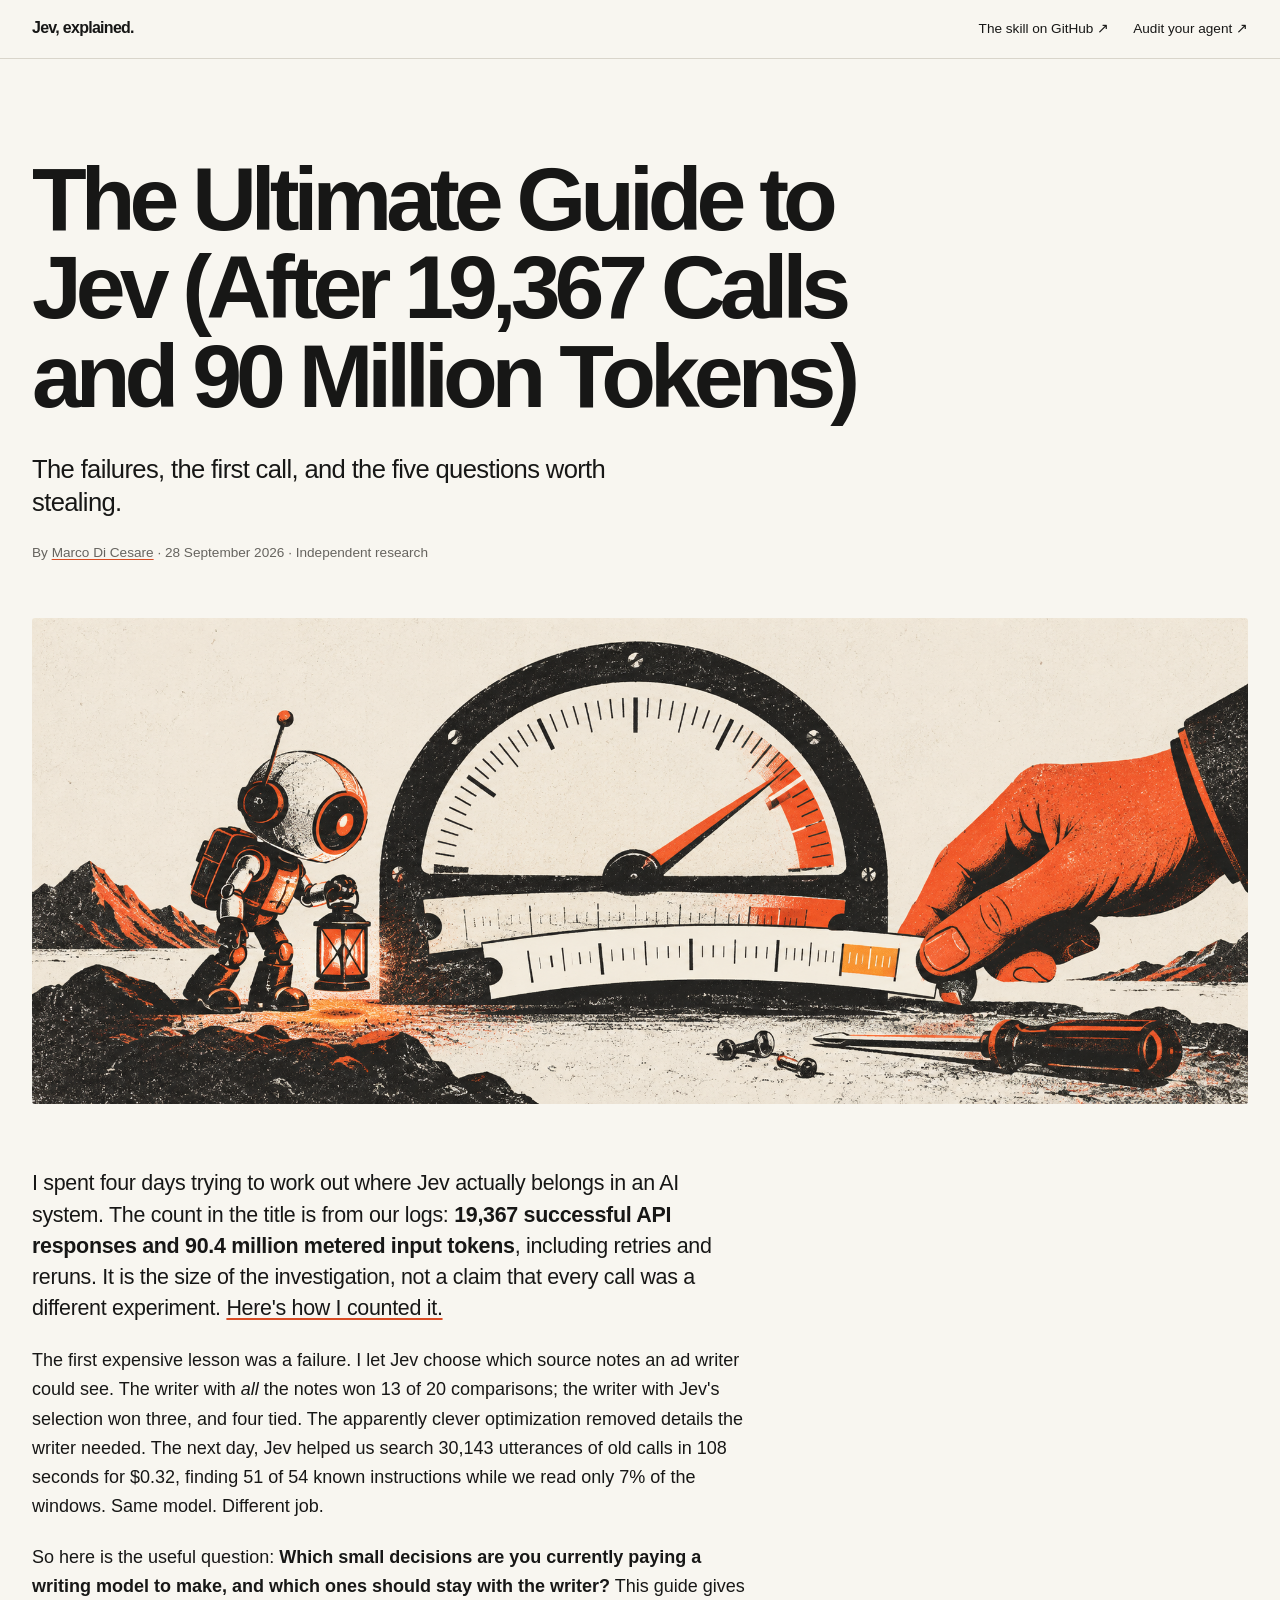
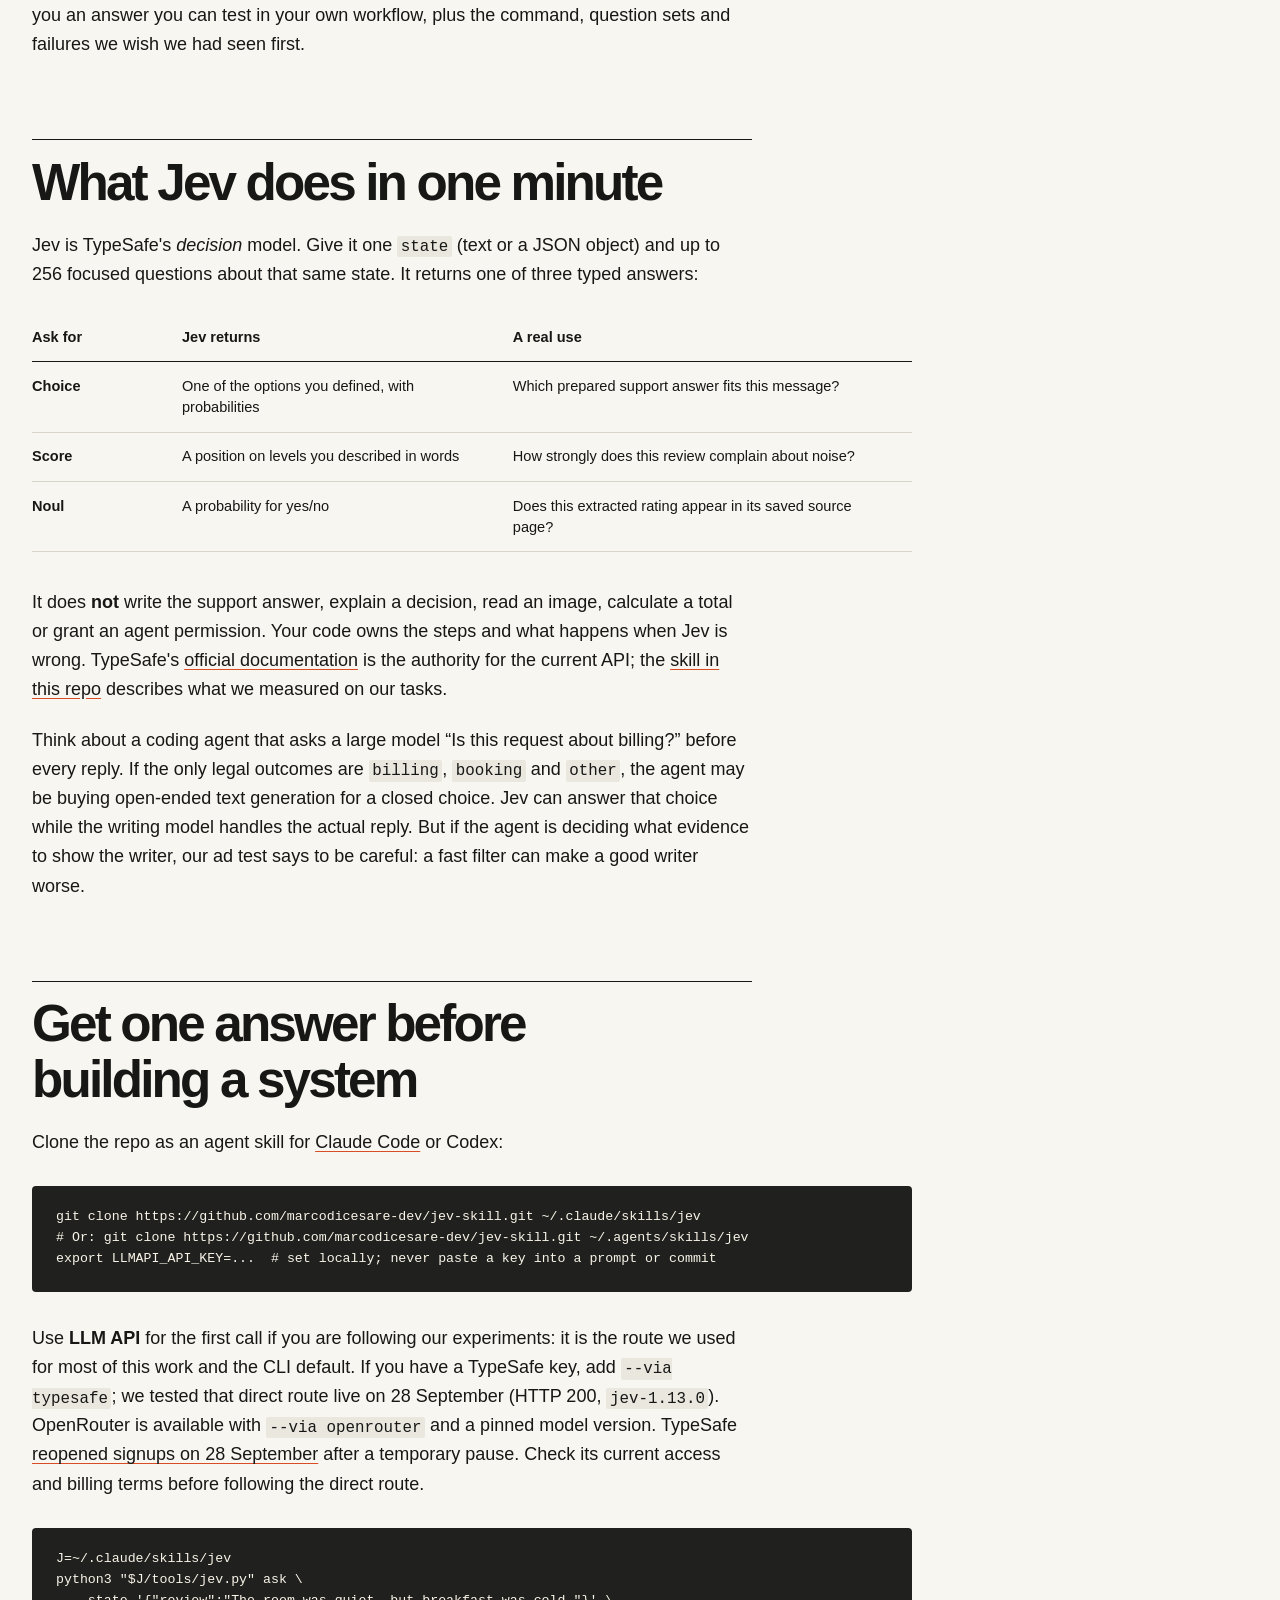
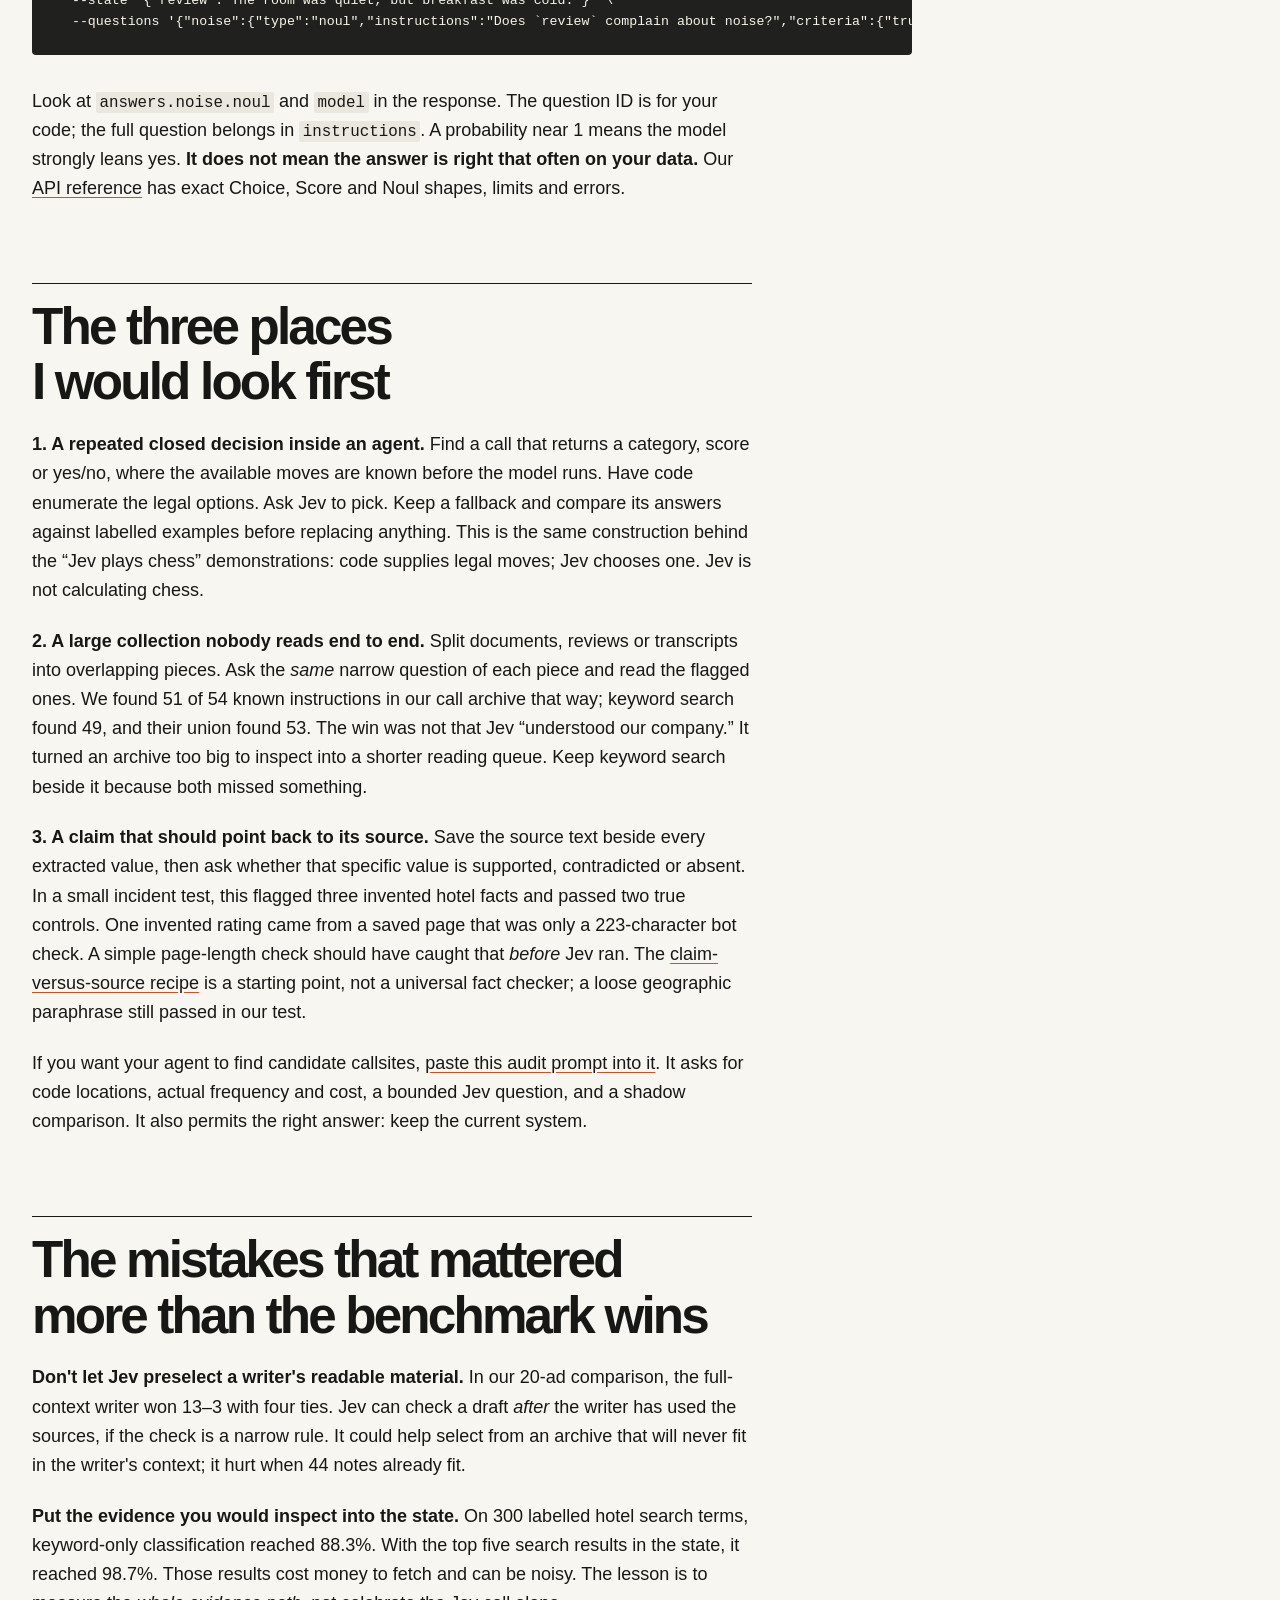
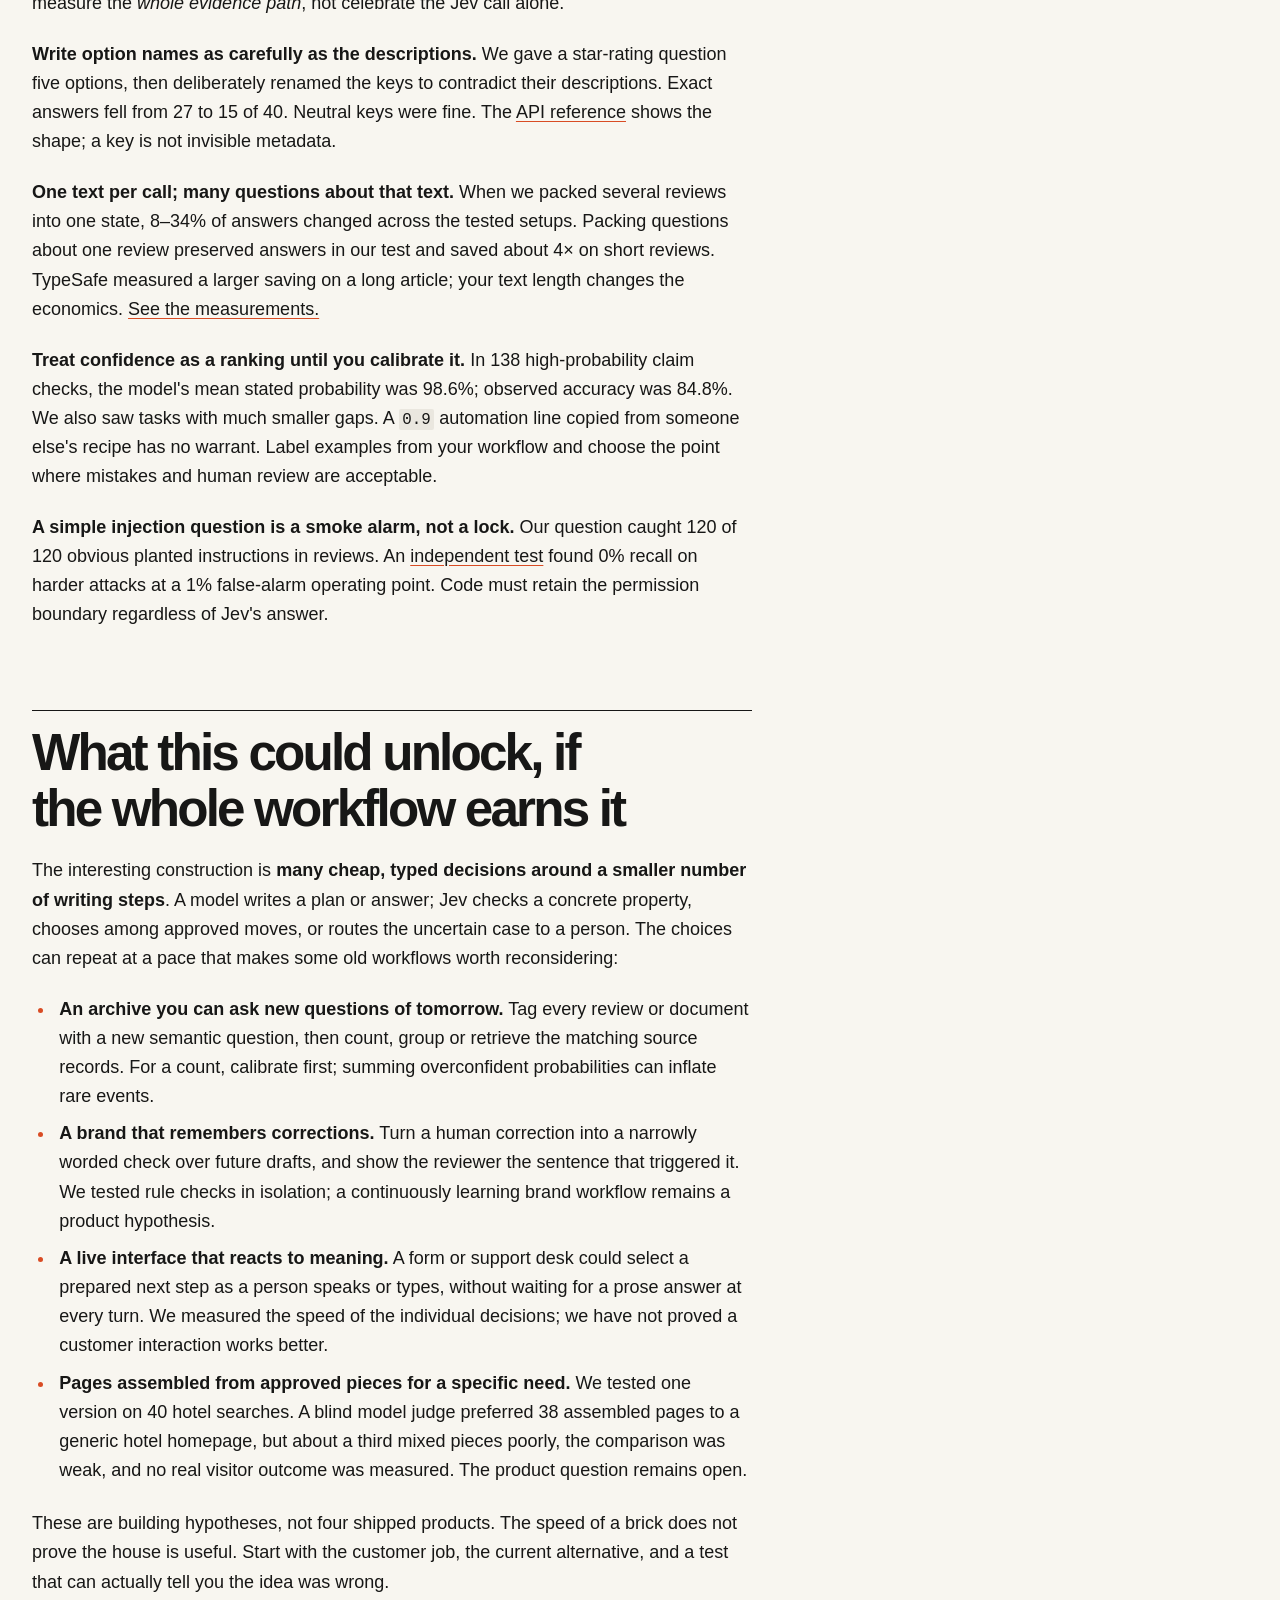
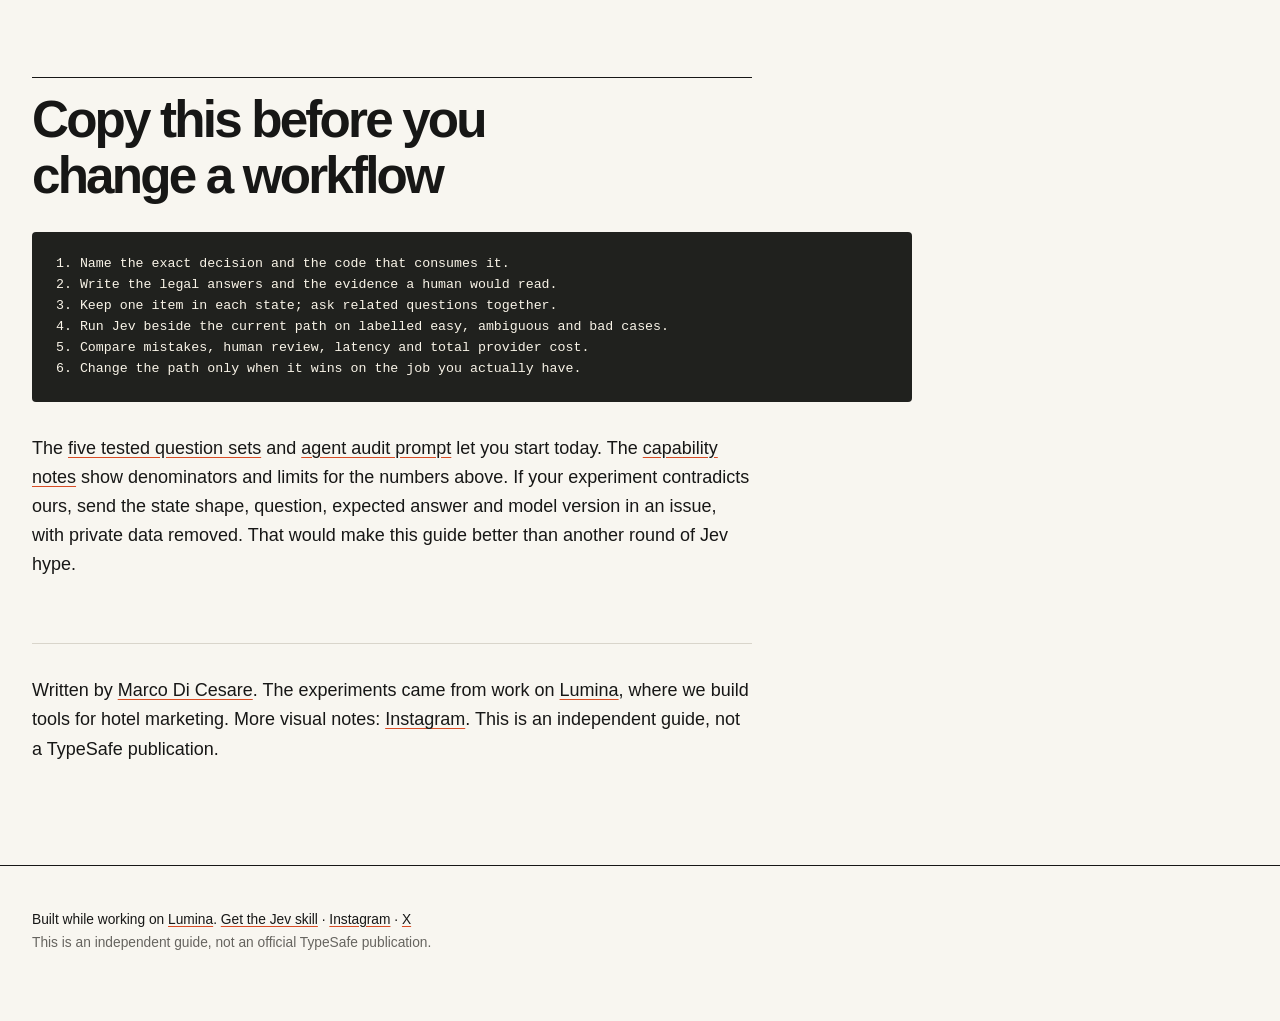
==== docs/index.html @ a236aa7e "Publish readable Jev guide on GitHub Pages" ====
<!doctype html>
<html lang="en">
<head>
  <meta charset="utf-8">
  <meta name="viewport" content="width=device-width, initial-scale=1">
  <meta name="robots" content="index, follow">
  <title>The Ultimate Guide to Jev (After 19,367 Calls and 90 Million Tokens) — Marco Di Cesare</title>
  <meta name="description" content="A practical guide to Jev and TypeSafe System One after 19,367 successful calls: first API request, five copyable recipes, measured failures, agent patterns, cost and calibration.">
  <link rel="canonical" href="https://marcodicesare-dev.github.io/jev-skill/">
  <meta property="og:type" content="article">
  <meta property="og:title" content="The Ultimate Guide to Jev (After 19,367 Calls and 90 Million Tokens)">
  <meta property="og:description" content="We ran Jev 19,367 times. The result that changed how we use it was a failure. Read the tested guide and copy a first workflow.">
  <meta property="og:url" content="https://marcodicesare-dev.github.io/jev-skill/">
  <meta property="og:image" content="https://marcodicesare-dev.github.io/jev-skill/assets/jev-guide-cover.png">
  <meta name="twitter:card" content="summary_large_image">
  <link rel="icon" type="image/png" href="assets/jev-guide-cover.png">
  <link rel="preconnect" href="https://api.fontshare.com">
  <link rel="stylesheet" href="https://api.fontshare.com/v2/css?f[]=switzer@400,500,600,700&amp;display=swap">
  <link rel="stylesheet" href="style.css">
</head>
<body>
  <a class="skip" href="#article">Skip to the guide</a>
  <header class="site-head"><a class="wordmark" href="https://marcodicesare-dev.github.io/jev-skill/">Jev, explained.</a><nav aria-label="Main navigation"><a href="https://github.com/marcodicesare-dev/jev-skill">The skill on GitHub ↗</a><a href="https://github.com/marcodicesare-dev/jev-skill/blob/main/AUDIT-YOUR-AGENT.md">Audit your agent ↗</a></nav></header>
  <main id="article">
    <header class="article-head"><h1>The Ultimate Guide to Jev (After 19,367 Calls and 90 Million Tokens)</h1><p class="dek">The failures, the first call, and the five questions worth stealing.</p><p class="byline">By <a href="https://x.com/marcodice_ai">Marco Di Cesare</a> · 28 September 2026 · Independent research</p></header>
    <article>

<p><img src="assets/jev-guide-cover.png" width="2000" height="825" loading="eager" alt="An illustrated Jev decision at the edge of a larger system" /></p>
<p>I spent four days trying to work out where Jev actually belongs in an AI system. The count in the title is from our logs: <strong>19,367 successful API responses and 90.4 million metered input tokens</strong>, including retries and reruns. It is the size of the investigation, not a claim that every call was a different experiment. <a href="https://github.com/marcodicesare-dev/jev-skill/blob/main/reference/research-scope.md">Here's how I counted it.</a></p>
<p>The first expensive lesson was a failure. I let Jev choose which source notes an ad writer could see. The writer with <em>all</em> the notes won 13 of 20 comparisons; the writer with Jev's selection won three, and four tied. The apparently clever optimization removed details the writer needed. The next day, Jev helped us search 30,143 utterances of old calls in 108 seconds for $0.32, finding 51 of 54 known instructions while we read only 7% of the windows. Same model. Different job.</p>
<p>So here is the useful question: <strong>Which small decisions are you currently paying a writing model to make, and which ones should stay with the writer?</strong> This guide gives you an answer you can test in your own workflow, plus the command, question sets and failures we wish we had seen first.</p>
<h2 id="what-jev-does-in-one-minute">What Jev does in one minute</h2>
<p>Jev is TypeSafe's <em>decision</em> model. Give it one <code>state</code> (text or a JSON object) and up to 256 focused questions about that same state. It returns one of three typed answers:</p>
<table>
<thead>
<tr>
<th>Ask for</th>
<th>Jev returns</th>
<th>A real use</th>
</tr>
</thead>
<tbody>
<tr>
<td><strong>Choice</strong></td>
<td>One of the options you defined, with probabilities</td>
<td>Which prepared support answer fits this message?</td>
</tr>
<tr>
<td><strong>Score</strong></td>
<td>A position on levels you described in words</td>
<td>How strongly does this review complain about noise?</td>
</tr>
<tr>
<td><strong>Noul</strong></td>
<td>A probability for yes/no</td>
<td>Does this extracted rating appear in its saved source page?</td>
</tr>
</tbody>
</table>
<p>It does <strong>not</strong> write the support answer, explain a decision, read an image, calculate a total or grant an agent permission. Your code owns the steps and what happens when Jev is wrong. TypeSafe's <a href="https://docs.typesafe.ai/">official documentation</a> is the authority for the current API; the <a href="https://github.com/marcodicesare-dev/jev-skill/blob/main/SKILL.md">skill in this repo</a> describes what we measured on our tasks.</p>
<p>Think about a coding agent that asks a large model “Is this request about billing?” before every reply. If the only legal outcomes are <code>billing</code>, <code>booking</code> and <code>other</code>, the agent may be buying open-ended text generation for a closed choice. Jev can answer that choice while the writing model handles the actual reply. But if the agent is deciding what evidence to show the writer, our ad test says to be careful: a fast filter can make a good writer worse.</p>
<h2 id="get-one-answer-before-building-a-system">Get one answer before building a system</h2>
<p>Clone the repo as an agent skill for <a href="https://github.com/marcodicesare-dev/jev-skill">Claude Code</a> or Codex:</p>
<div class="sourceCode" id="cb1"><pre class="sourceCode bash"><code class="sourceCode bash"><span id="cb1-1"><a href="#cb1-1" aria-hidden="true" tabindex="-1"></a><span class="fu">git</span> clone https://github.com/marcodicesare-dev/jev-skill.git ~/.claude/skills/jev</span>
<span id="cb1-2"><a href="#cb1-2" aria-hidden="true" tabindex="-1"></a><span class="co"># Or: git clone https://github.com/marcodicesare-dev/jev-skill.git ~/.agents/skills/jev</span></span>
<span id="cb1-3"><a href="#cb1-3" aria-hidden="true" tabindex="-1"></a><span class="bu">export</span> <span class="va">LLMAPI_API_KEY</span><span class="op">=</span>...  <span class="co"># set locally; never paste a key into a prompt or commit</span></span></code></pre></div>
<p>Use <strong>LLM API</strong> for the first call if you are following our experiments: it is the route we used for most of this work and the CLI default. If you have a TypeSafe key, add <code>--via typesafe</code>; we tested that direct route live on 28 September (HTTP 200, <code>jev-1.13.0</code>). OpenRouter is available with <code>--via openrouter</code> and a pinned model version. TypeSafe <a href="https://x.com/typesafeai/status/2104337822350221795">reopened signups on 28 September</a> after a temporary pause. Check its current access and billing terms before following the direct route.</p>
<div class="sourceCode" id="cb2"><pre class="sourceCode bash"><code class="sourceCode bash"><span id="cb2-1"><a href="#cb2-1" aria-hidden="true" tabindex="-1"></a><span class="va">J</span><span class="op">=</span>~/.claude/skills/jev</span>
<span id="cb2-2"><a href="#cb2-2" aria-hidden="true" tabindex="-1"></a><span class="ex">python3</span> <span class="st">&quot;</span><span class="va">$J</span><span class="st">/tools/jev.py&quot;</span> ask <span class="dt">\</span></span>
<span id="cb2-3"><a href="#cb2-3" aria-hidden="true" tabindex="-1"></a>  <span class="at">--state</span> <span class="st">&#39;{&quot;review&quot;:&quot;The room was quiet, but breakfast was cold.&quot;}&#39;</span> <span class="dt">\</span></span>
<span id="cb2-4"><a href="#cb2-4" aria-hidden="true" tabindex="-1"></a>  <span class="at">--questions</span> <span class="st">&#39;{&quot;noise&quot;:{&quot;type&quot;:&quot;noul&quot;,&quot;instructions&quot;:&quot;Does `review` complain about noise?&quot;,&quot;criteria&quot;:{&quot;true&quot;:&quot;A noise complaint is present&quot;,&quot;false&quot;:&quot;No noise complaint is present&quot;}}}&#39;</span></span></code></pre></div>
<p>Look at <code>answers.noise.noul</code> and <code>model</code> in the response. The question ID is for your code; the full question belongs in <code>instructions</code>. A probability near 1 means the model strongly leans yes. <strong>It does not mean the answer is right that often on your data.</strong> Our <a href="https://github.com/marcodicesare-dev/jev-skill/blob/main/reference/api.md">API reference</a> has exact Choice, Score and Noul shapes, limits and errors.</p>
<h2 id="the-three-places-i-would-look-first">The three places I would look first</h2>
<p><strong>1. A repeated closed decision inside an agent.</strong> Find a call that returns a category, score or yes/no, where the available moves are known before the model runs. Have code enumerate the legal options. Ask Jev to pick. Keep a fallback and compare its answers against labelled examples before replacing anything. This is the same construction behind the “Jev plays chess” demonstrations: code supplies legal moves; Jev chooses one. Jev is not calculating chess.</p>
<p><strong>2. A large collection nobody reads end to end.</strong> Split documents, reviews or transcripts into overlapping pieces. Ask the <em>same</em> narrow question of each piece and read the flagged ones. We found 51 of 54 known instructions in our call archive that way; keyword search found 49, and their union found 53. The win was not that Jev “understood our company.” It turned an archive too big to inspect into a shorter reading queue. Keep keyword search beside it because both missed something.</p>
<p><strong>3. A claim that should point back to its source.</strong> Save the source text beside every extracted value, then ask whether that specific value is supported, contradicted or absent. In a small incident test, this flagged three invented hotel facts and passed two true controls. One invented rating came from a saved page that was only a 223-character bot check. A simple page-length check should have caught that <em>before</em> Jev ran. The <a href="https://github.com/marcodicesare-dev/jev-skill/blob/main/recipes/claim-vs-source.json">claim-versus-source recipe</a> is a starting point, not a universal fact checker; a loose geographic paraphrase still passed in our test.</p>
<p>If you want your agent to find candidate callsites, <a href="https://github.com/marcodicesare-dev/jev-skill/blob/main/AUDIT-YOUR-AGENT.md">paste this audit prompt into it</a>. It asks for code locations, actual frequency and cost, a bounded Jev question, and a shadow comparison. It also permits the right answer: keep the current system.</p>
<h2 id="the-mistakes-that-mattered-more-than-the-benchmark-wins">The mistakes that mattered more than the benchmark wins</h2>
<p><strong>Don't let Jev preselect a writer's readable material.</strong> In our 20-ad comparison, the full-context writer won 13–3 with four ties. Jev can check a draft <em>after</em> the writer has used the sources, if the check is a narrow rule. It could help select from an archive that will never fit in the writer's context; it hurt when 44 notes already fit.</p>
<p><strong>Put the evidence you would inspect into the state.</strong> On 300 labelled hotel search terms, keyword-only classification reached 88.3%. With the top five search results in the state, it reached 98.7%. Those results cost money to fetch and can be noisy. The lesson is to measure the <em>whole evidence path</em>, not celebrate the Jev call alone.</p>
<p><strong>Write option names as carefully as the descriptions.</strong> We gave a star-rating question five options, then deliberately renamed the keys to contradict their descriptions. Exact answers fell from 27 to 15 of 40. Neutral keys were fine. The <a href="https://github.com/marcodicesare-dev/jev-skill/blob/main/reference/api.md">API reference</a> shows the shape; a key is not invisible metadata.</p>
<p><strong>One text per call; many questions about that text.</strong> When we packed several reviews into one state, 8–34% of answers changed across the tested setups. Packing questions about one review preserved answers in our test and saved about 4× on short reviews. TypeSafe measured a larger saving on a long article; your text length changes the economics. <a href="https://github.com/marcodicesare-dev/jev-skill/blob/main/reference/api.md#what-a-call-costs-and-why-batching-saves-less-on-short-texts">See the measurements.</a></p>
<p><strong>Treat confidence as a ranking until you calibrate it.</strong> In 138 high-probability claim checks, the model's mean stated probability was 98.6%; observed accuracy was 84.8%. We also saw tasks with much smaller gaps. A <code>0.9</code> automation line copied from someone else's recipe has no warrant. Label examples from your workflow and choose the point where mistakes and human review are acceptable.</p>
<p><strong>A simple injection question is a smoke alarm, not a lock.</strong> Our question caught 120 of 120 obvious planted instructions in reviews. An <a href="https://backnotprop.com/blog/jev-guardrails">independent test</a> found 0% recall on harder attacks at a 1% false-alarm operating point. Code must retain the permission boundary regardless of Jev's answer.</p>
<h2 id="what-this-could-unlock-if-the-whole-workflow-earns-it">What this could unlock, if the whole workflow earns it</h2>
<p>The interesting construction is <strong>many cheap, typed decisions around a smaller number of writing steps</strong>. A model writes a plan or answer; Jev checks a concrete property, chooses among approved moves, or routes the uncertain case to a person. The choices can repeat at a pace that makes some old workflows worth reconsidering:</p>
<ul>
<li><strong>An archive you can ask new questions of tomorrow.</strong> Tag every review or document with a new semantic question, then count, group or retrieve the matching source records. For a count, calibrate first; summing overconfident probabilities can inflate rare events.</li>
<li><strong>A brand that remembers corrections.</strong> Turn a human correction into a narrowly worded check over future drafts, and show the reviewer the sentence that triggered it. We tested rule checks in isolation; a continuously learning brand workflow remains a product hypothesis.</li>
<li><strong>A live interface that reacts to meaning.</strong> A form or support desk could select a prepared next step as a person speaks or types, without waiting for a prose answer at every turn. We measured the speed of the individual decisions; we have not proved a customer interaction works better.</li>
<li><strong>Pages assembled from approved pieces for a specific need.</strong> We tested one version on 40 hotel searches. A blind model judge preferred 38 assembled pages to a generic hotel homepage, but about a third mixed pieces poorly, the comparison was weak, and no real visitor outcome was measured. The product question remains open.</li>
</ul>
<p>These are building hypotheses, not four shipped products. The speed of a brick does not prove the house is useful. Start with the customer job, the current alternative, and a test that can actually tell you the idea was wrong.</p>
<h2 id="copy-this-before-you-change-a-workflow">Copy this before you change a workflow</h2>
<pre class="text"><code>1. Name the exact decision and the code that consumes it.
2. Write the legal answers and the evidence a human would read.
3. Keep one item in each state; ask related questions together.
4. Run Jev beside the current path on labelled easy, ambiguous and bad cases.
5. Compare mistakes, human review, latency and total provider cost.
6. Change the path only when it wins on the job you actually have.</code></pre>
<p>The <a href="https://github.com/marcodicesare-dev/jev-skill/blob/main/recipes/README.md">five tested question sets</a> and <a href="https://github.com/marcodicesare-dev/jev-skill/blob/main/AUDIT-YOUR-AGENT.md">agent audit prompt</a> let you start today. The <a href="https://github.com/marcodicesare-dev/jev-skill/blob/main/reference/capabilities.md">capability notes</a> show denominators and limits for the numbers above. If your experiment contradicts ours, send the state shape, question, expected answer and model version in an issue, with private data removed. That would make this guide better than another round of Jev hype.</p>
<hr />
<p>Written by <a href="https://x.com/marcodice_ai">Marco Di Cesare</a>. The experiments came from work on <a href="https://www.luminafrontier.ai/?utm_source=github_pages&amp;utm_medium=guide&amp;utm_campaign=jev_skill">Lumina</a>, where we build tools for hotel marketing. More visual notes: <a href="https://www.instagram.com/marcodice.ai/">Instagram</a>. This is an independent guide, not a TypeSafe publication.</p>

    </article>
  </main>
  <footer><p>Built while working on <a href="https://www.luminafrontier.ai/?utm_source=github_pages&amp;utm_medium=jev_guide&amp;utm_campaign=jev_skill">Lumina</a>. <a href="https://github.com/marcodicesare-dev/jev-skill">Get the Jev skill</a> · <a href="https://www.instagram.com/marcodice.ai/">Instagram</a> · <a href="https://x.com/marcodice_ai">X</a></p><p>This is an independent guide, not an official TypeSafe publication.</p></footer>
</body>
</html>
---- docs/style.css ----
:root { color-scheme: light; --paper: #f8f6f0; --ink: #171716; --muted: #66645f; --line: #d9d5cb; --orange: #d94c24; }
* { box-sizing: border-box; }
html { scroll-behavior: smooth; }
body { margin: 0; background: var(--paper); color: var(--ink); font: 18px/1.62 Switzer, Arial, sans-serif; -webkit-font-smoothing: antialiased; }
a { color: inherit; text-decoration-color: var(--orange); text-underline-offset: .16em; }
a:hover { color: var(--orange); }
a:focus-visible { outline: 2px solid var(--orange); outline-offset: 3px; }
.skip { position: absolute; top: -100px; left: 1rem; z-index: 10; padding: .4rem .7rem; background: var(--paper); }
.skip:focus { top: 1rem; }
.site-head { display: flex; justify-content: space-between; align-items: center; gap: 2rem; max-width: 1340px; margin: 0 auto; padding: 1.15rem 2rem; border-bottom: 1px solid var(--line); font-size: .85rem; line-height: 1.3; }
.site-head a { text-decoration: none; }
.wordmark { font-size: 1rem; font-weight: 700; letter-spacing: -.045em; }
.site-head nav { display: flex; gap: 1.5rem; }
main { max-width: 1340px; margin: 0 auto; padding: 0 2rem; }
.article-head { padding: 6rem 0 3.4rem; }
h1 { max-width: 1050px; margin: 0; font-size: clamp(3rem, 7vw, 6.5rem); line-height: .99; letter-spacing: -.067em; font-weight: 600; text-wrap: balance; }
.dek { max-width: 640px; margin: 2rem 0 1.4rem; font-size: clamp(1.25rem, 2vw, 1.65rem); line-height: 1.3; letter-spacing: -.025em; }
.byline { margin: 0; color: var(--muted); font-size: .85rem; }
article { max-width: 880px; padding-bottom: 5rem; }
article > p:first-child { width: min(1306px, calc(100vw - 4rem)); max-width: none; margin: 0 0 4rem; }
article > p:first-child img { display: block; width: 100%; height: auto; border-radius: 3px; }
article > p, article > ul, article > ol { max-width: 720px; }
article > p:nth-child(2) { font-size: 1.34rem; line-height: 1.46; letter-spacing: -.014em; }
article p { margin: 0 0 1.35rem; }
article h2 { max-width: 720px; margin: 5rem 0 1.25rem; padding-top: .9rem; border-top: 1px solid var(--ink); font-size: clamp(2rem, 4vw, 3.3rem); line-height: 1.09; letter-spacing: -.055em; font-weight: 600; text-wrap: balance; }
article h3 { max-width: 720px; margin: 2.4rem 0 .8rem; font-size: 1.32rem; line-height: 1.2; letter-spacing: -.025em; }
article strong { font-weight: 700; }
article ul, article ol { padding-left: 1.45rem; margin-bottom: 1.5rem; }
article li { padding-left: .25rem; margin: .5rem 0; }
article li::marker { color: var(--orange); }
article pre { max-width: 880px; margin: 1.8rem 0 2rem; padding: 1.35rem 1.5rem; overflow-x: auto; background: #20211e; color: #f9f4e8; border-radius: 4px; font: .83rem/1.58 ui-monospace, SFMono-Regular, Menlo, monospace; }
article :not(pre) > code { background: #eae7df; padding: .1em .22em; border-radius: 2px; font: .88em ui-monospace, SFMono-Regular, Menlo, monospace; }
article table { display: block; max-width: 100%; overflow-x: auto; border-collapse: collapse; margin: 1.5rem 0 2.2rem; font-size: .91rem; line-height: 1.45; }
article th, article td { min-width: 150px; padding: .85rem 1.25rem .85rem 0; text-align: left; vertical-align: top; border-bottom: 1px solid var(--line); }
article th { font-weight: 700; border-bottom-color: var(--ink); }
article hr { max-width: 720px; margin: 4rem 0 2rem; border: 0; border-top: 1px solid var(--line); }
footer { max-width: 1340px; margin: 0 auto; padding: 2.5rem 2rem 4rem; border-top: 1px solid var(--ink); font-size: .86rem; line-height: 1.5; }
footer p { margin: .2rem 0; }
footer p:last-child { color: var(--muted); }
@media (max-width: 700px) {
  body { font-size: 16px; }
  .site-head { align-items: flex-start; padding: 1rem 1.2rem; }
  .site-head nav { gap: .75rem; flex-wrap: wrap; justify-content: flex-end; font-size: .75rem; }
  main { padding: 0 1.2rem; }
  .article-head { padding: 3.7rem 0 2rem; }
  h1 { font-size: clamp(2.7rem, 13vw, 4.5rem); }
  .dek { margin: 1.2rem 0 .9rem; }
  article > p:first-child { width: calc(100vw - 2.4rem); margin-bottom: 2.5rem; }
  article > p:nth-child(2) { font-size: 1.13rem; }
  article h2 { margin-top: 3.4rem; }
  article pre { padding: 1rem; font-size: .72rem; }
  footer { padding: 2rem 1.2rem 3rem; }
}
@media (prefers-reduced-motion: reduce) { html { scroll-behavior: auto; } }
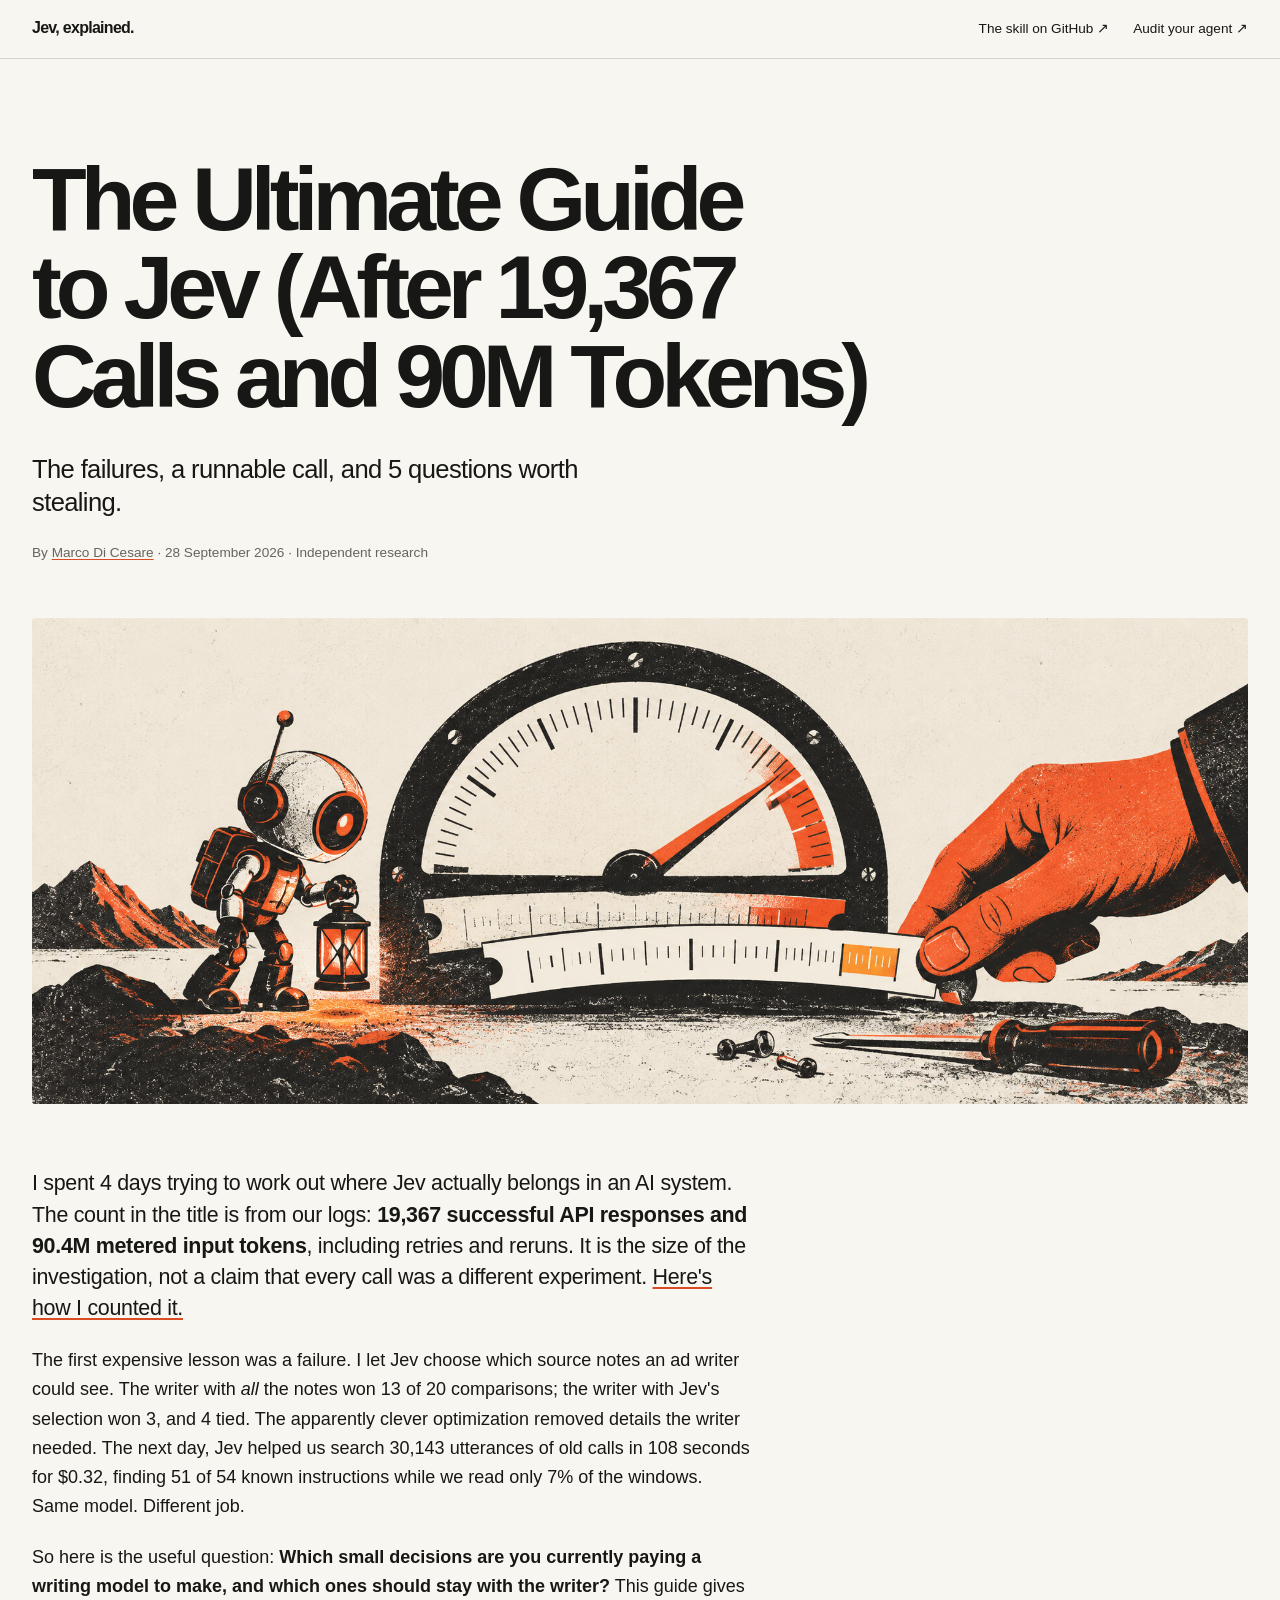
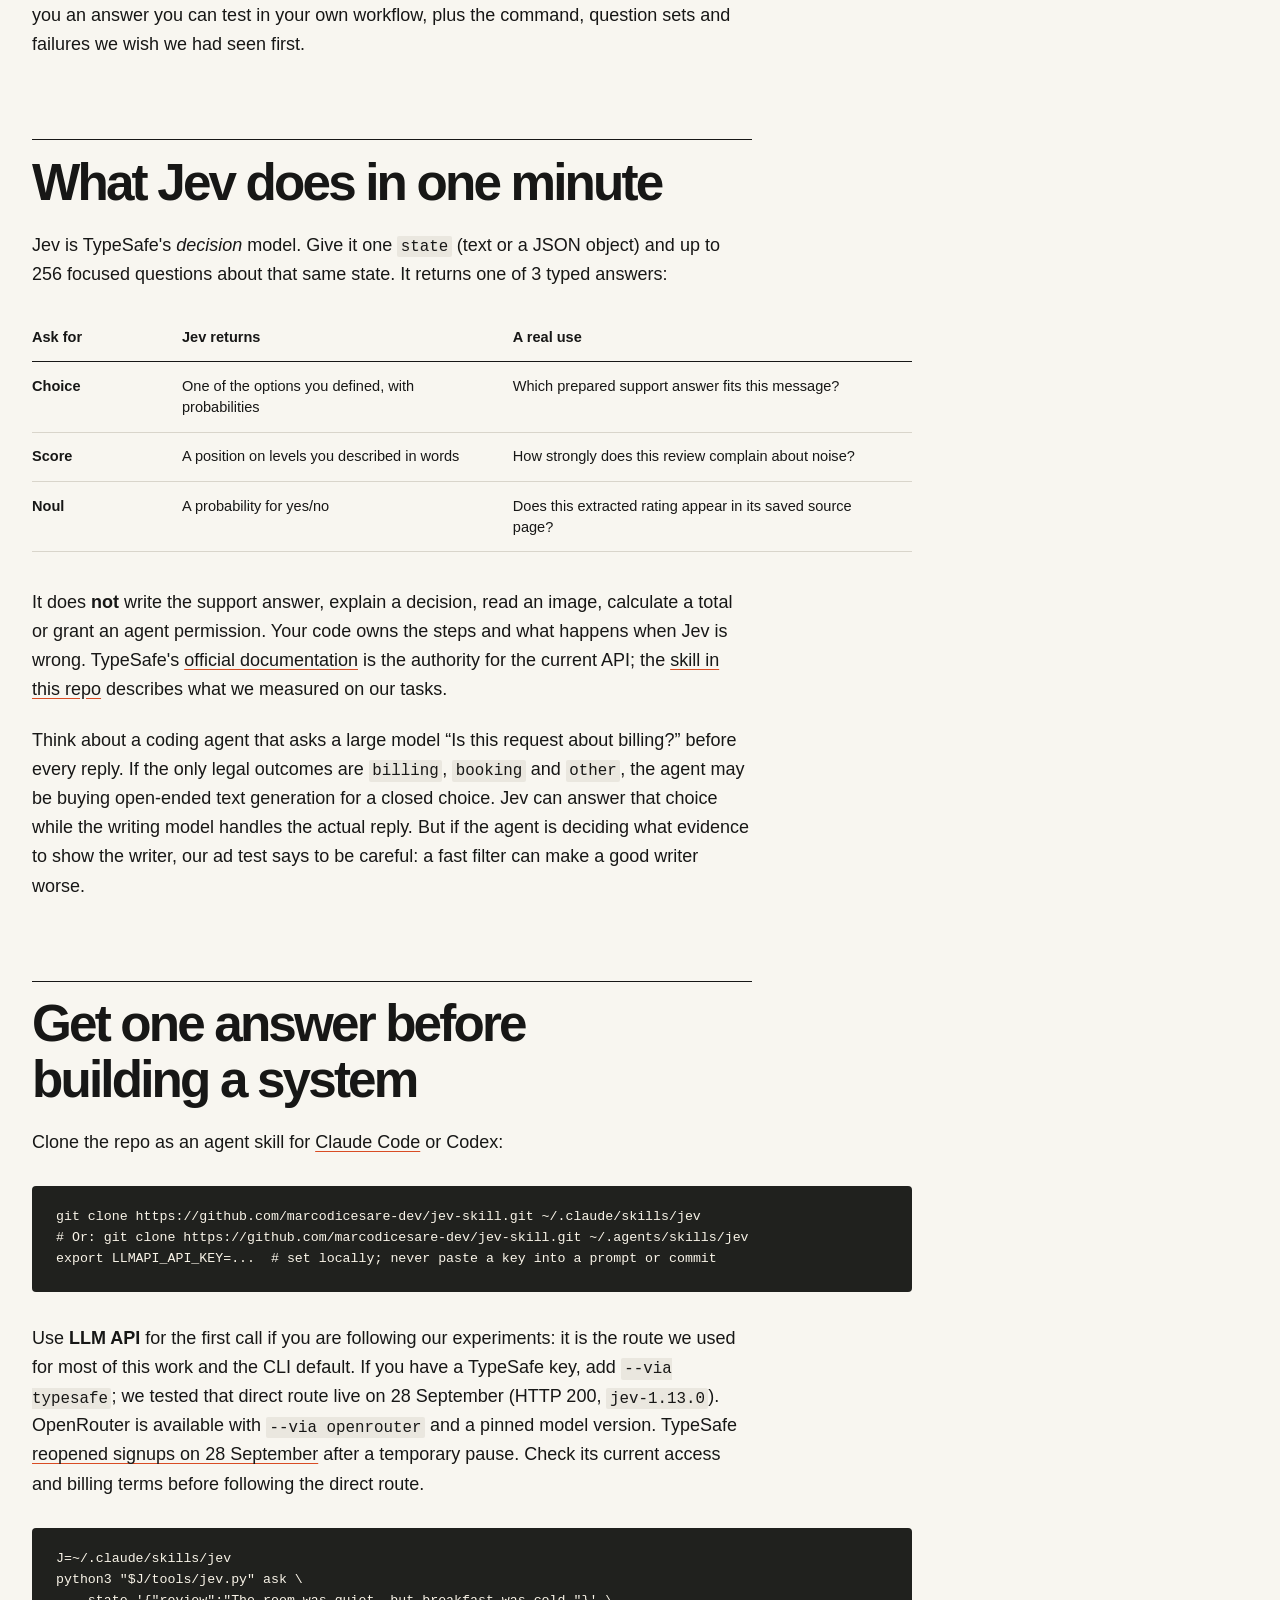
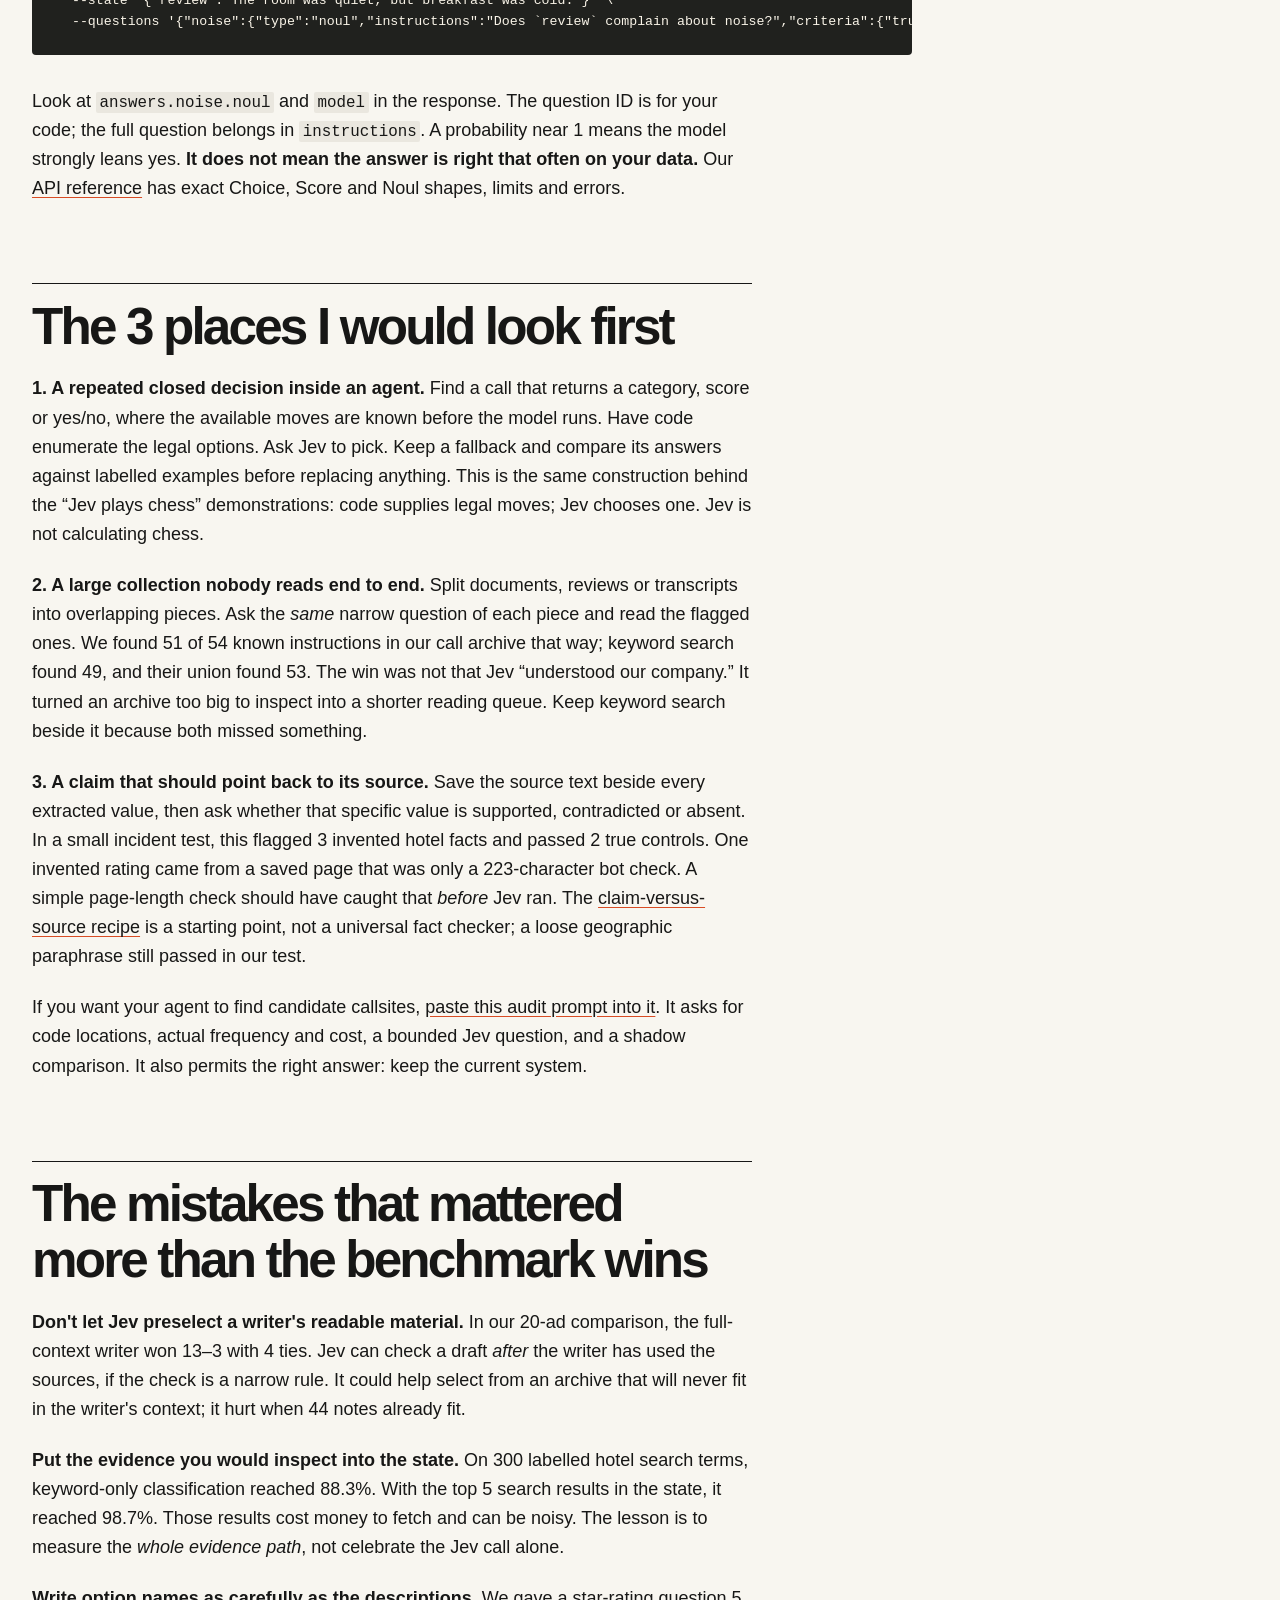
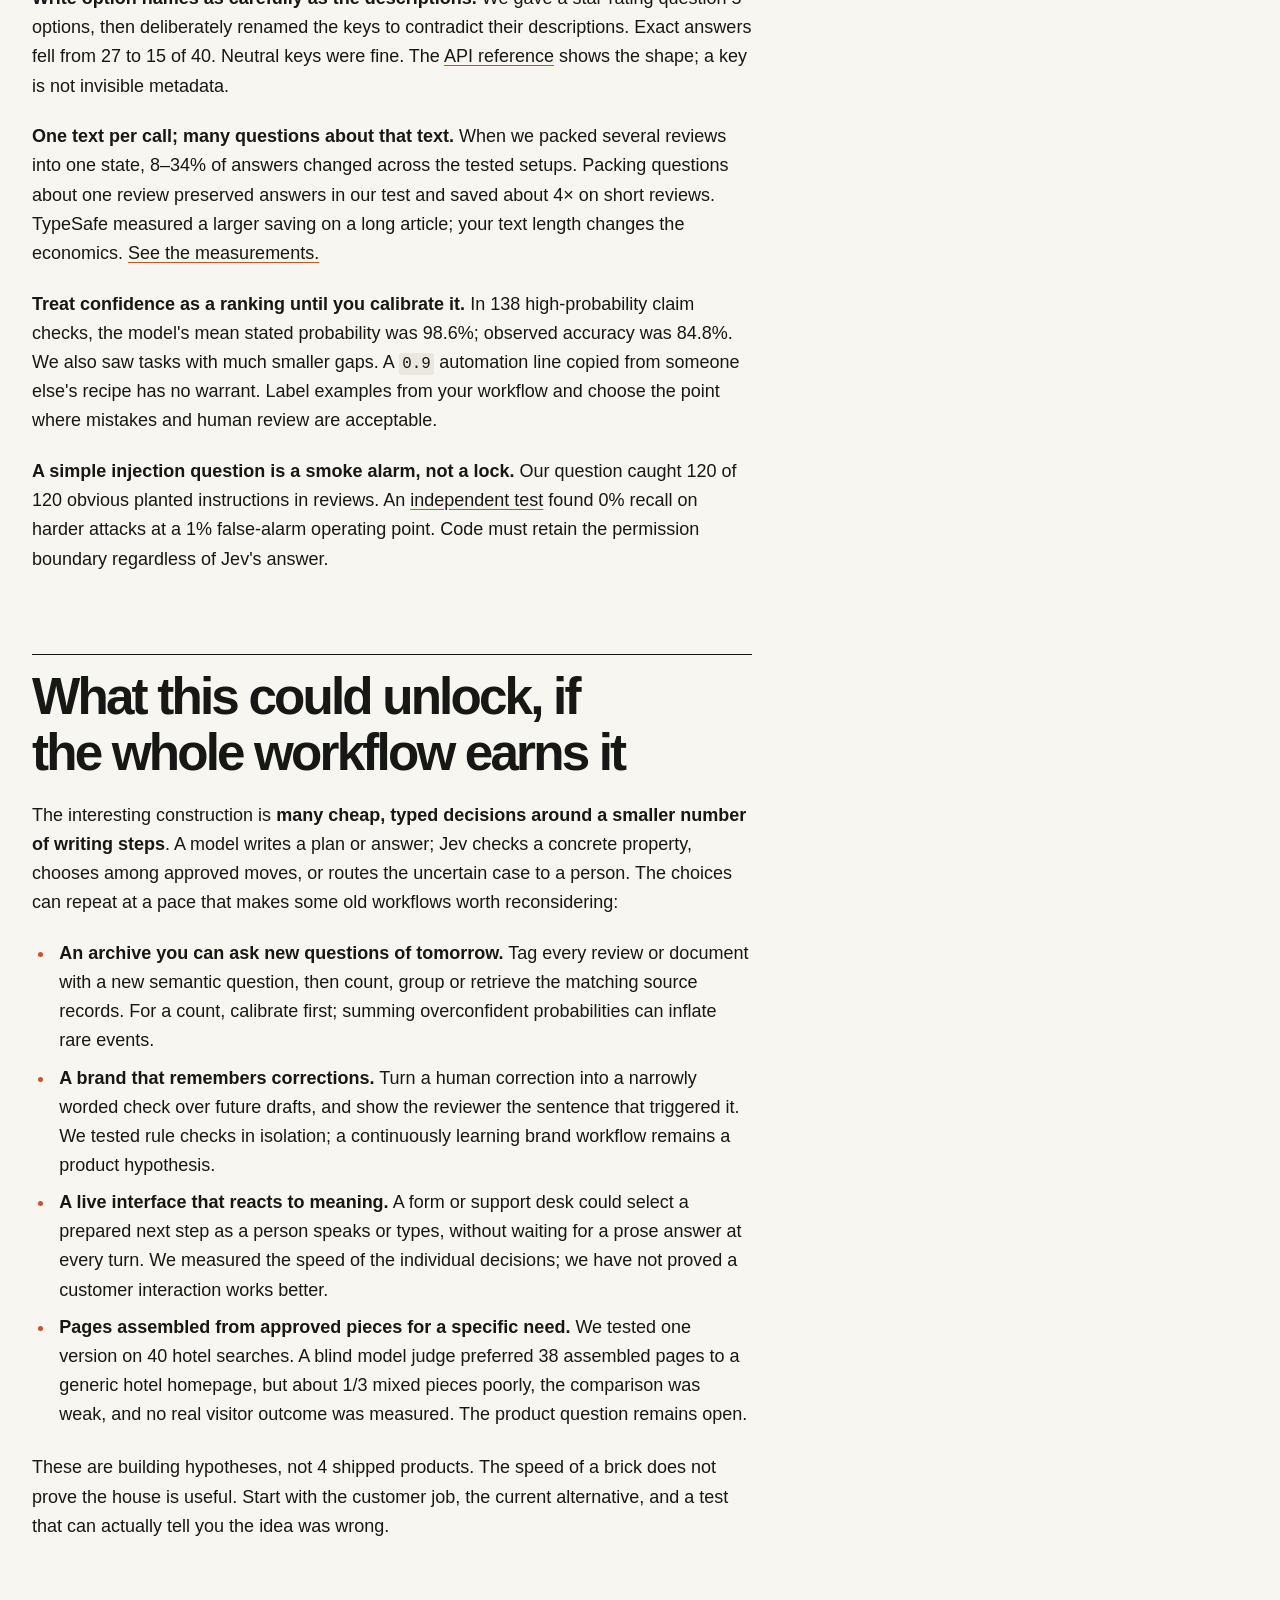
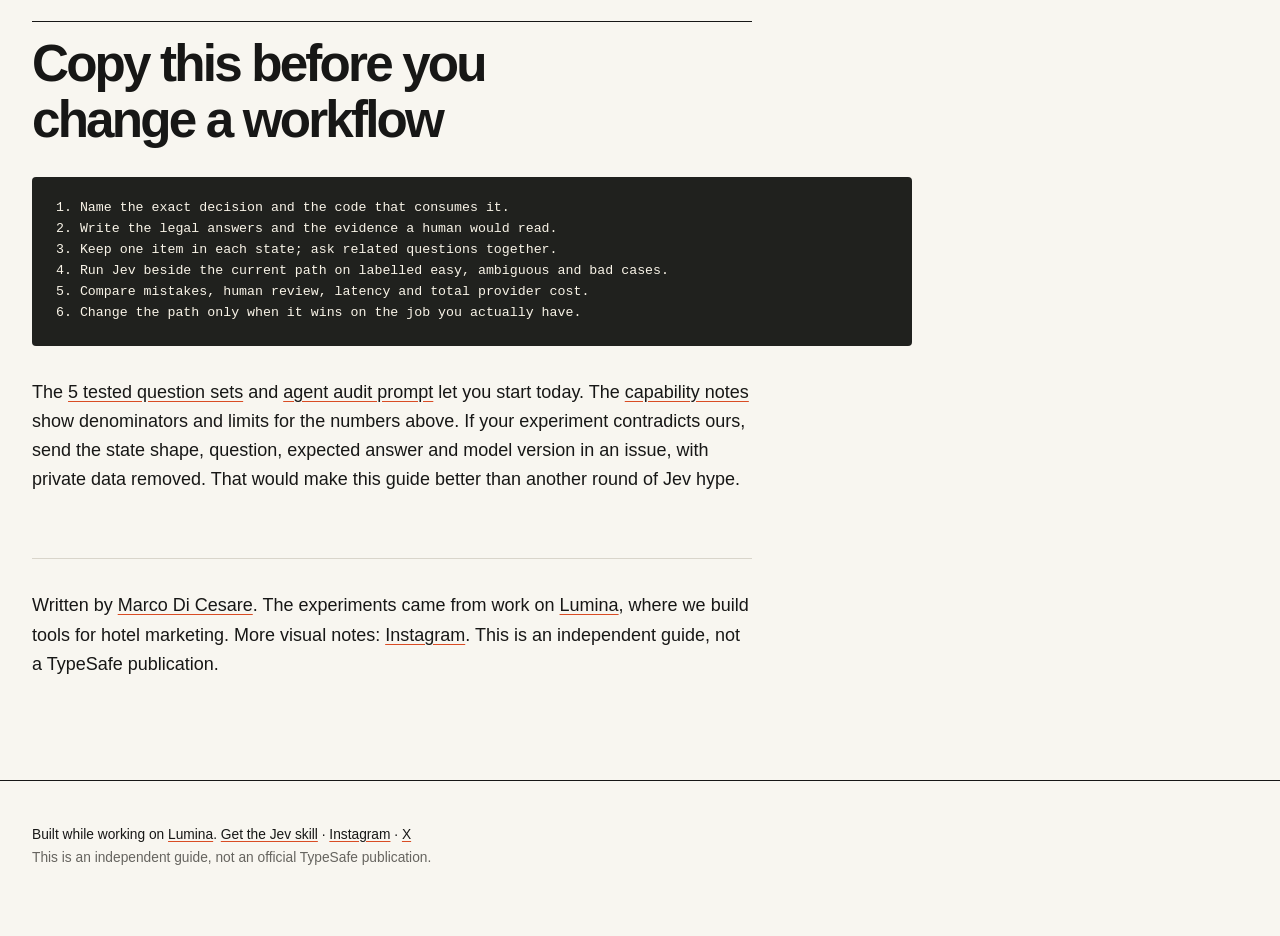
==== commit 9e99e9a0: "Use numeric figures throughout the Jev guide" ====
--- a/docs/index.html
+++ b/docs/index.html
@@ -4,11 +4,11 @@
   <meta charset="utf-8">
   <meta name="viewport" content="width=device-width, initial-scale=1">
   <meta name="robots" content="index, follow">
-  <title>The Ultimate Guide to Jev (After 19,367 Calls and 90 Million Tokens) — Marco Di Cesare</title>
-  <meta name="description" content="A practical guide to Jev and TypeSafe System One after 19,367 successful calls: first API request, five copyable recipes, measured failures, agent patterns, cost and calibration.">
+  <title>The Ultimate Guide to Jev (After 19,367 Calls and 90M Tokens) — Marco Di Cesare</title>
+  <meta name="description" content="A practical guide to Jev and TypeSafe System One after 19,367 successful calls: API quickstart, 5 copyable recipes, measured failures, agent patterns, cost and calibration.">
   <link rel="canonical" href="https://marcodicesare-dev.github.io/jev-skill/">
   <meta property="og:type" content="article">
-  <meta property="og:title" content="The Ultimate Guide to Jev (After 19,367 Calls and 90 Million Tokens)">
+  <meta property="og:title" content="The Ultimate Guide to Jev (After 19,367 Calls and 90M Tokens)">
   <meta property="og:description" content="We ran Jev 19,367 times. The result that changed how we use it was a failure. Read the tested guide and copy a first workflow.">
   <meta property="og:url" content="https://marcodicesare-dev.github.io/jev-skill/">
   <meta property="og:image" content="https://marcodicesare-dev.github.io/jev-skill/assets/jev-guide-cover.png">
@@ -22,15 +22,15 @@
   <a class="skip" href="#article">Skip to the guide</a>
   <header class="site-head"><a class="wordmark" href="https://marcodicesare-dev.github.io/jev-skill/">Jev, explained.</a><nav aria-label="Main navigation"><a href="https://github.com/marcodicesare-dev/jev-skill">The skill on GitHub ↗</a><a href="https://github.com/marcodicesare-dev/jev-skill/blob/main/AUDIT-YOUR-AGENT.md">Audit your agent ↗</a></nav></header>
   <main id="article">
-    <header class="article-head"><h1>The Ultimate Guide to Jev (After 19,367 Calls and 90 Million Tokens)</h1><p class="dek">The failures, the first call, and the five questions worth stealing.</p><p class="byline">By <a href="https://x.com/marcodice_ai">Marco Di Cesare</a> · 28 September 2026 · Independent research</p></header>
+    <header class="article-head"><h1>The Ultimate Guide to Jev (After 19,367 Calls and 90M Tokens)</h1><p class="dek">The failures, a runnable call, and 5 questions worth stealing.</p><p class="byline">By <a href="https://x.com/marcodice_ai">Marco Di Cesare</a> · 28 September 2026 · Independent research</p></header>
     <article>
 
 <p><img src="assets/jev-guide-cover.png" width="2000" height="825" loading="eager" alt="An illustrated Jev decision at the edge of a larger system" /></p>
-<p>I spent four days trying to work out where Jev actually belongs in an AI system. The count in the title is from our logs: <strong>19,367 successful API responses and 90.4 million metered input tokens</strong>, including retries and reruns. It is the size of the investigation, not a claim that every call was a different experiment. <a href="https://github.com/marcodicesare-dev/jev-skill/blob/main/reference/research-scope.md">Here's how I counted it.</a></p>
-<p>The first expensive lesson was a failure. I let Jev choose which source notes an ad writer could see. The writer with <em>all</em> the notes won 13 of 20 comparisons; the writer with Jev's selection won three, and four tied. The apparently clever optimization removed details the writer needed. The next day, Jev helped us search 30,143 utterances of old calls in 108 seconds for $0.32, finding 51 of 54 known instructions while we read only 7% of the windows. Same model. Different job.</p>
+<p>I spent 4 days trying to work out where Jev actually belongs in an AI system. The count in the title is from our logs: <strong>19,367 successful API responses and 90.4M metered input tokens</strong>, including retries and reruns. It is the size of the investigation, not a claim that every call was a different experiment. <a href="https://github.com/marcodicesare-dev/jev-skill/blob/main/reference/research-scope.md">Here's how I counted it.</a></p>
+<p>The first expensive lesson was a failure. I let Jev choose which source notes an ad writer could see. The writer with <em>all</em> the notes won 13 of 20 comparisons; the writer with Jev's selection won 3, and 4 tied. The apparently clever optimization removed details the writer needed. The next day, Jev helped us search 30,143 utterances of old calls in 108 seconds for $0.32, finding 51 of 54 known instructions while we read only 7% of the windows. Same model. Different job.</p>
 <p>So here is the useful question: <strong>Which small decisions are you currently paying a writing model to make, and which ones should stay with the writer?</strong> This guide gives you an answer you can test in your own workflow, plus the command, question sets and failures we wish we had seen first.</p>
 <h2 id="what-jev-does-in-one-minute">What Jev does in one minute</h2>
-<p>Jev is TypeSafe's <em>decision</em> model. Give it one <code>state</code> (text or a JSON object) and up to 256 focused questions about that same state. It returns one of three typed answers:</p>
+<p>Jev is TypeSafe's <em>decision</em> model. Give it one <code>state</code> (text or a JSON object) and up to 256 focused questions about that same state. It returns one of 3 typed answers:</p>
 <table>
 <thead>
 <tr>
@@ -70,15 +70,15 @@
 <span id="cb2-3"><a href="#cb2-3" aria-hidden="true" tabindex="-1"></a>  <span class="at">--state</span> <span class="st">&#39;{&quot;review&quot;:&quot;The room was quiet, but breakfast was cold.&quot;}&#39;</span> <span class="dt">\</span></span>
 <span id="cb2-4"><a href="#cb2-4" aria-hidden="true" tabindex="-1"></a>  <span class="at">--questions</span> <span class="st">&#39;{&quot;noise&quot;:{&quot;type&quot;:&quot;noul&quot;,&quot;instructions&quot;:&quot;Does `review` complain about noise?&quot;,&quot;criteria&quot;:{&quot;true&quot;:&quot;A noise complaint is present&quot;,&quot;false&quot;:&quot;No noise complaint is present&quot;}}}&#39;</span></span></code></pre></div>
 <p>Look at <code>answers.noise.noul</code> and <code>model</code> in the response. The question ID is for your code; the full question belongs in <code>instructions</code>. A probability near 1 means the model strongly leans yes. <strong>It does not mean the answer is right that often on your data.</strong> Our <a href="https://github.com/marcodicesare-dev/jev-skill/blob/main/reference/api.md">API reference</a> has exact Choice, Score and Noul shapes, limits and errors.</p>
-<h2 id="the-three-places-i-would-look-first">The three places I would look first</h2>
+<h2 id="the-3-places-i-would-look-first">The 3 places I would look first</h2>
 <p><strong>1. A repeated closed decision inside an agent.</strong> Find a call that returns a category, score or yes/no, where the available moves are known before the model runs. Have code enumerate the legal options. Ask Jev to pick. Keep a fallback and compare its answers against labelled examples before replacing anything. This is the same construction behind the “Jev plays chess” demonstrations: code supplies legal moves; Jev chooses one. Jev is not calculating chess.</p>
 <p><strong>2. A large collection nobody reads end to end.</strong> Split documents, reviews or transcripts into overlapping pieces. Ask the <em>same</em> narrow question of each piece and read the flagged ones. We found 51 of 54 known instructions in our call archive that way; keyword search found 49, and their union found 53. The win was not that Jev “understood our company.” It turned an archive too big to inspect into a shorter reading queue. Keep keyword search beside it because both missed something.</p>
-<p><strong>3. A claim that should point back to its source.</strong> Save the source text beside every extracted value, then ask whether that specific value is supported, contradicted or absent. In a small incident test, this flagged three invented hotel facts and passed two true controls. One invented rating came from a saved page that was only a 223-character bot check. A simple page-length check should have caught that <em>before</em> Jev ran. The <a href="https://github.com/marcodicesare-dev/jev-skill/blob/main/recipes/claim-vs-source.json">claim-versus-source recipe</a> is a starting point, not a universal fact checker; a loose geographic paraphrase still passed in our test.</p>
+<p><strong>3. A claim that should point back to its source.</strong> Save the source text beside every extracted value, then ask whether that specific value is supported, contradicted or absent. In a small incident test, this flagged 3 invented hotel facts and passed 2 true controls. One invented rating came from a saved page that was only a 223-character bot check. A simple page-length check should have caught that <em>before</em> Jev ran. The <a href="https://github.com/marcodicesare-dev/jev-skill/blob/main/recipes/claim-vs-source.json">claim-versus-source recipe</a> is a starting point, not a universal fact checker; a loose geographic paraphrase still passed in our test.</p>
 <p>If you want your agent to find candidate callsites, <a href="https://github.com/marcodicesare-dev/jev-skill/blob/main/AUDIT-YOUR-AGENT.md">paste this audit prompt into it</a>. It asks for code locations, actual frequency and cost, a bounded Jev question, and a shadow comparison. It also permits the right answer: keep the current system.</p>
 <h2 id="the-mistakes-that-mattered-more-than-the-benchmark-wins">The mistakes that mattered more than the benchmark wins</h2>
-<p><strong>Don't let Jev preselect a writer's readable material.</strong> In our 20-ad comparison, the full-context writer won 13–3 with four ties. Jev can check a draft <em>after</em> the writer has used the sources, if the check is a narrow rule. It could help select from an archive that will never fit in the writer's context; it hurt when 44 notes already fit.</p>
-<p><strong>Put the evidence you would inspect into the state.</strong> On 300 labelled hotel search terms, keyword-only classification reached 88.3%. With the top five search results in the state, it reached 98.7%. Those results cost money to fetch and can be noisy. The lesson is to measure the <em>whole evidence path</em>, not celebrate the Jev call alone.</p>
-<p><strong>Write option names as carefully as the descriptions.</strong> We gave a star-rating question five options, then deliberately renamed the keys to contradict their descriptions. Exact answers fell from 27 to 15 of 40. Neutral keys were fine. The <a href="https://github.com/marcodicesare-dev/jev-skill/blob/main/reference/api.md">API reference</a> shows the shape; a key is not invisible metadata.</p>
+<p><strong>Don't let Jev preselect a writer's readable material.</strong> In our 20-ad comparison, the full-context writer won 13–3 with 4 ties. Jev can check a draft <em>after</em> the writer has used the sources, if the check is a narrow rule. It could help select from an archive that will never fit in the writer's context; it hurt when 44 notes already fit.</p>
+<p><strong>Put the evidence you would inspect into the state.</strong> On 300 labelled hotel search terms, keyword-only classification reached 88.3%. With the top 5 search results in the state, it reached 98.7%. Those results cost money to fetch and can be noisy. The lesson is to measure the <em>whole evidence path</em>, not celebrate the Jev call alone.</p>
+<p><strong>Write option names as carefully as the descriptions.</strong> We gave a star-rating question 5 options, then deliberately renamed the keys to contradict their descriptions. Exact answers fell from 27 to 15 of 40. Neutral keys were fine. The <a href="https://github.com/marcodicesare-dev/jev-skill/blob/main/reference/api.md">API reference</a> shows the shape; a key is not invisible metadata.</p>
 <p><strong>One text per call; many questions about that text.</strong> When we packed several reviews into one state, 8–34% of answers changed across the tested setups. Packing questions about one review preserved answers in our test and saved about 4× on short reviews. TypeSafe measured a larger saving on a long article; your text length changes the economics. <a href="https://github.com/marcodicesare-dev/jev-skill/blob/main/reference/api.md#what-a-call-costs-and-why-batching-saves-less-on-short-texts">See the measurements.</a></p>
 <p><strong>Treat confidence as a ranking until you calibrate it.</strong> In 138 high-probability claim checks, the model's mean stated probability was 98.6%; observed accuracy was 84.8%. We also saw tasks with much smaller gaps. A <code>0.9</code> automation line copied from someone else's recipe has no warrant. Label examples from your workflow and choose the point where mistakes and human review are acceptable.</p>
 <p><strong>A simple injection question is a smoke alarm, not a lock.</strong> Our question caught 120 of 120 obvious planted instructions in reviews. An <a href="https://backnotprop.com/blog/jev-guardrails">independent test</a> found 0% recall on harder attacks at a 1% false-alarm operating point. Code must retain the permission boundary regardless of Jev's answer.</p>
@@ -88,9 +88,9 @@
 <li><strong>An archive you can ask new questions of tomorrow.</strong> Tag every review or document with a new semantic question, then count, group or retrieve the matching source records. For a count, calibrate first; summing overconfident probabilities can inflate rare events.</li>
 <li><strong>A brand that remembers corrections.</strong> Turn a human correction into a narrowly worded check over future drafts, and show the reviewer the sentence that triggered it. We tested rule checks in isolation; a continuously learning brand workflow remains a product hypothesis.</li>
 <li><strong>A live interface that reacts to meaning.</strong> A form or support desk could select a prepared next step as a person speaks or types, without waiting for a prose answer at every turn. We measured the speed of the individual decisions; we have not proved a customer interaction works better.</li>
-<li><strong>Pages assembled from approved pieces for a specific need.</strong> We tested one version on 40 hotel searches. A blind model judge preferred 38 assembled pages to a generic hotel homepage, but about a third mixed pieces poorly, the comparison was weak, and no real visitor outcome was measured. The product question remains open.</li>
+<li><strong>Pages assembled from approved pieces for a specific need.</strong> We tested one version on 40 hotel searches. A blind model judge preferred 38 assembled pages to a generic hotel homepage, but about 1/3 mixed pieces poorly, the comparison was weak, and no real visitor outcome was measured. The product question remains open.</li>
 </ul>
-<p>These are building hypotheses, not four shipped products. The speed of a brick does not prove the house is useful. Start with the customer job, the current alternative, and a test that can actually tell you the idea was wrong.</p>
+<p>These are building hypotheses, not 4 shipped products. The speed of a brick does not prove the house is useful. Start with the customer job, the current alternative, and a test that can actually tell you the idea was wrong.</p>
 <h2 id="copy-this-before-you-change-a-workflow">Copy this before you change a workflow</h2>
 <pre class="text"><code>1. Name the exact decision and the code that consumes it.
 2. Write the legal answers and the evidence a human would read.
@@ -98,7 +98,7 @@
 4. Run Jev beside the current path on labelled easy, ambiguous and bad cases.
 5. Compare mistakes, human review, latency and total provider cost.
 6. Change the path only when it wins on the job you actually have.</code></pre>
-<p>The <a href="https://github.com/marcodicesare-dev/jev-skill/blob/main/recipes/README.md">five tested question sets</a> and <a href="https://github.com/marcodicesare-dev/jev-skill/blob/main/AUDIT-YOUR-AGENT.md">agent audit prompt</a> let you start today. The <a href="https://github.com/marcodicesare-dev/jev-skill/blob/main/reference/capabilities.md">capability notes</a> show denominators and limits for the numbers above. If your experiment contradicts ours, send the state shape, question, expected answer and model version in an issue, with private data removed. That would make this guide better than another round of Jev hype.</p>
+<p>The <a href="https://github.com/marcodicesare-dev/jev-skill/blob/main/recipes/README.md">5 tested question sets</a> and <a href="https://github.com/marcodicesare-dev/jev-skill/blob/main/AUDIT-YOUR-AGENT.md">agent audit prompt</a> let you start today. The <a href="https://github.com/marcodicesare-dev/jev-skill/blob/main/reference/capabilities.md">capability notes</a> show denominators and limits for the numbers above. If your experiment contradicts ours, send the state shape, question, expected answer and model version in an issue, with private data removed. That would make this guide better than another round of Jev hype.</p>
 <hr />
 <p>Written by <a href="https://x.com/marcodice_ai">Marco Di Cesare</a>. The experiments came from work on <a href="https://www.luminafrontier.ai/?utm_source=github_pages&amp;utm_medium=guide&amp;utm_campaign=jev_skill">Lumina</a>, where we build tools for hotel marketing. More visual notes: <a href="https://www.instagram.com/marcodice.ai/">Instagram</a>. This is an independent guide, not a TypeSafe publication.</p>
 
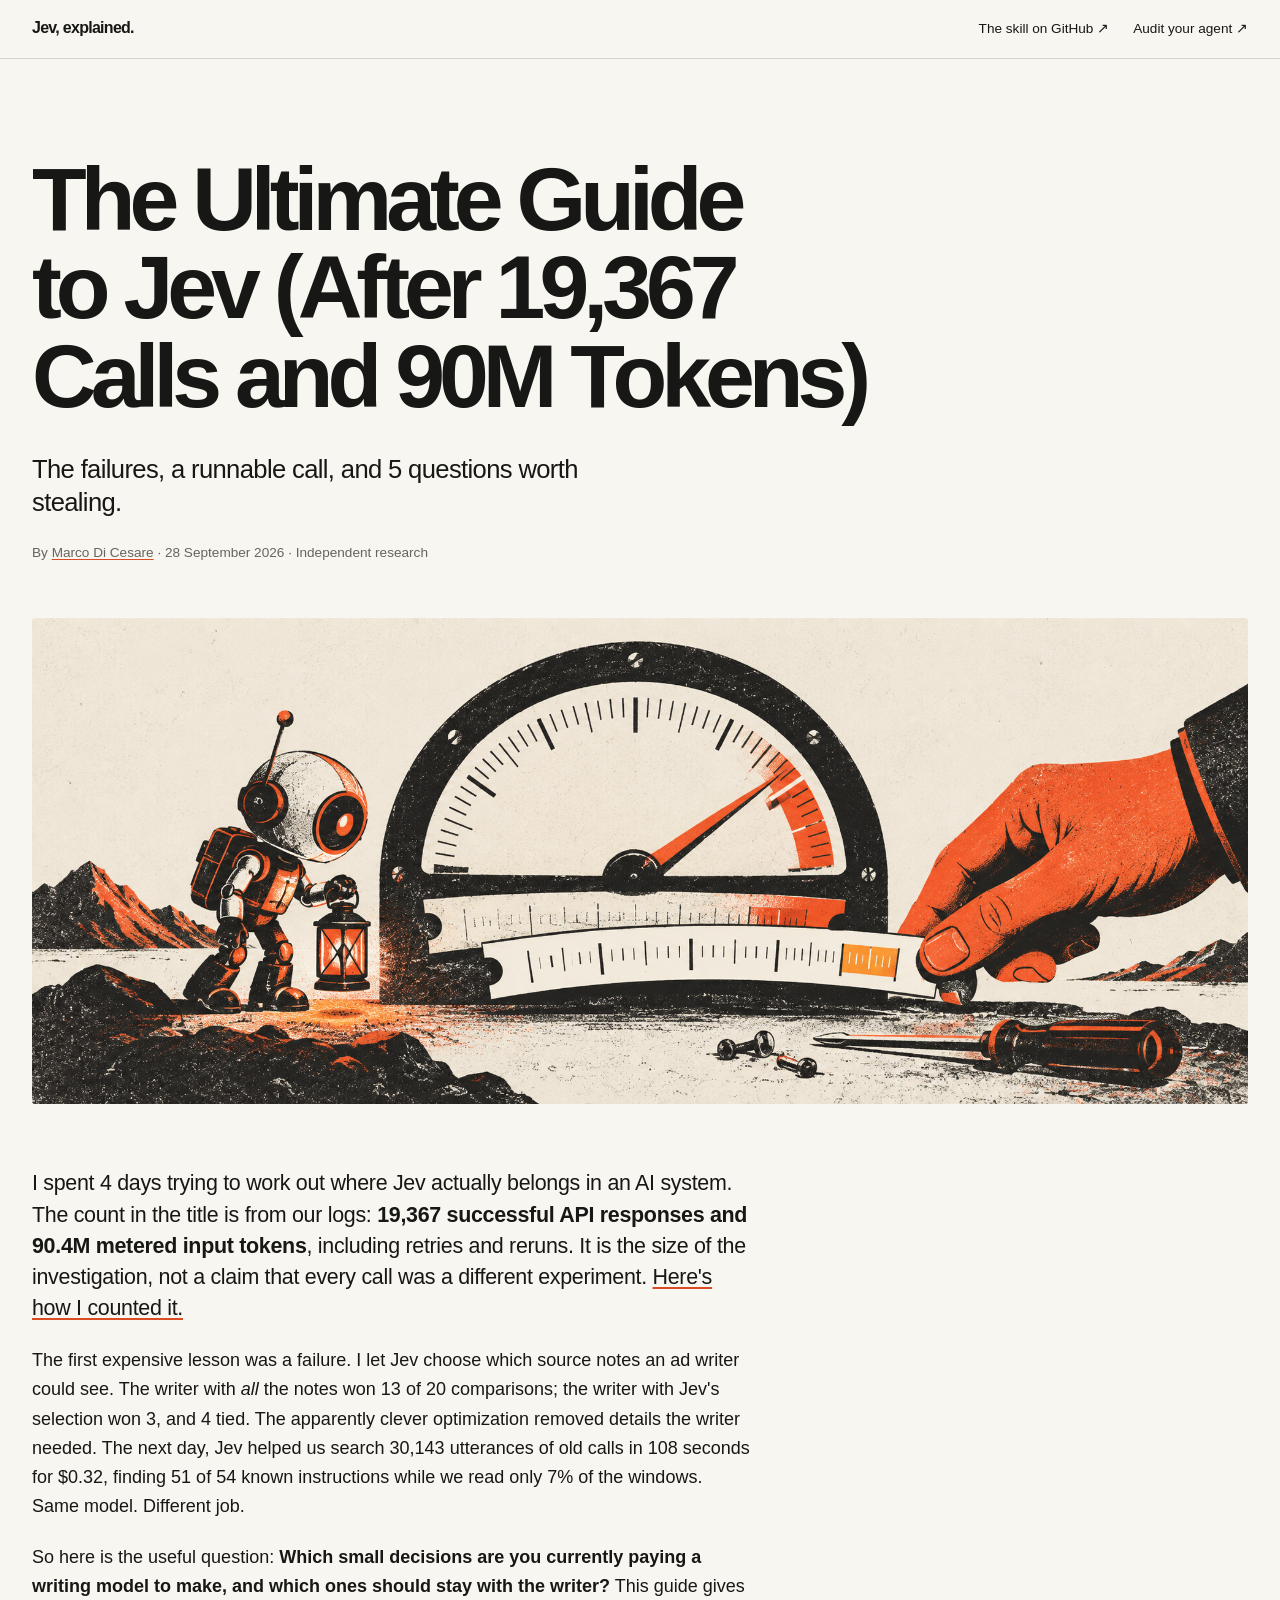
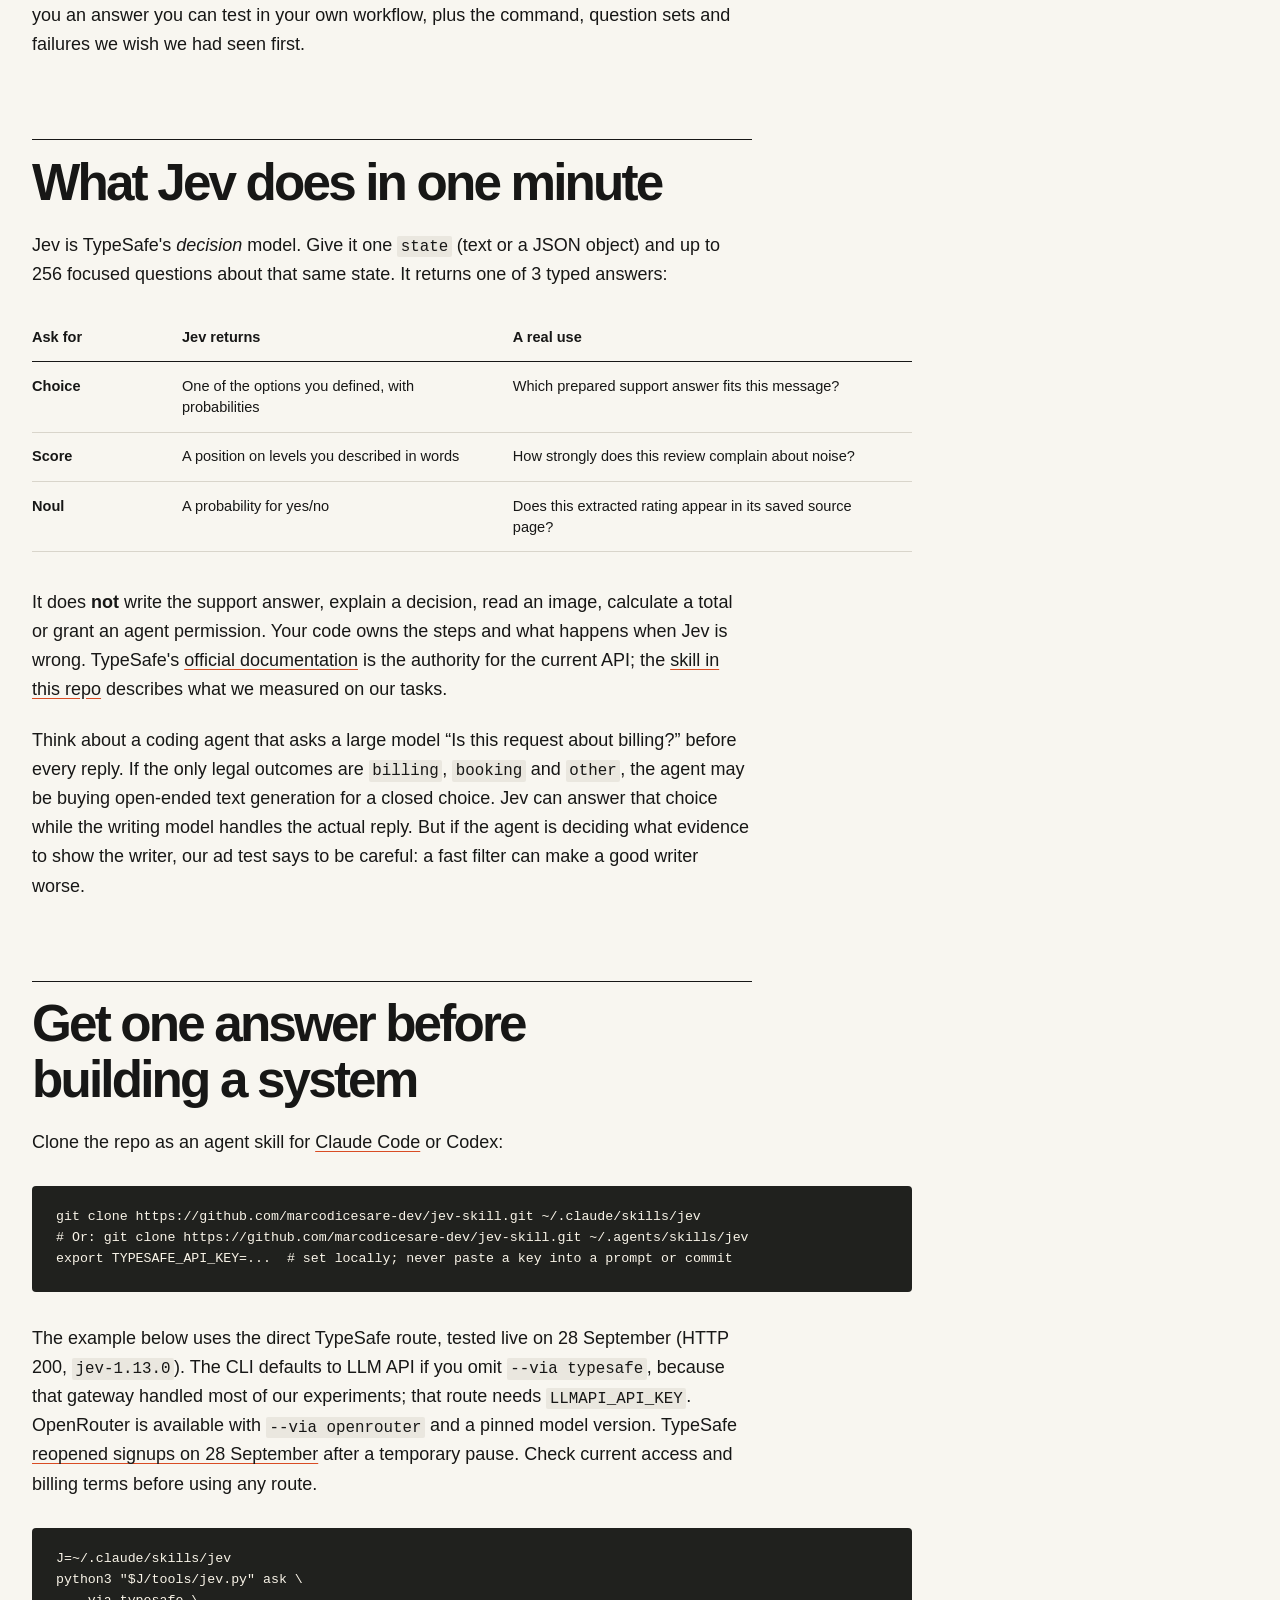
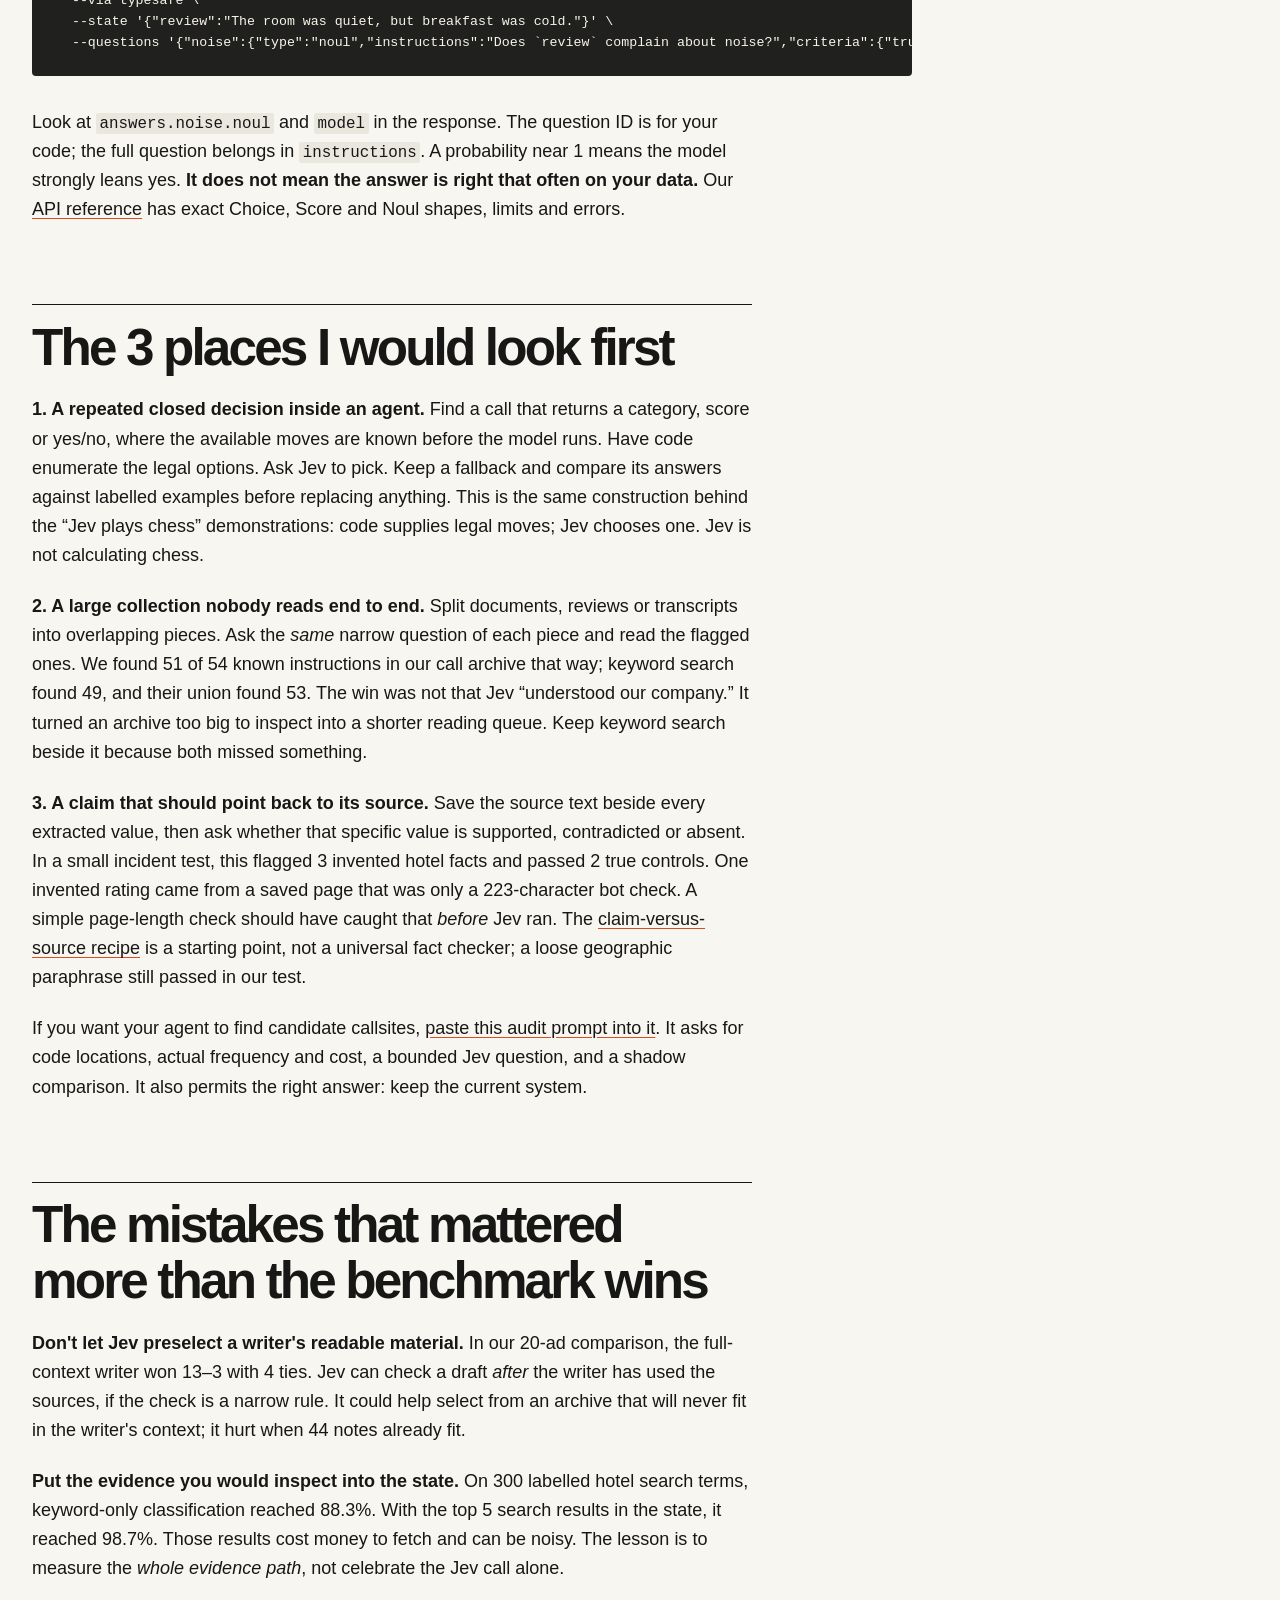
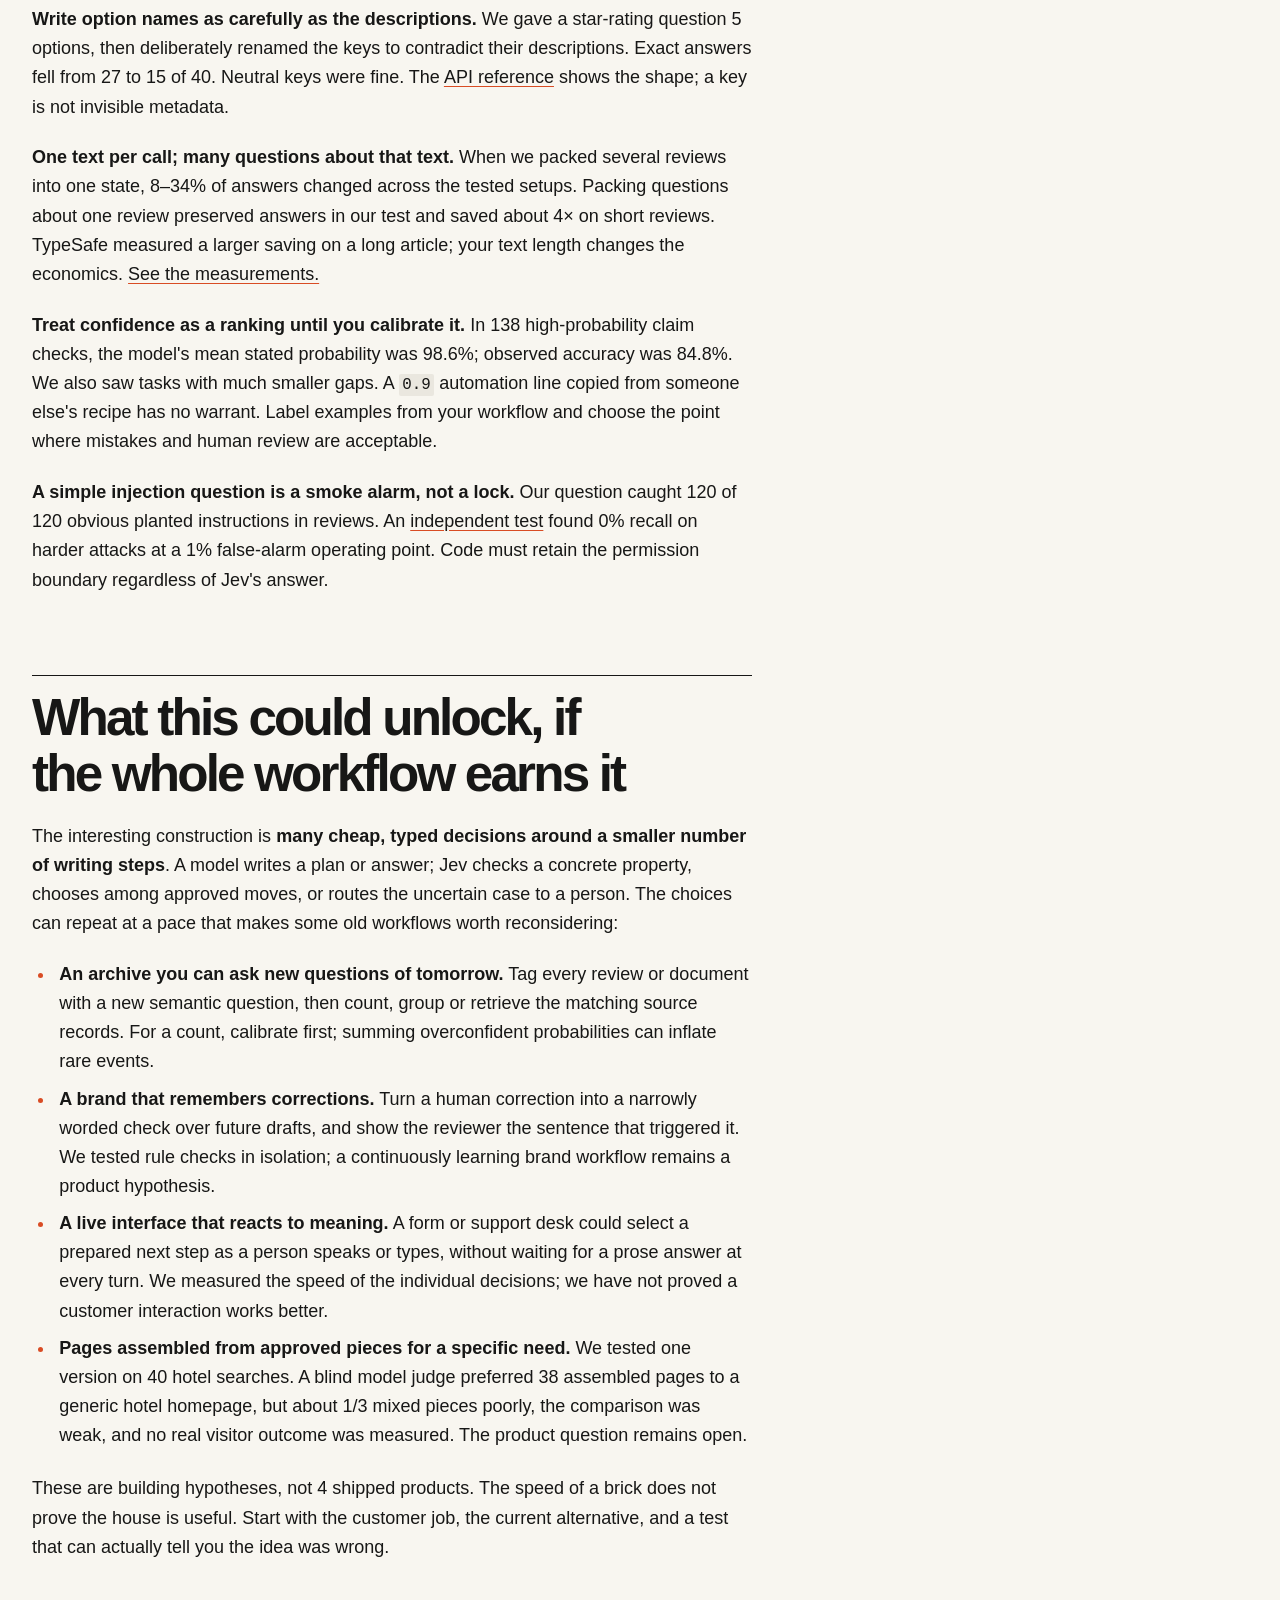
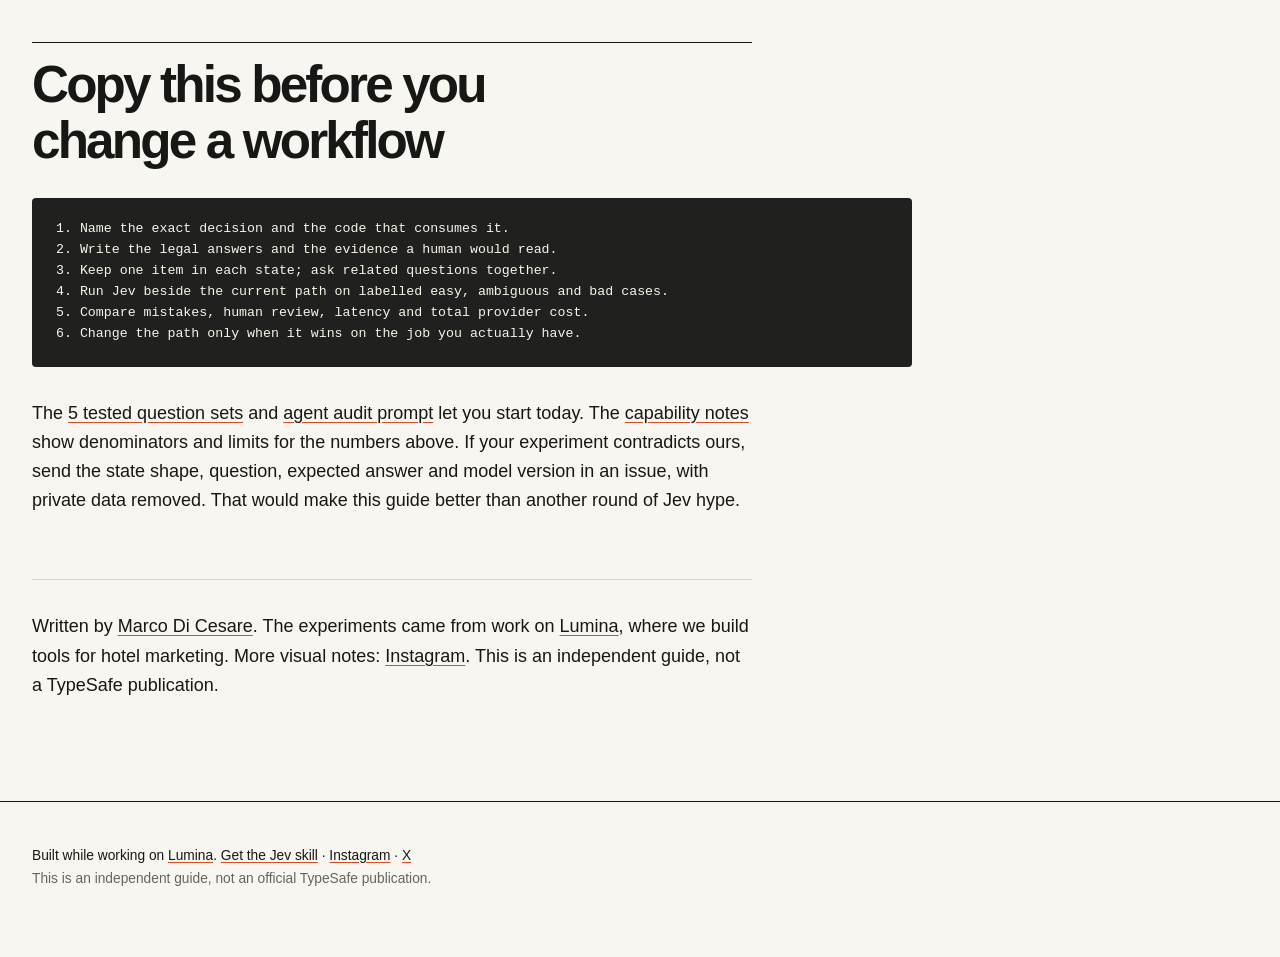
==== commit 7dd7e3e1: "Use native TypeSafe route in public Jev quickstart" ====
--- a/docs/index.html
+++ b/docs/index.html
@@ -63,12 +63,13 @@
 <p>Clone the repo as an agent skill for <a href="https://github.com/marcodicesare-dev/jev-skill">Claude Code</a> or Codex:</p>
 <div class="sourceCode" id="cb1"><pre class="sourceCode bash"><code class="sourceCode bash"><span id="cb1-1"><a href="#cb1-1" aria-hidden="true" tabindex="-1"></a><span class="fu">git</span> clone https://github.com/marcodicesare-dev/jev-skill.git ~/.claude/skills/jev</span>
 <span id="cb1-2"><a href="#cb1-2" aria-hidden="true" tabindex="-1"></a><span class="co"># Or: git clone https://github.com/marcodicesare-dev/jev-skill.git ~/.agents/skills/jev</span></span>
-<span id="cb1-3"><a href="#cb1-3" aria-hidden="true" tabindex="-1"></a><span class="bu">export</span> <span class="va">LLMAPI_API_KEY</span><span class="op">=</span>...  <span class="co"># set locally; never paste a key into a prompt or commit</span></span></code></pre></div>
-<p>Use <strong>LLM API</strong> for the first call if you are following our experiments: it is the route we used for most of this work and the CLI default. If you have a TypeSafe key, add <code>--via typesafe</code>; we tested that direct route live on 28 September (HTTP 200, <code>jev-1.13.0</code>). OpenRouter is available with <code>--via openrouter</code> and a pinned model version. TypeSafe <a href="https://x.com/typesafeai/status/2104337822350221795">reopened signups on 28 September</a> after a temporary pause. Check its current access and billing terms before following the direct route.</p>
+<span id="cb1-3"><a href="#cb1-3" aria-hidden="true" tabindex="-1"></a><span class="bu">export</span> <span class="va">TYPESAFE_API_KEY</span><span class="op">=</span>...  <span class="co"># set locally; never paste a key into a prompt or commit</span></span></code></pre></div>
+<p>The example below uses the direct TypeSafe route, tested live on 28 September (HTTP 200, <code>jev-1.13.0</code>). The CLI defaults to LLM API if you omit <code>--via typesafe</code>, because that gateway handled most of our experiments; that route needs <code>LLMAPI_API_KEY</code>. OpenRouter is available with <code>--via openrouter</code> and a pinned model version. TypeSafe <a href="https://x.com/typesafeai/status/2104337822350221795">reopened signups on 28 September</a> after a temporary pause. Check current access and billing terms before using any route.</p>
 <div class="sourceCode" id="cb2"><pre class="sourceCode bash"><code class="sourceCode bash"><span id="cb2-1"><a href="#cb2-1" aria-hidden="true" tabindex="-1"></a><span class="va">J</span><span class="op">=</span>~/.claude/skills/jev</span>
 <span id="cb2-2"><a href="#cb2-2" aria-hidden="true" tabindex="-1"></a><span class="ex">python3</span> <span class="st">&quot;</span><span class="va">$J</span><span class="st">/tools/jev.py&quot;</span> ask <span class="dt">\</span></span>
-<span id="cb2-3"><a href="#cb2-3" aria-hidden="true" tabindex="-1"></a>  <span class="at">--state</span> <span class="st">&#39;{&quot;review&quot;:&quot;The room was quiet, but breakfast was cold.&quot;}&#39;</span> <span class="dt">\</span></span>
-<span id="cb2-4"><a href="#cb2-4" aria-hidden="true" tabindex="-1"></a>  <span class="at">--questions</span> <span class="st">&#39;{&quot;noise&quot;:{&quot;type&quot;:&quot;noul&quot;,&quot;instructions&quot;:&quot;Does `review` complain about noise?&quot;,&quot;criteria&quot;:{&quot;true&quot;:&quot;A noise complaint is present&quot;,&quot;false&quot;:&quot;No noise complaint is present&quot;}}}&#39;</span></span></code></pre></div>
+<span id="cb2-3"><a href="#cb2-3" aria-hidden="true" tabindex="-1"></a>  <span class="at">--via</span> typesafe <span class="dt">\</span></span>
+<span id="cb2-4"><a href="#cb2-4" aria-hidden="true" tabindex="-1"></a>  <span class="at">--state</span> <span class="st">&#39;{&quot;review&quot;:&quot;The room was quiet, but breakfast was cold.&quot;}&#39;</span> <span class="dt">\</span></span>
+<span id="cb2-5"><a href="#cb2-5" aria-hidden="true" tabindex="-1"></a>  <span class="at">--questions</span> <span class="st">&#39;{&quot;noise&quot;:{&quot;type&quot;:&quot;noul&quot;,&quot;instructions&quot;:&quot;Does `review` complain about noise?&quot;,&quot;criteria&quot;:{&quot;true&quot;:&quot;A noise complaint is present&quot;,&quot;false&quot;:&quot;No noise complaint is present&quot;}}}&#39;</span></span></code></pre></div>
 <p>Look at <code>answers.noise.noul</code> and <code>model</code> in the response. The question ID is for your code; the full question belongs in <code>instructions</code>. A probability near 1 means the model strongly leans yes. <strong>It does not mean the answer is right that often on your data.</strong> Our <a href="https://github.com/marcodicesare-dev/jev-skill/blob/main/reference/api.md">API reference</a> has exact Choice, Score and Noul shapes, limits and errors.</p>
 <h2 id="the-3-places-i-would-look-first">The 3 places I would look first</h2>
 <p><strong>1. A repeated closed decision inside an agent.</strong> Find a call that returns a category, score or yes/no, where the available moves are known before the model runs. Have code enumerate the legal options. Ask Jev to pick. Keep a fallback and compare its answers against labelled examples before replacing anything. This is the same construction behind the “Jev plays chess” demonstrations: code supplies legal moves; Jev chooses one. Jev is not calculating chess.</p>
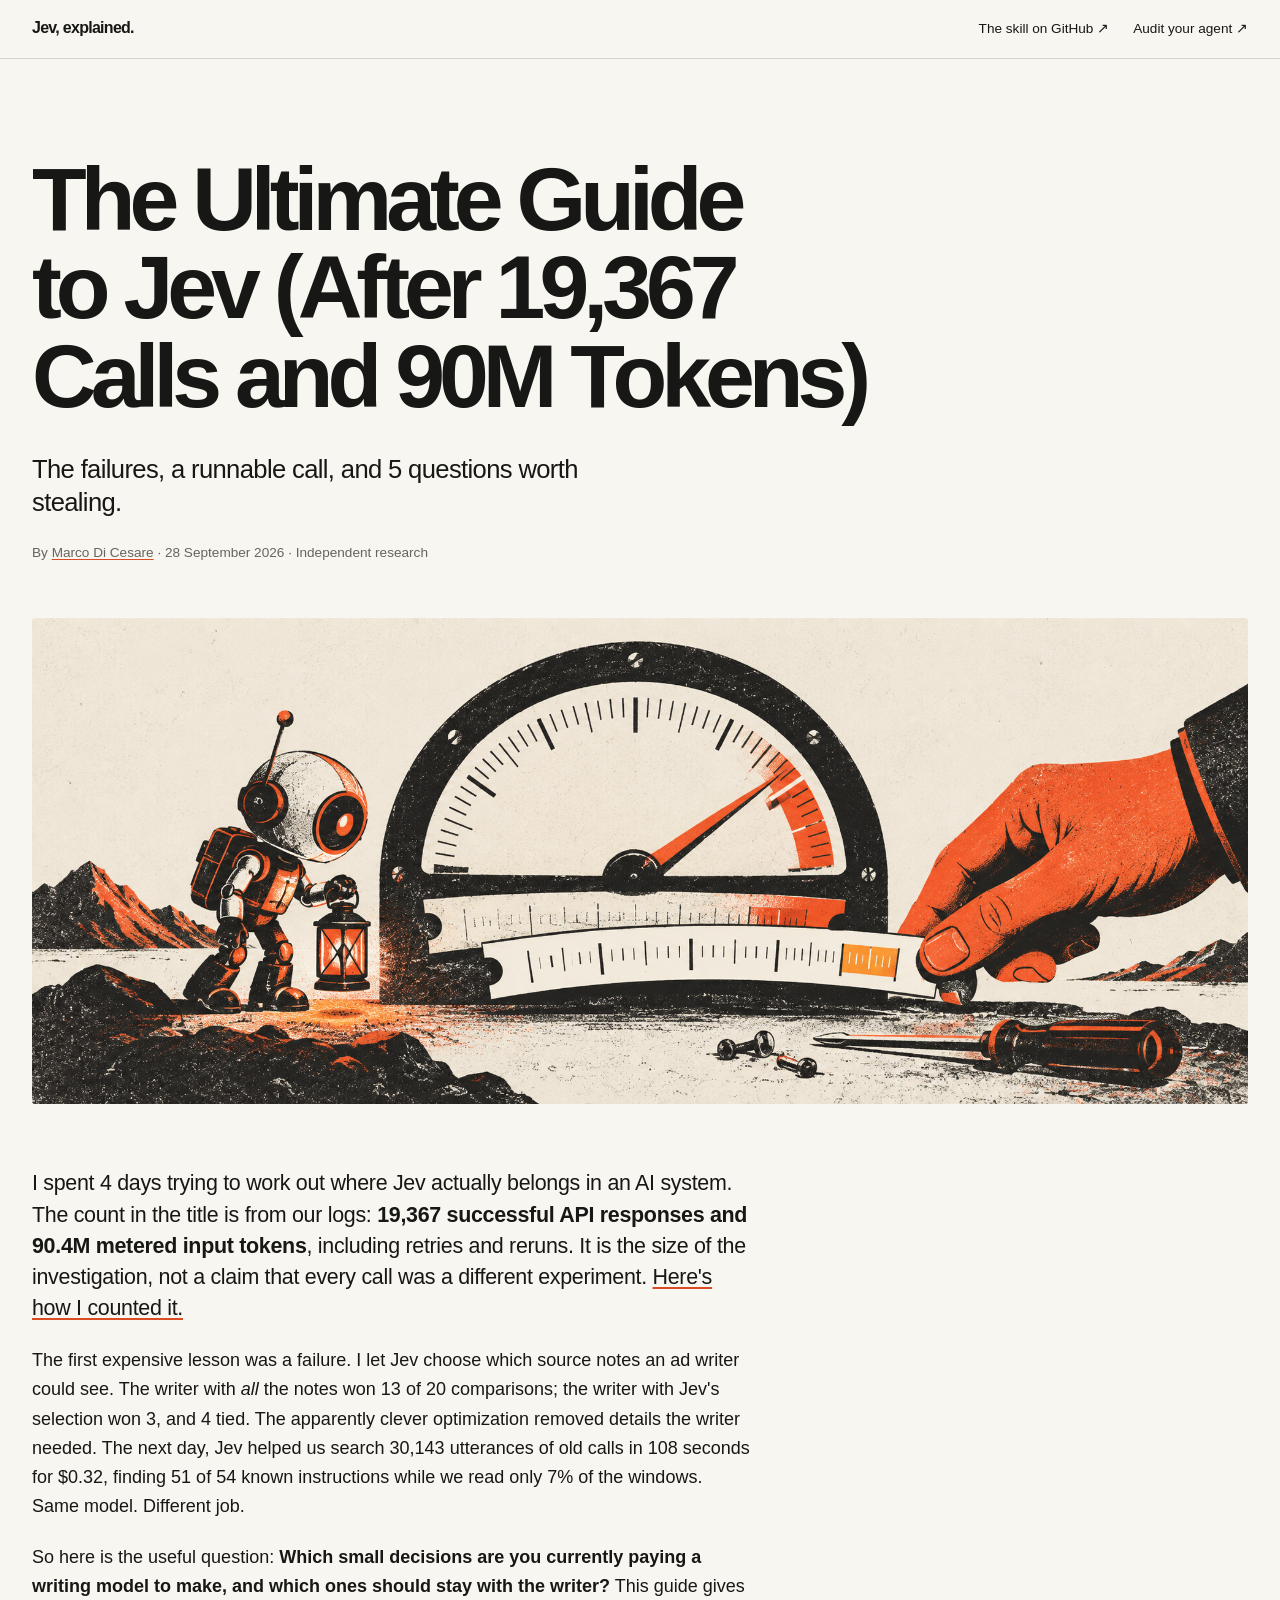
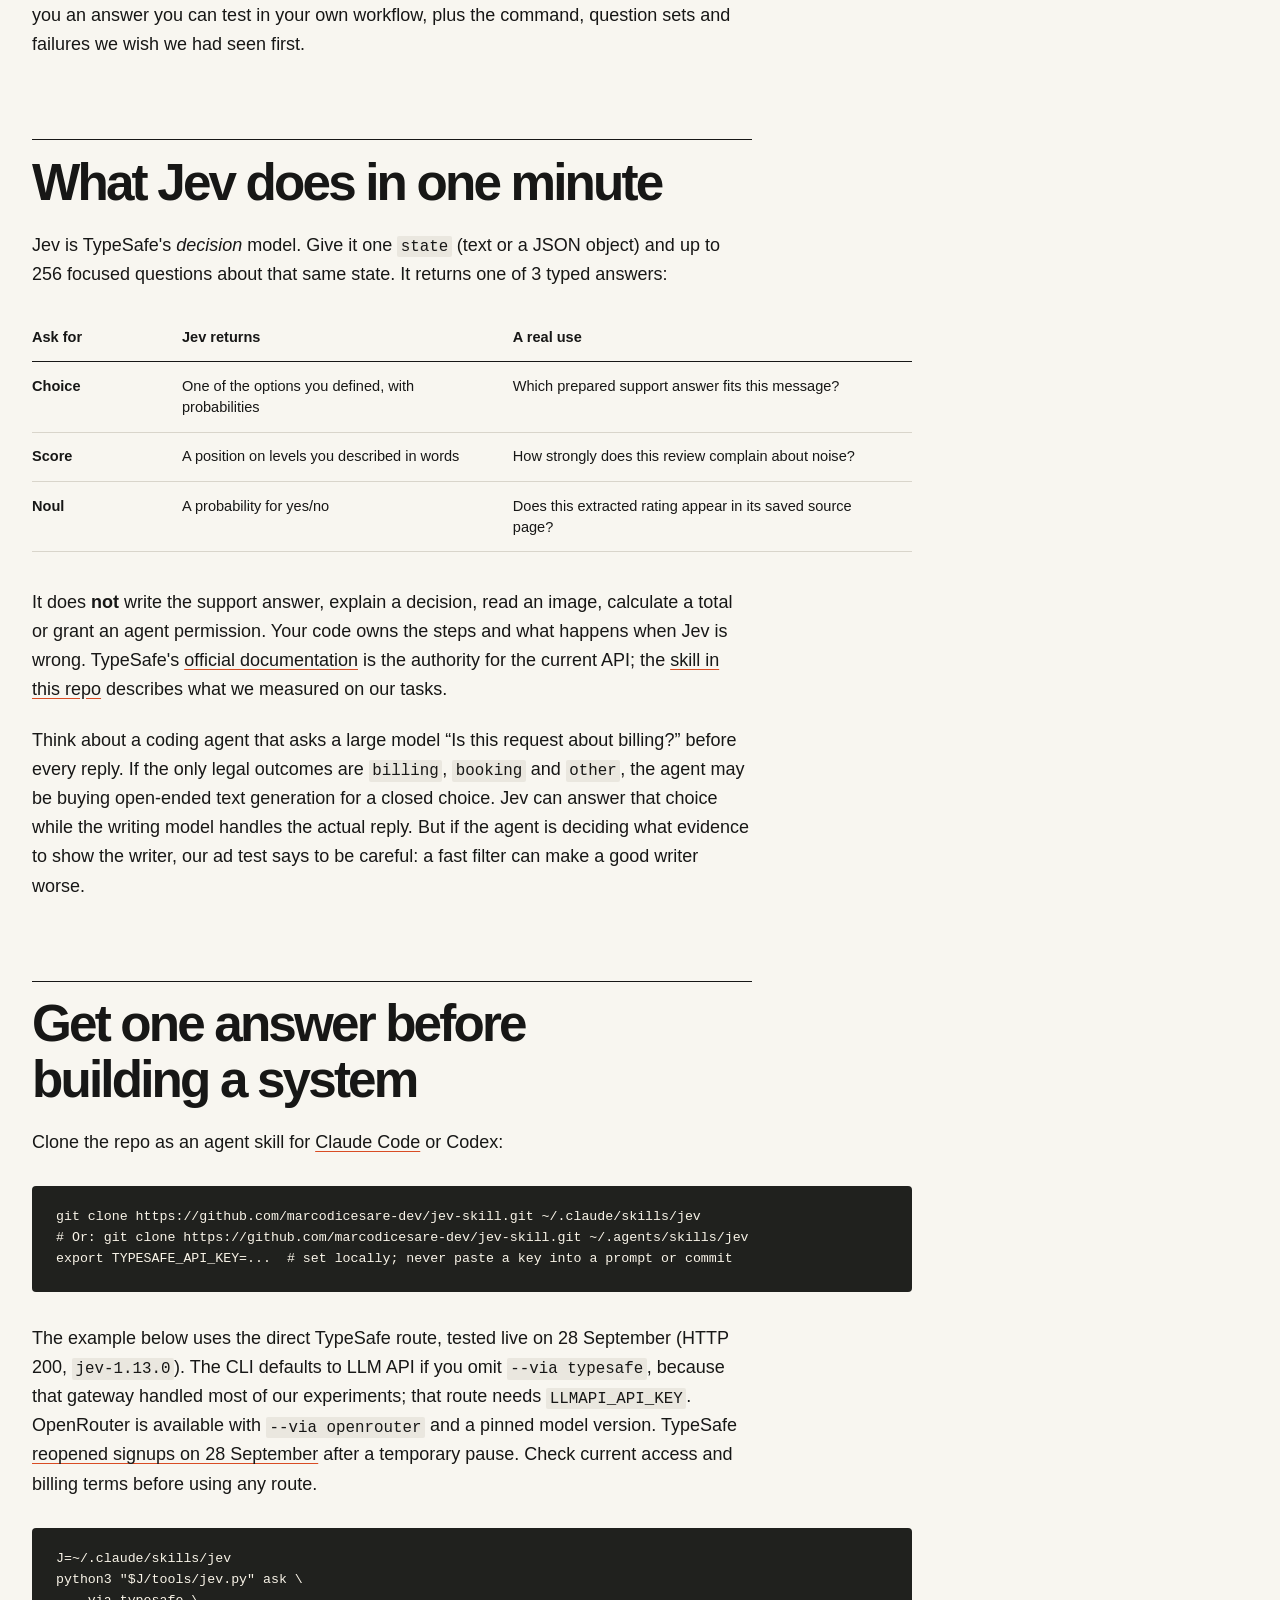
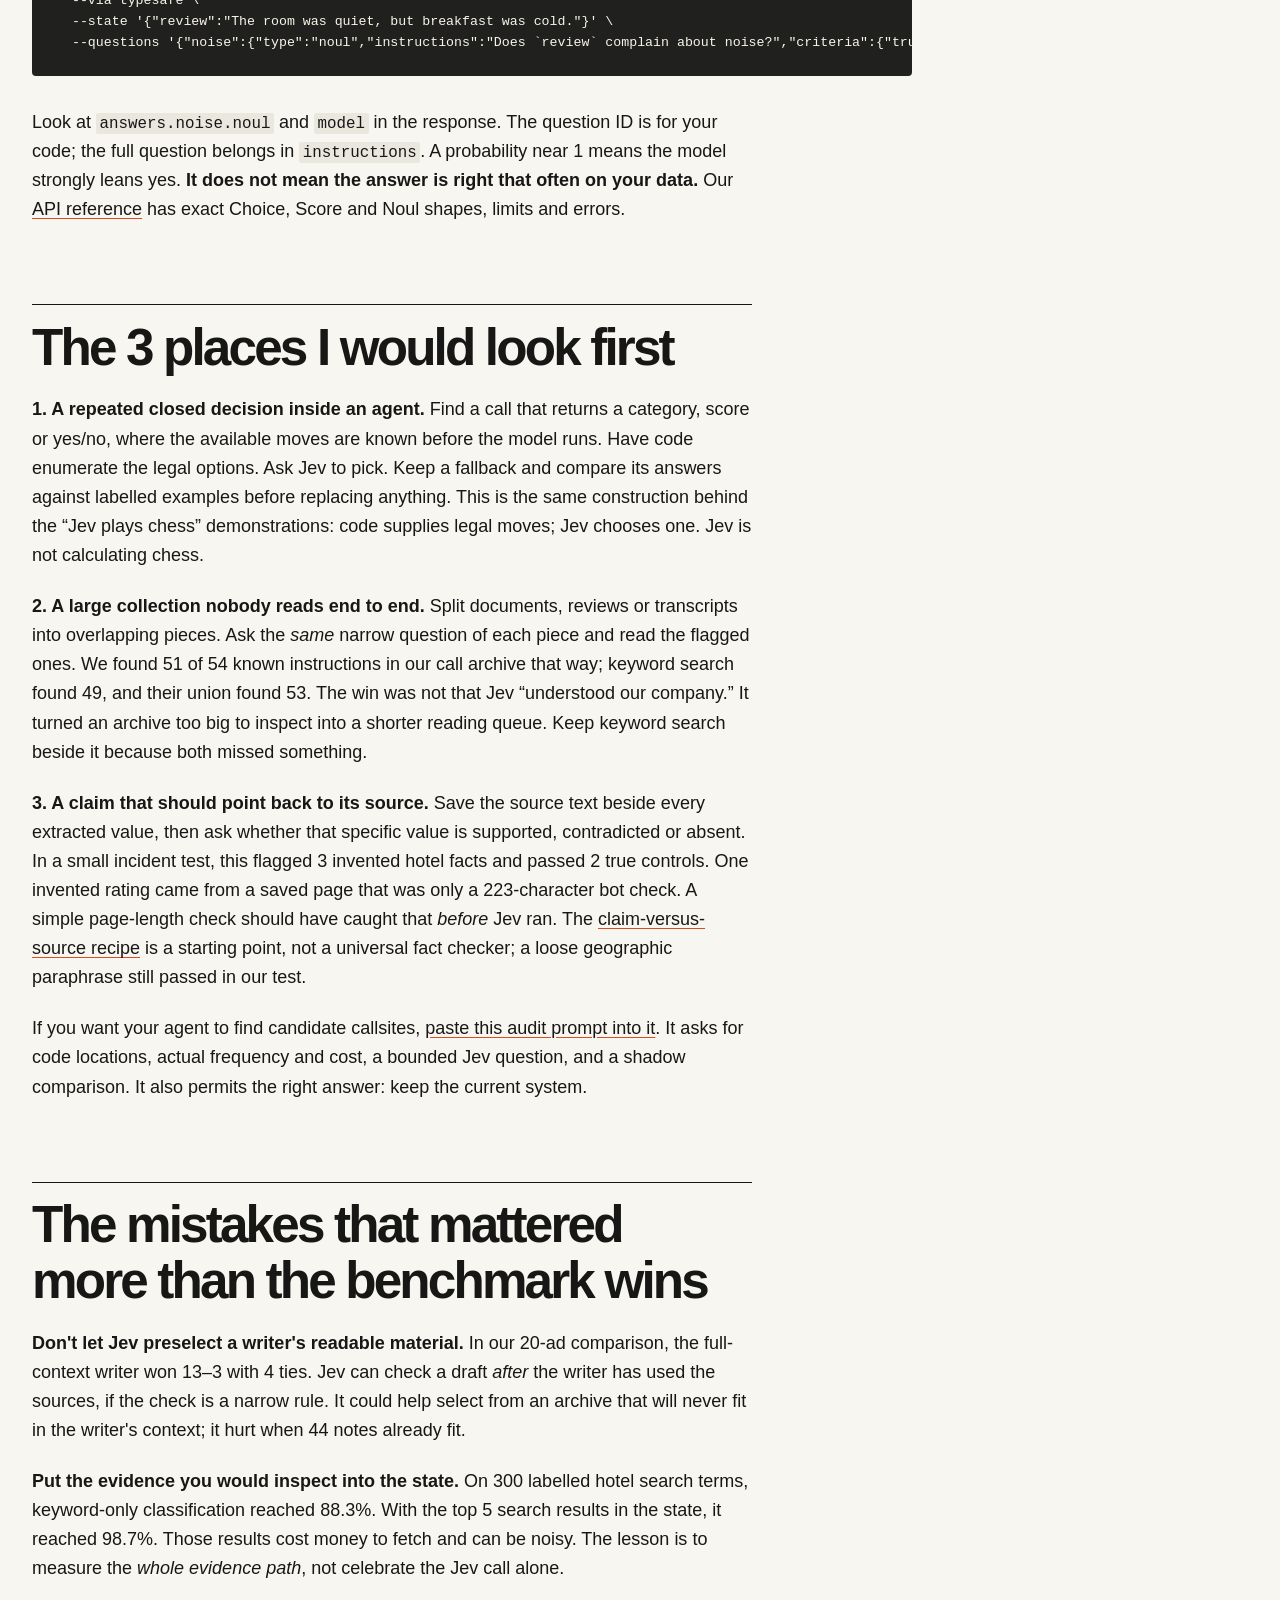
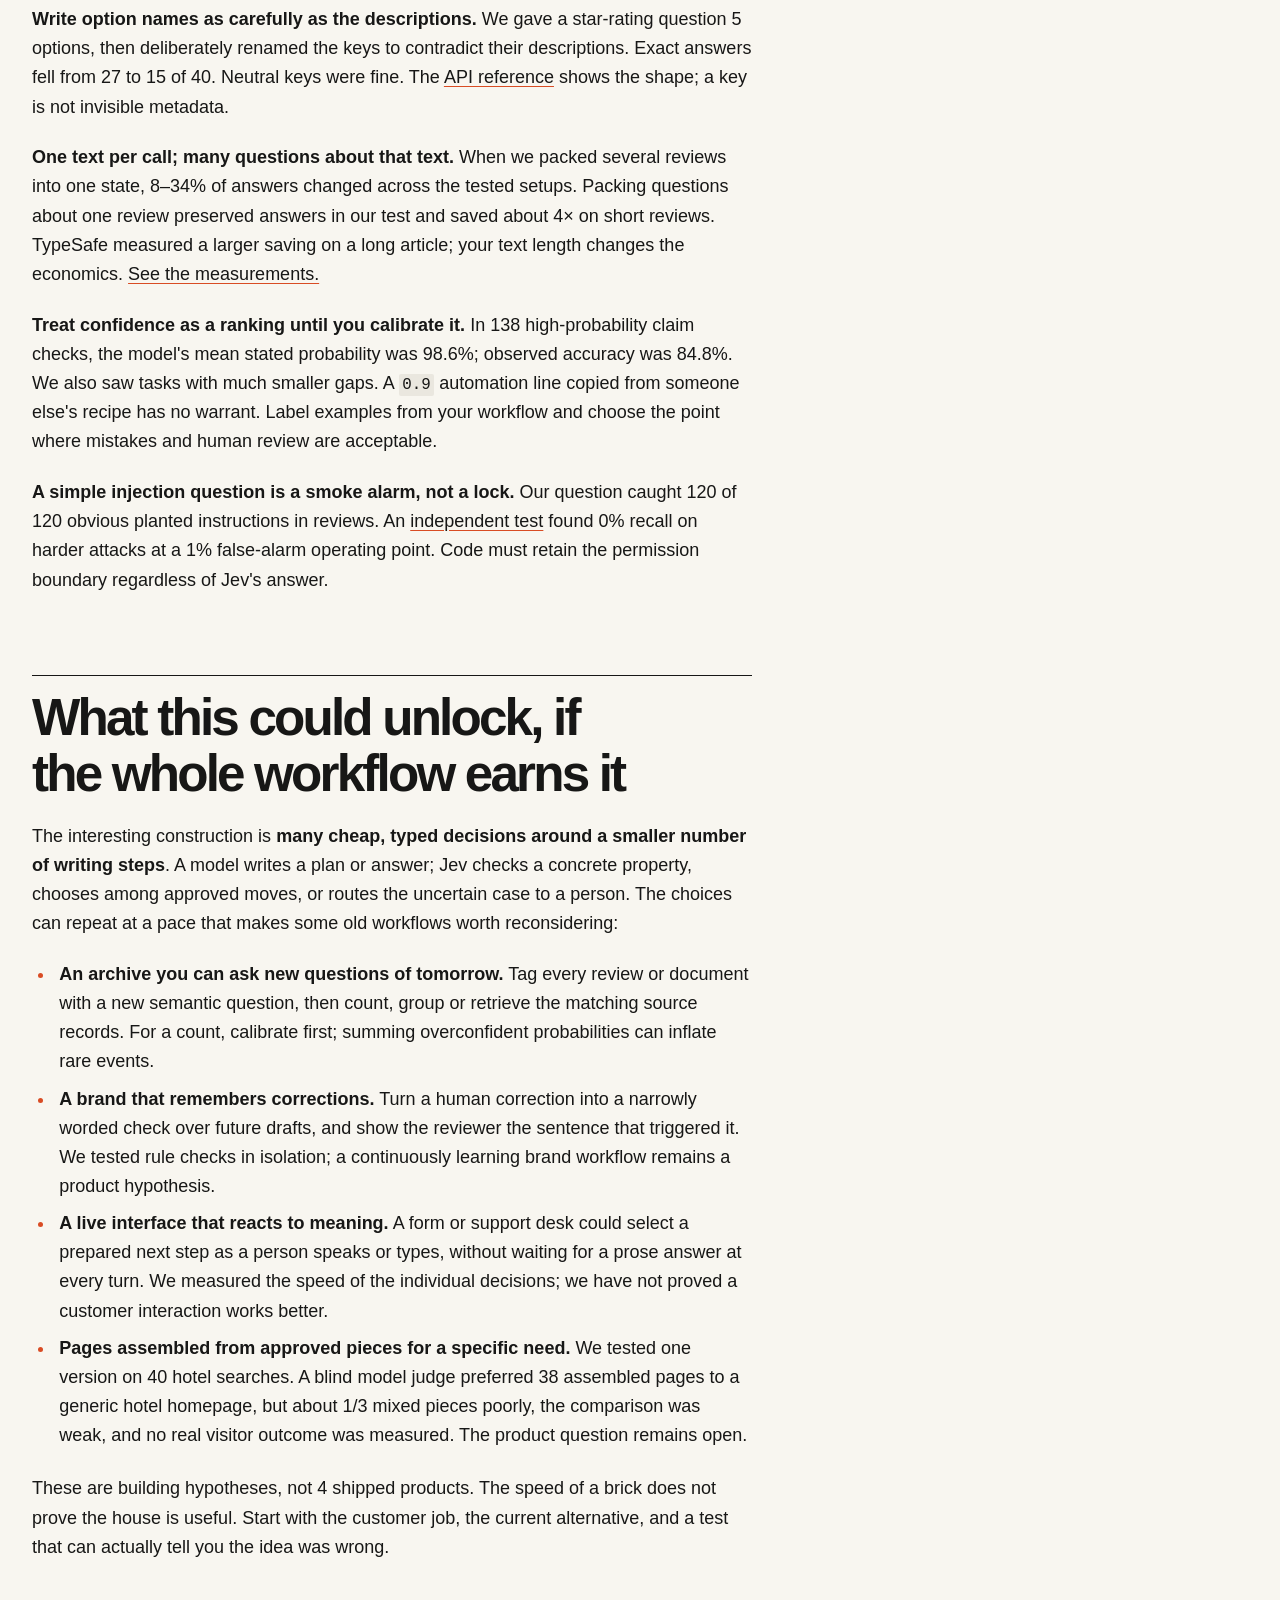
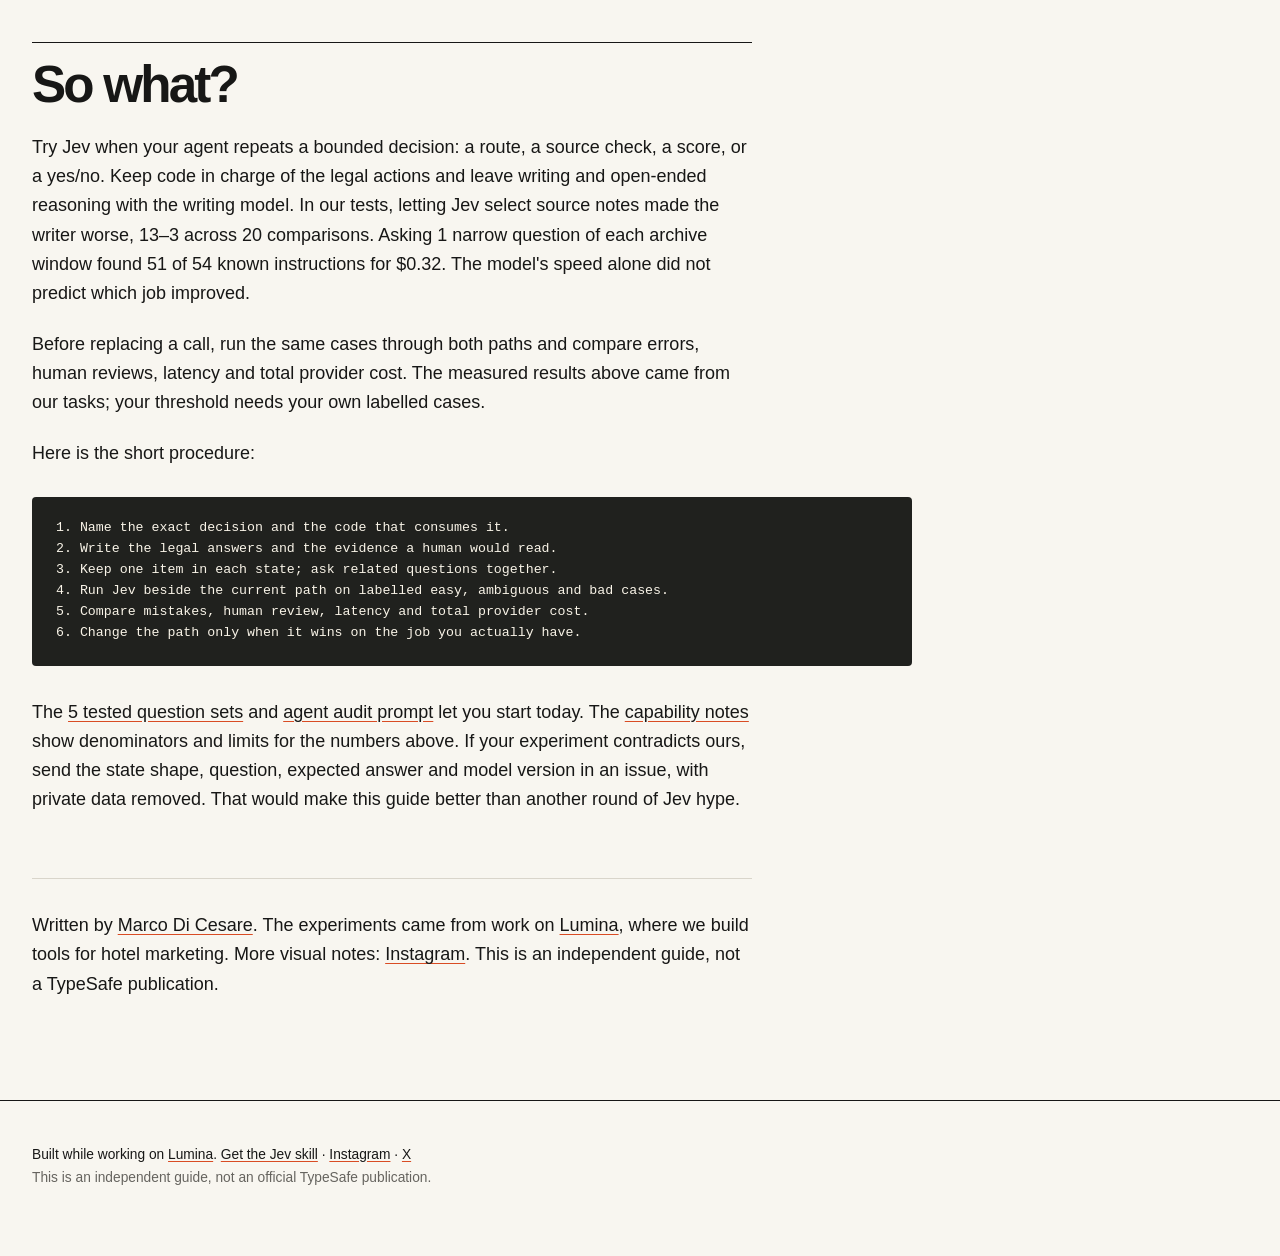
==== commit 160015ba: "Give the Jev guide a useful final takeaway" ====
--- a/docs/index.html
+++ b/docs/index.html
@@ -92,7 +92,10 @@
 <li><strong>Pages assembled from approved pieces for a specific need.</strong> We tested one version on 40 hotel searches. A blind model judge preferred 38 assembled pages to a generic hotel homepage, but about 1/3 mixed pieces poorly, the comparison was weak, and no real visitor outcome was measured. The product question remains open.</li>
 </ul>
 <p>These are building hypotheses, not 4 shipped products. The speed of a brick does not prove the house is useful. Start with the customer job, the current alternative, and a test that can actually tell you the idea was wrong.</p>
-<h2 id="copy-this-before-you-change-a-workflow">Copy this before you change a workflow</h2>
+<h2 id="so-what">So what?</h2>
+<p>Try Jev when your agent repeats a bounded decision: a route, a source check, a score, or a yes/no. Keep code in charge of the legal actions and leave writing and open-ended reasoning with the writing model. In our tests, letting Jev select source notes made the writer worse, 13–3 across 20 comparisons. Asking 1 narrow question of each archive window found 51 of 54 known instructions for $0.32. The model's speed alone did not predict which job improved.</p>
+<p>Before replacing a call, run the same cases through both paths and compare errors, human reviews, latency and total provider cost. The measured results above came from our tasks; your threshold needs your own labelled cases.</p>
+<p>Here is the short procedure:</p>
 <pre class="text"><code>1. Name the exact decision and the code that consumes it.
 2. Write the legal answers and the evidence a human would read.
 3. Keep one item in each state; ask related questions together.
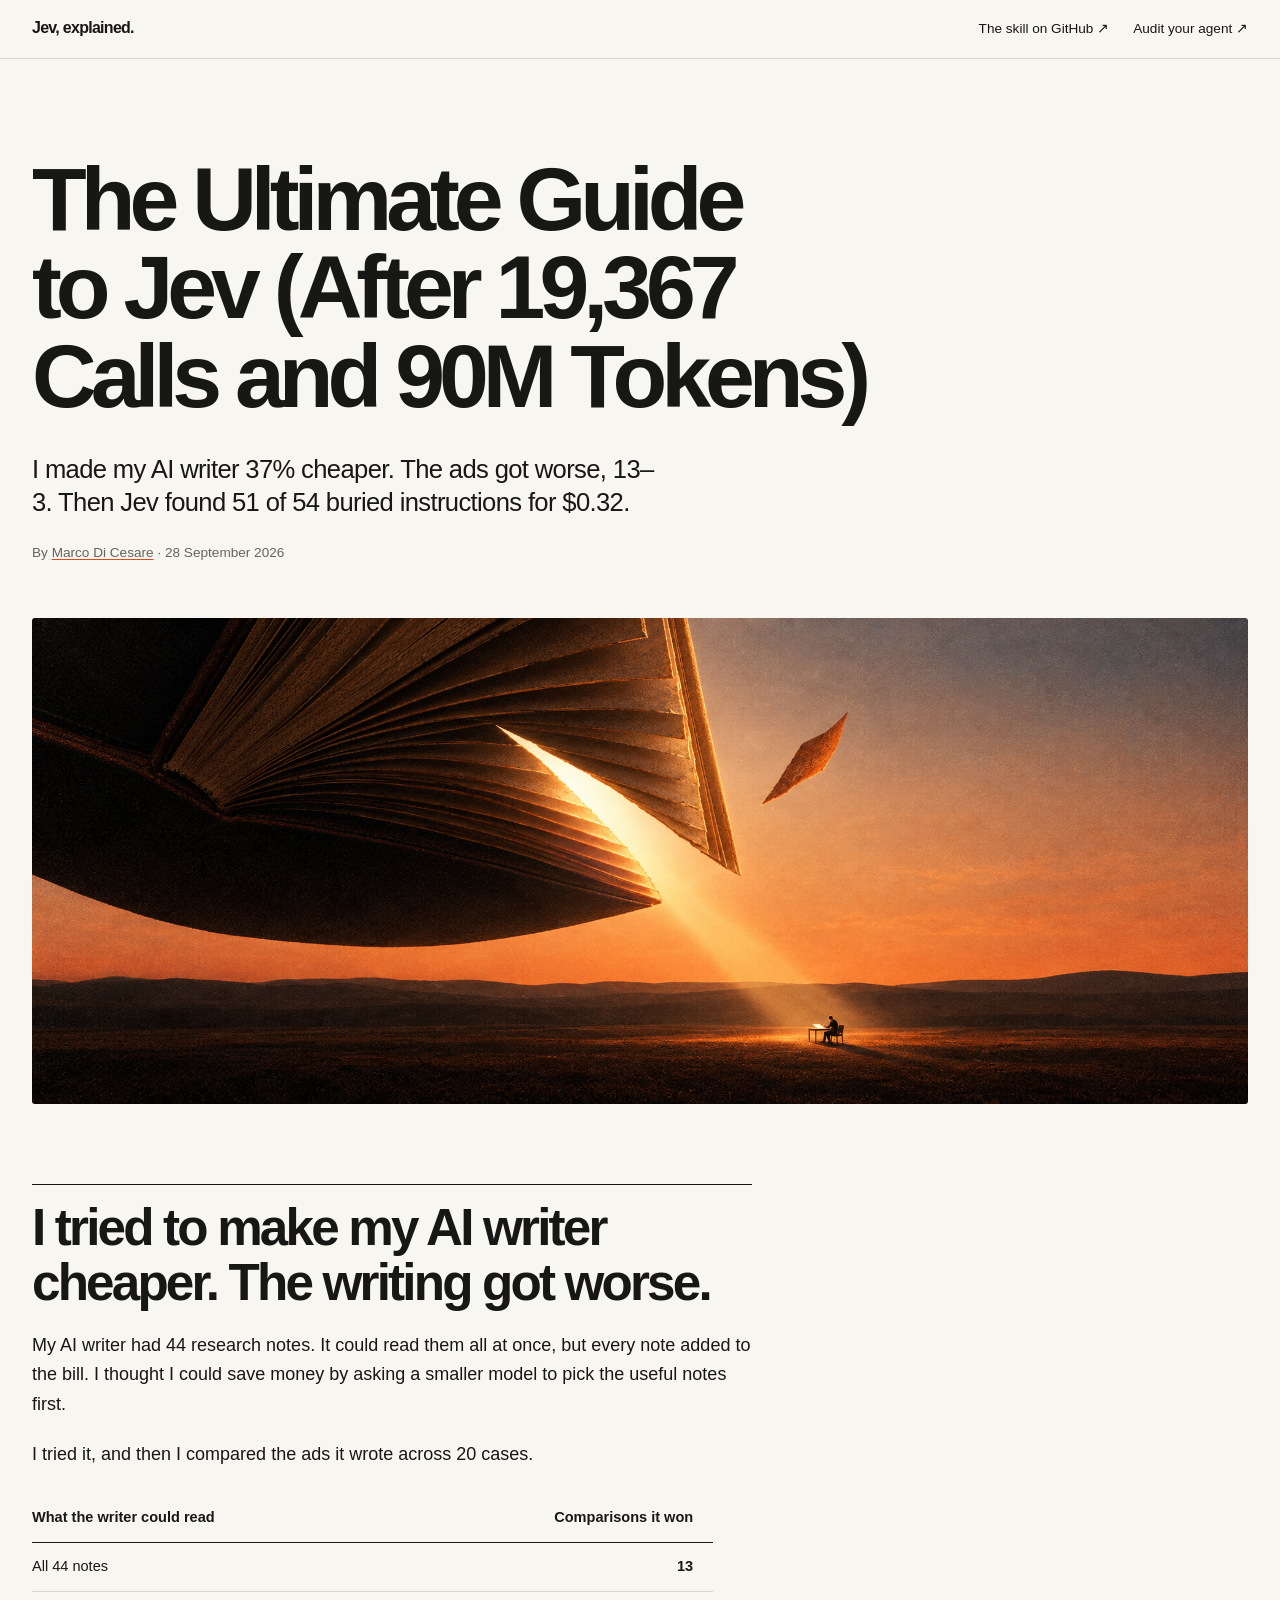
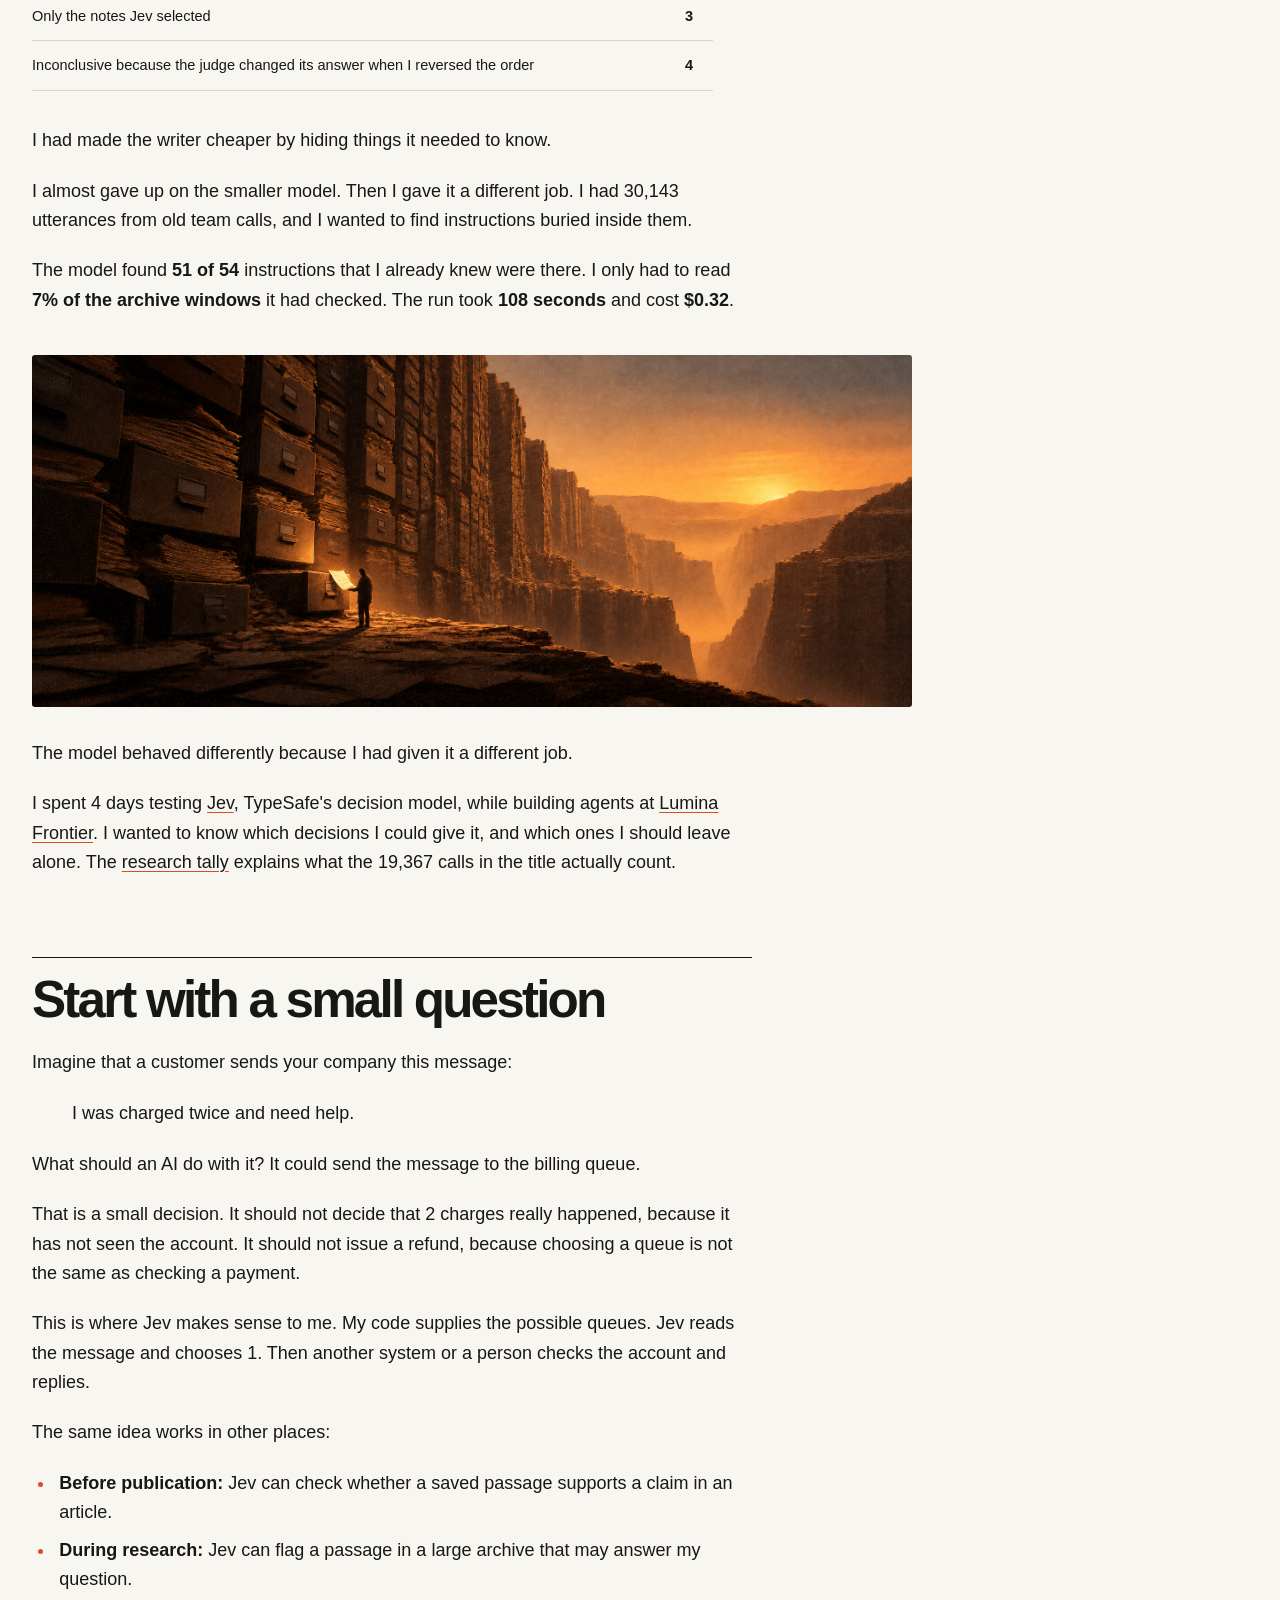
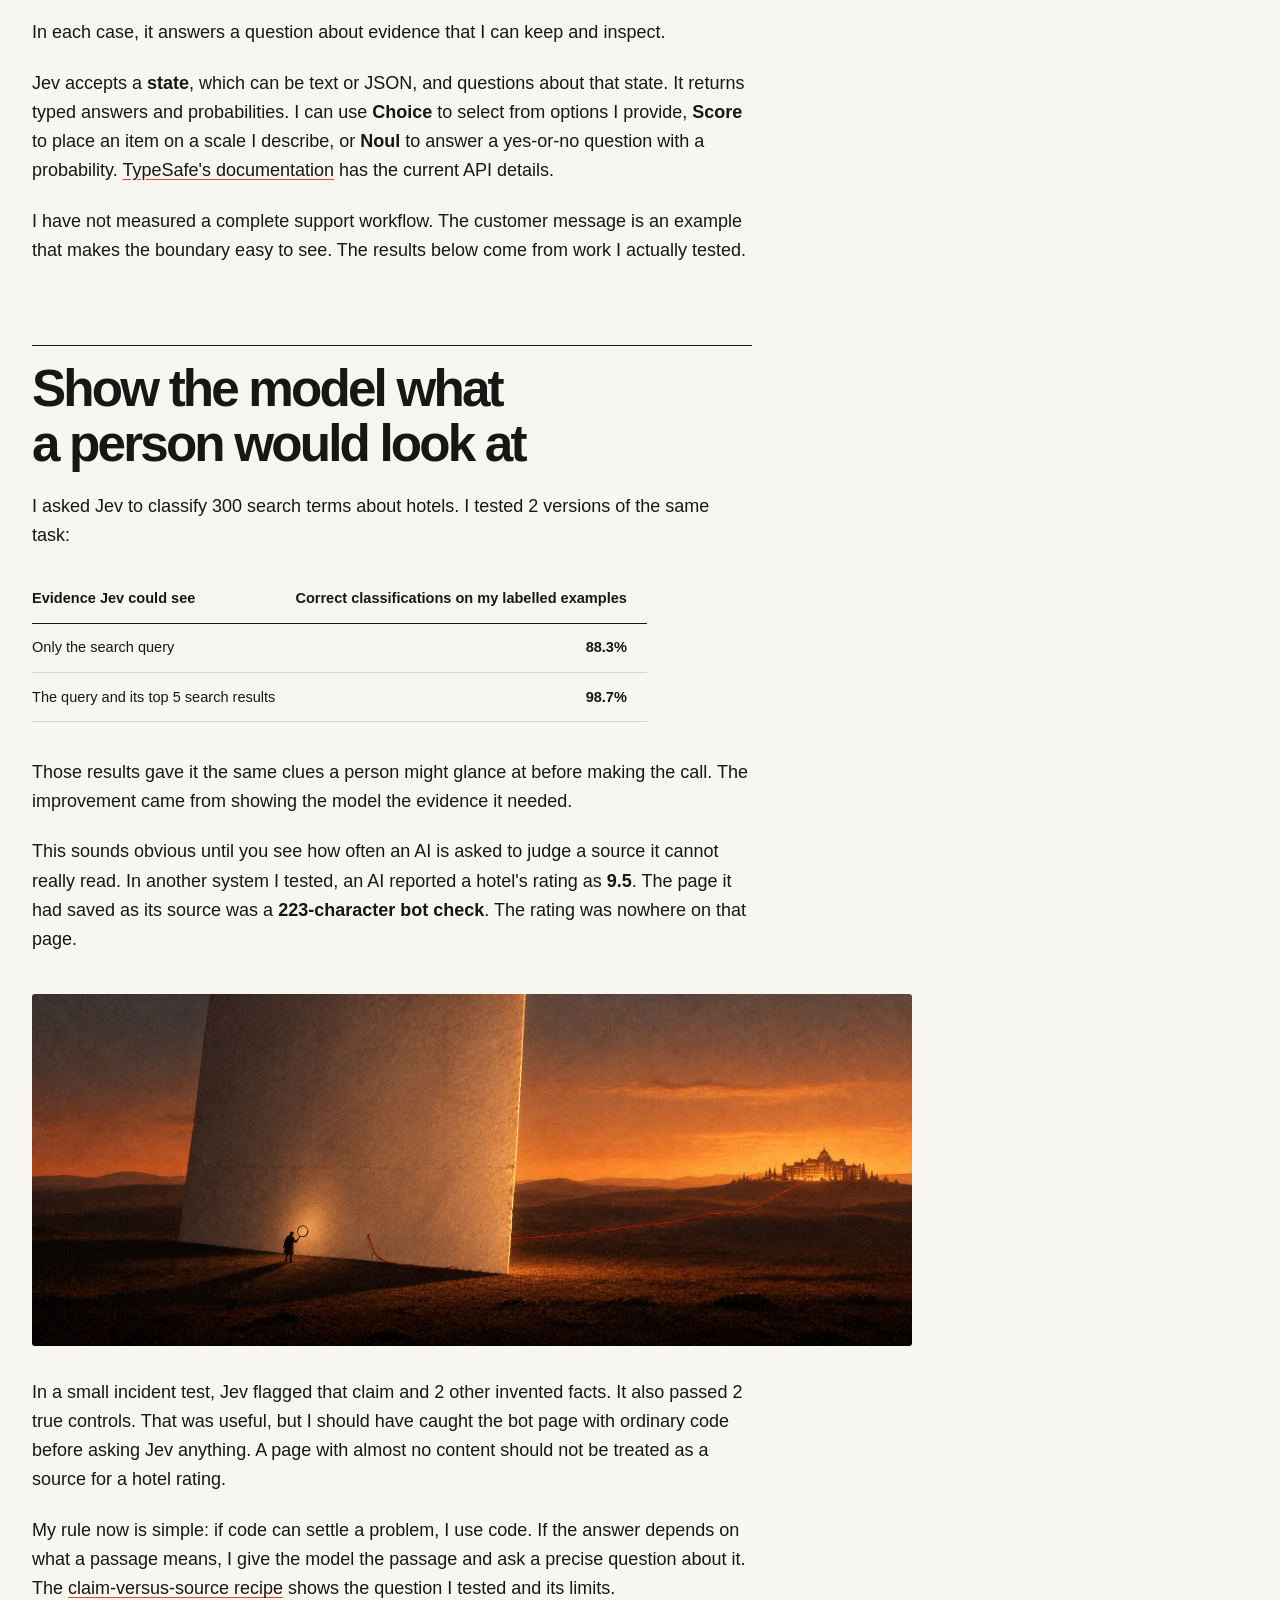
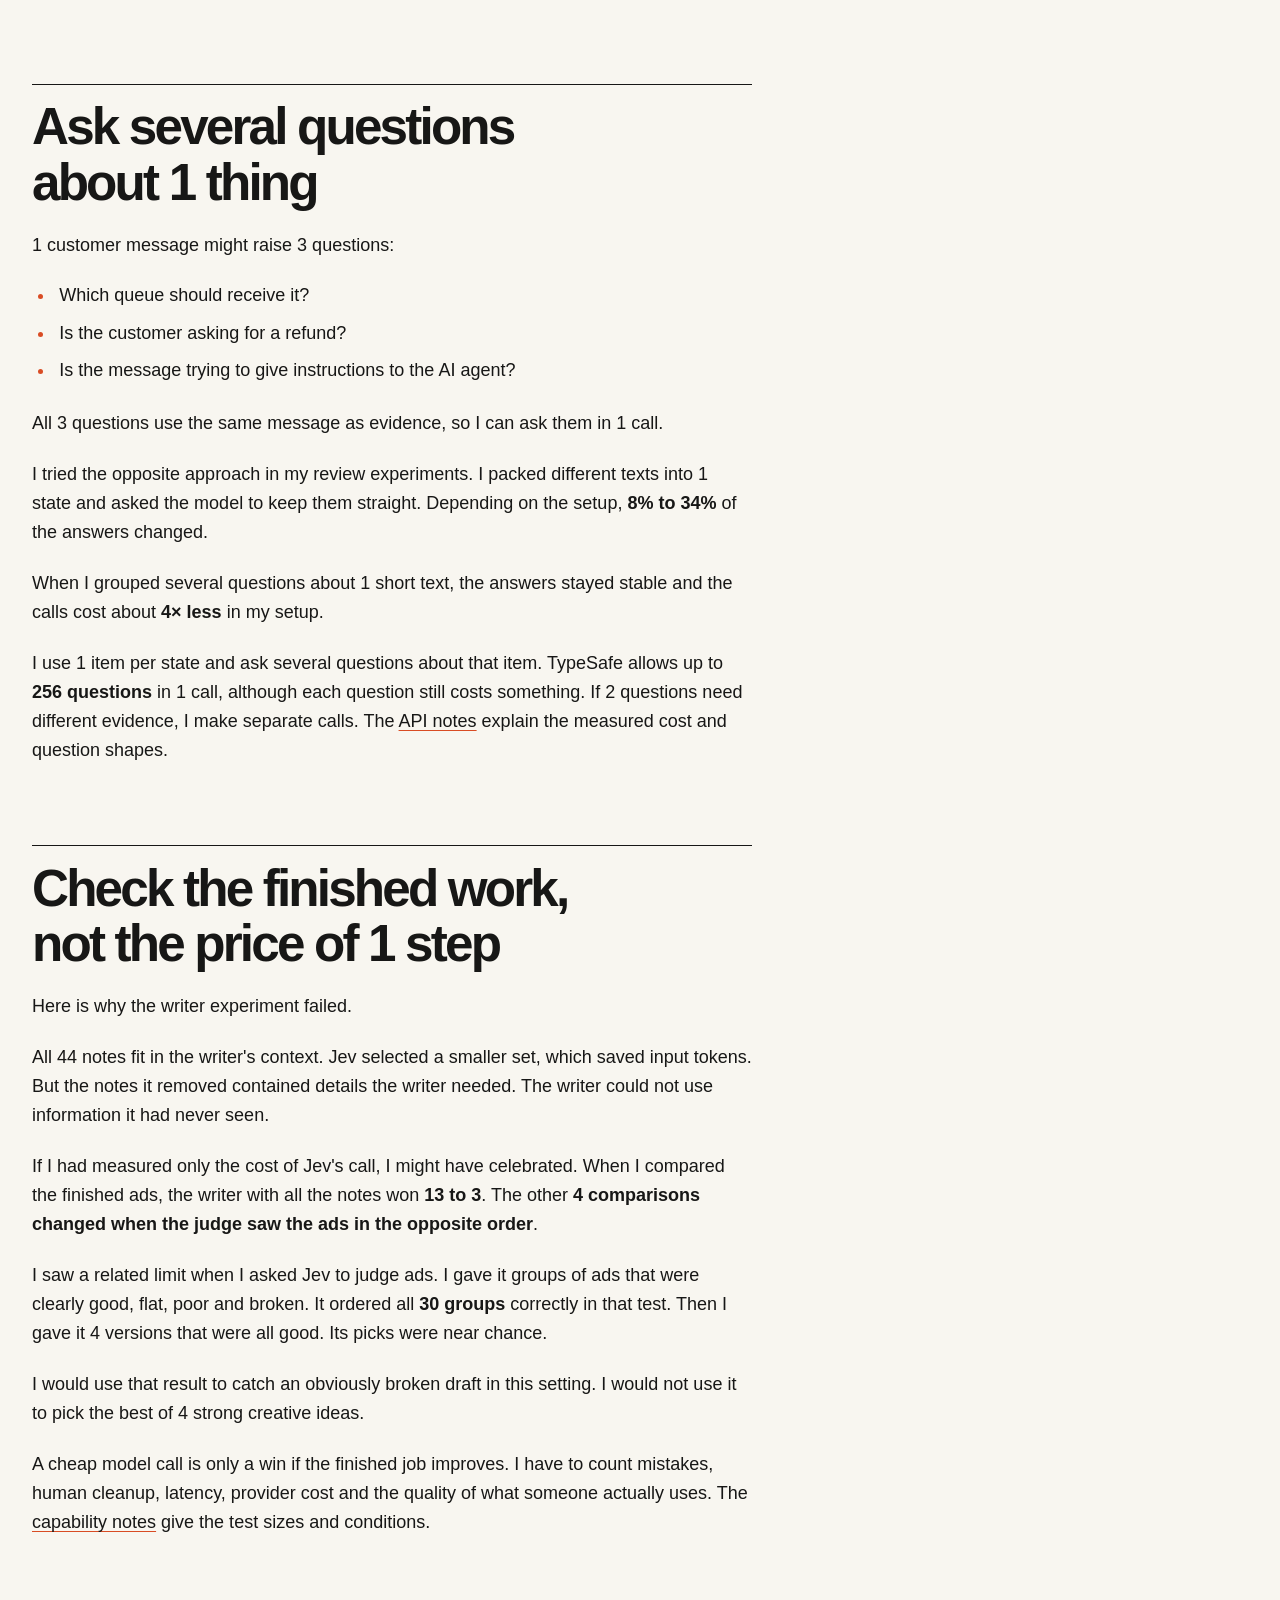
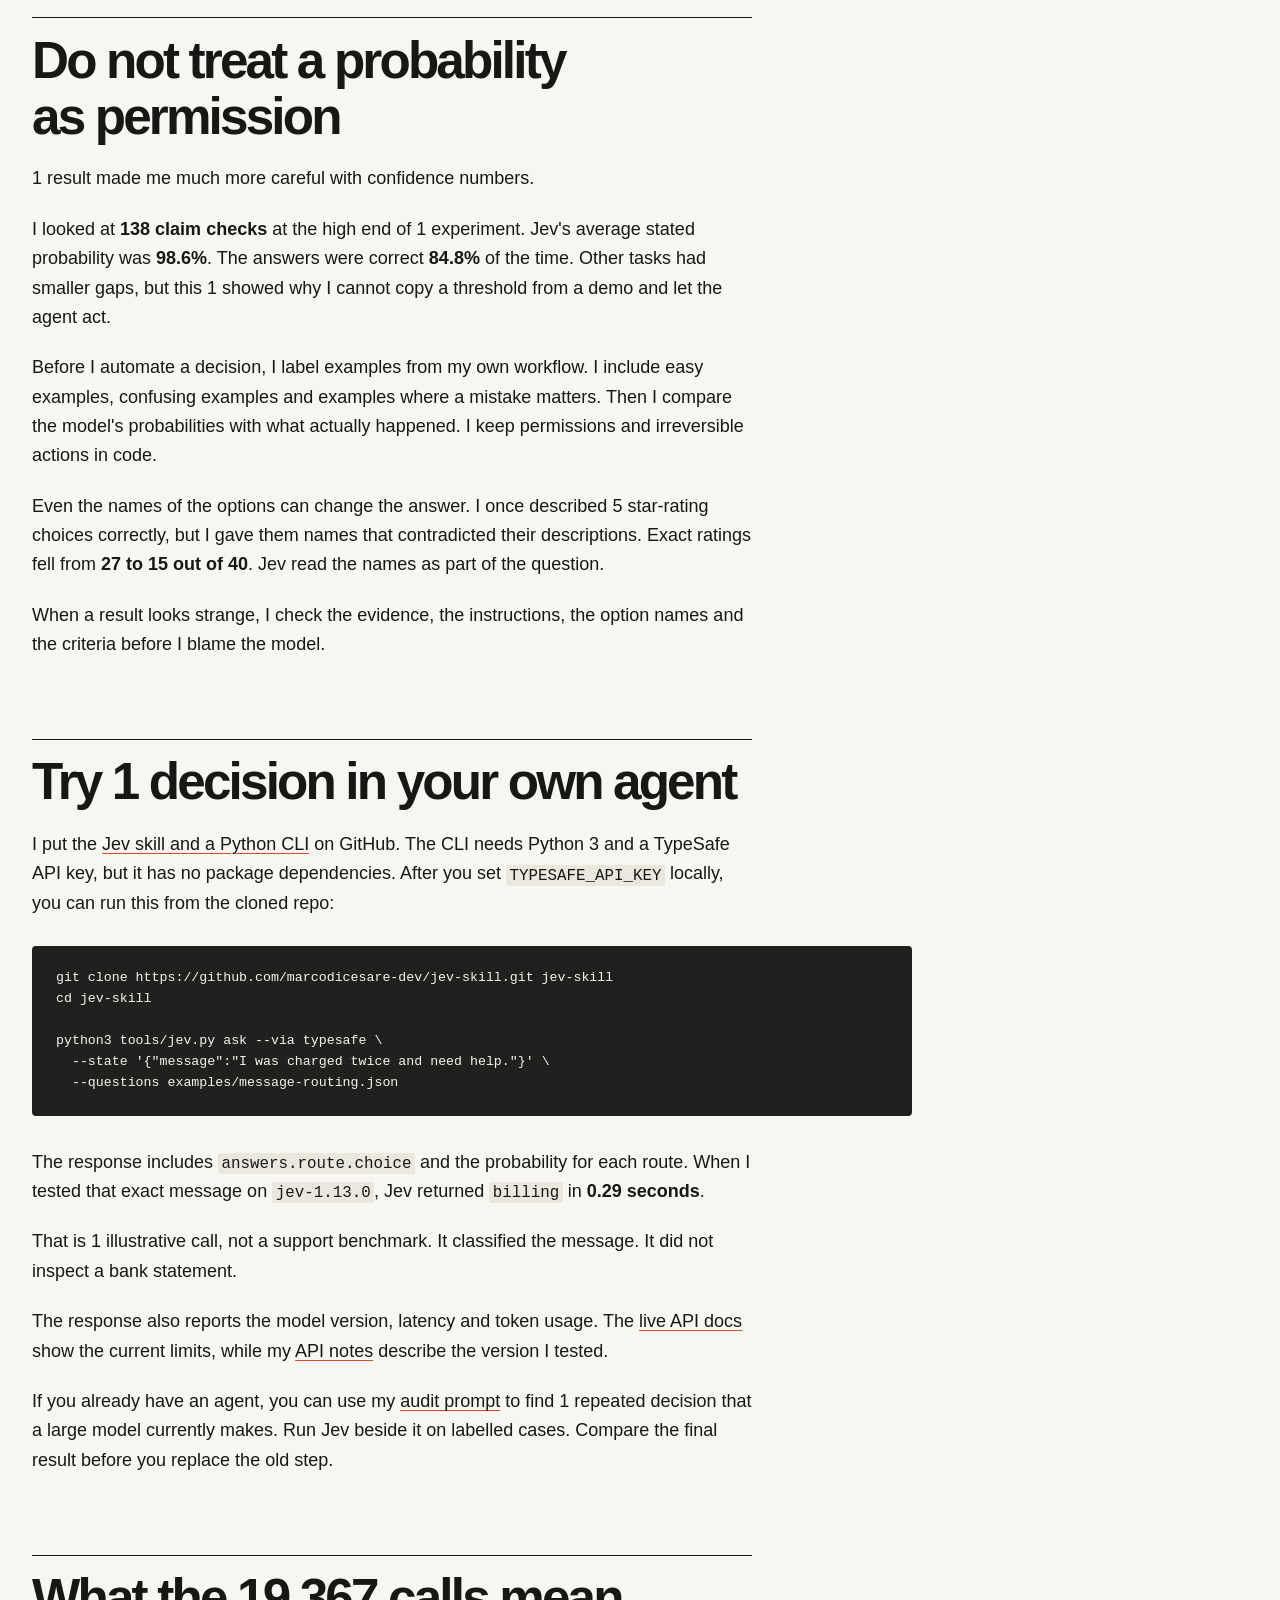
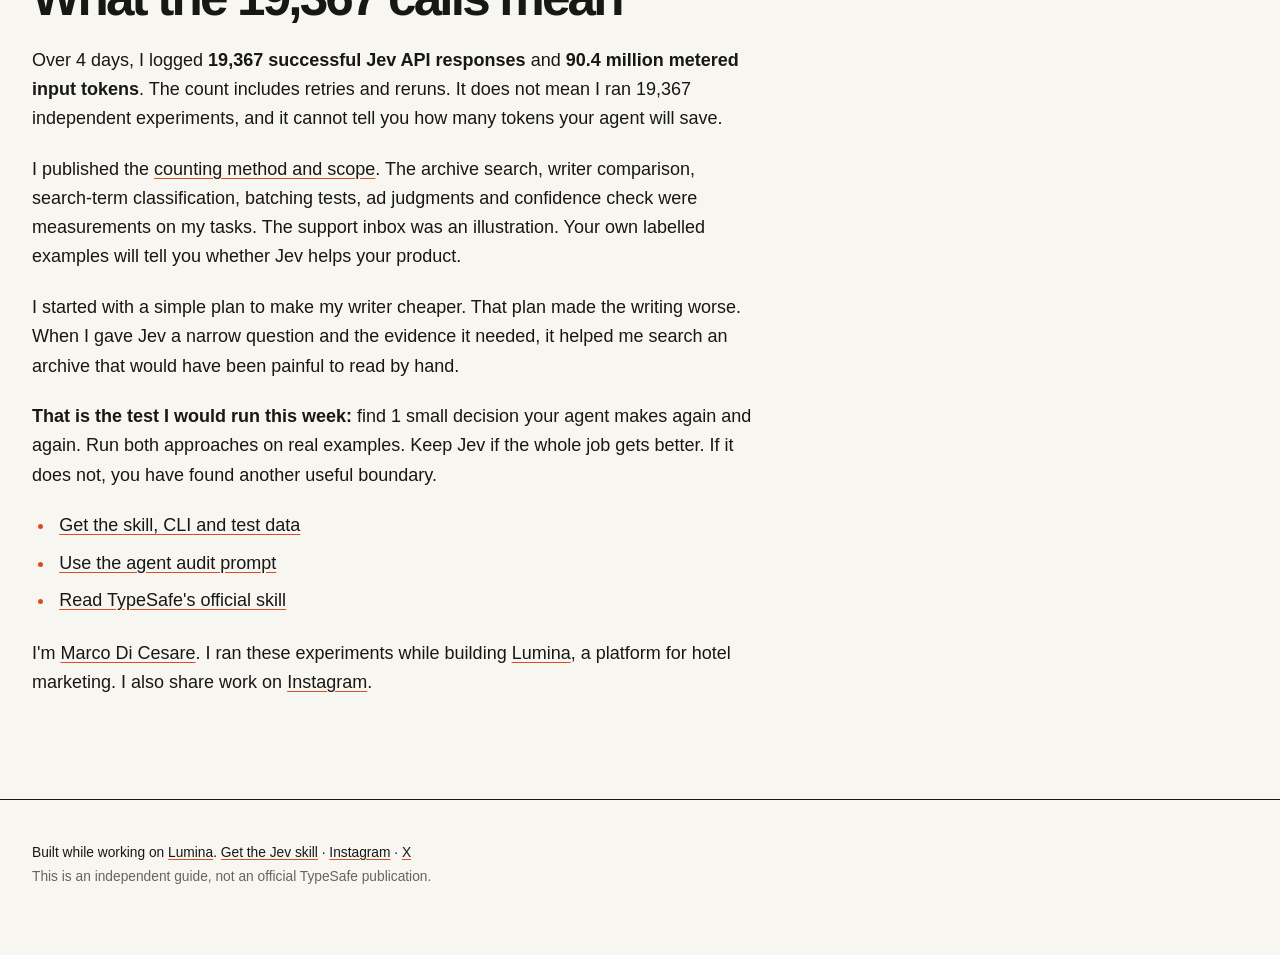
==== commit d0296f12: "Publish final Jev guide and illustrated quick start" ====
--- a/docs/index.html
+++ b/docs/index.html
@@ -5,11 +5,11 @@
   <meta name="viewport" content="width=device-width, initial-scale=1">
   <meta name="robots" content="index, follow">
   <title>The Ultimate Guide to Jev (After 19,367 Calls and 90M Tokens) — Marco Di Cesare</title>
-  <meta name="description" content="A practical guide to Jev and TypeSafe System One after 19,367 successful calls: API quickstart, 5 copyable recipes, measured failures, agent patterns, cost and calibration.">
+  <meta name="description" content="I tried to make my AI writer cheaper with Jev. The writing got worse. After 19,367 calls, here is where the decision model helped, failed, and earned a place in an agent.">
   <link rel="canonical" href="https://marcodicesare-dev.github.io/jev-skill/">
   <meta property="og:type" content="article">
   <meta property="og:title" content="The Ultimate Guide to Jev (After 19,367 Calls and 90M Tokens)">
-  <meta property="og:description" content="We ran Jev 19,367 times. The result that changed how we use it was a failure. Read the tested guide and copy a first workflow.">
+  <meta property="og:description" content="I tried to make my AI writer cheaper with Jev. The writing got worse. Then I gave the model a different job.">
   <meta property="og:url" content="https://marcodicesare-dev.github.io/jev-skill/">
   <meta property="og:image" content="https://marcodicesare-dev.github.io/jev-skill/assets/jev-guide-cover.png">
   <meta name="twitter:card" content="summary_large_image">
@@ -22,89 +22,129 @@
   <a class="skip" href="#article">Skip to the guide</a>
   <header class="site-head"><a class="wordmark" href="https://marcodicesare-dev.github.io/jev-skill/">Jev, explained.</a><nav aria-label="Main navigation"><a href="https://github.com/marcodicesare-dev/jev-skill">The skill on GitHub ↗</a><a href="https://github.com/marcodicesare-dev/jev-skill/blob/main/AUDIT-YOUR-AGENT.md">Audit your agent ↗</a></nav></header>
   <main id="article">
-    <header class="article-head"><h1>The Ultimate Guide to Jev (After 19,367 Calls and 90M Tokens)</h1><p class="dek">The failures, a runnable call, and 5 questions worth stealing.</p><p class="byline">By <a href="https://x.com/marcodice_ai">Marco Di Cesare</a> · 28 September 2026 · Independent research</p></header>
+    <header class="article-head"><h1>The Ultimate Guide to Jev (After 19,367 Calls and 90M Tokens)</h1><p class="dek">I made my AI writer 37% cheaper. The ads got worse, 13–3. Then Jev found 51 of 54 buried instructions for $0.32.</p><p class="byline">By <a href="https://x.com/marcodice_ai">Marco Di Cesare</a> · 28 September 2026</p></header>
     <article>
 
-<p><img src="assets/jev-guide-cover.png" width="2000" height="825" loading="eager" alt="An illustrated Jev decision at the edge of a larger system" /></p>
-<p>I spent 4 days trying to work out where Jev actually belongs in an AI system. The count in the title is from our logs: <strong>19,367 successful API responses and 90.4M metered input tokens</strong>, including retries and reruns. It is the size of the investigation, not a claim that every call was a different experiment. <a href="https://github.com/marcodicesare-dev/jev-skill/blob/main/reference/research-scope.md">Here's how I counted it.</a></p>
-<p>The first expensive lesson was a failure. I let Jev choose which source notes an ad writer could see. The writer with <em>all</em> the notes won 13 of 20 comparisons; the writer with Jev's selection won 3, and 4 tied. The apparently clever optimization removed details the writer needed. The next day, Jev helped us search 30,143 utterances of old calls in 108 seconds for $0.32, finding 51 of 54 known instructions while we read only 7% of the windows. Same model. Different job.</p>
-<p>So here is the useful question: <strong>Which small decisions are you currently paying a writing model to make, and which ones should stay with the writer?</strong> This guide gives you an answer you can test in your own workflow, plus the command, question sets and failures we wish we had seen first.</p>
-<h2 id="what-jev-does-in-one-minute">What Jev does in one minute</h2>
-<p>Jev is TypeSafe's <em>decision</em> model. Give it one <code>state</code> (text or a JSON object) and up to 256 focused questions about that same state. It returns one of 3 typed answers:</p>
+<p><img src="assets/jev-guide-cover.png" width="1983" height="793" loading="eager" alt="A small writer beneath an enormous open book, with a page lifting into the light" /></p>
+<h2 id="i-tried-to-make-my-ai-writer-cheaper-the-writing-got-worse">I tried to make my AI writer cheaper. The writing got worse.</h2>
+<p>My AI writer had 44 research notes. It could read them all at once, but every note added to the bill. I thought I could save money by asking a smaller model to pick the useful notes first.</p>
+<p>I tried it, and then I compared the ads it wrote across 20 cases.</p>
 <table>
 <thead>
 <tr>
-<th>Ask for</th>
-<th>Jev returns</th>
-<th>A real use</th>
+<th>What the writer could read</th>
+<th style="text-align: right;">Comparisons it won</th>
 </tr>
 </thead>
 <tbody>
 <tr>
-<td><strong>Choice</strong></td>
-<td>One of the options you defined, with probabilities</td>
-<td>Which prepared support answer fits this message?</td>
+<td>All 44 notes</td>
+<td style="text-align: right;"><strong>13</strong></td>
 </tr>
 <tr>
-<td><strong>Score</strong></td>
-<td>A position on levels you described in words</td>
-<td>How strongly does this review complain about noise?</td>
+<td>Only the notes Jev selected</td>
+<td style="text-align: right;"><strong>3</strong></td>
 </tr>
 <tr>
-<td><strong>Noul</strong></td>
-<td>A probability for yes/no</td>
-<td>Does this extracted rating appear in its saved source page?</td>
+<td>Inconclusive because the judge changed its answer when I reversed the order</td>
+<td style="text-align: right;"><strong>4</strong></td>
 </tr>
 </tbody>
 </table>
-<p>It does <strong>not</strong> write the support answer, explain a decision, read an image, calculate a total or grant an agent permission. Your code owns the steps and what happens when Jev is wrong. TypeSafe's <a href="https://docs.typesafe.ai/">official documentation</a> is the authority for the current API; the <a href="https://github.com/marcodicesare-dev/jev-skill/blob/main/SKILL.md">skill in this repo</a> describes what we measured on our tasks.</p>
-<p>Think about a coding agent that asks a large model “Is this request about billing?” before every reply. If the only legal outcomes are <code>billing</code>, <code>booking</code> and <code>other</code>, the agent may be buying open-ended text generation for a closed choice. Jev can answer that choice while the writing model handles the actual reply. But if the agent is deciding what evidence to show the writer, our ad test says to be careful: a fast filter can make a good writer worse.</p>
-<h2 id="get-one-answer-before-building-a-system">Get one answer before building a system</h2>
-<p>Clone the repo as an agent skill for <a href="https://github.com/marcodicesare-dev/jev-skill">Claude Code</a> or Codex:</p>
-<div class="sourceCode" id="cb1"><pre class="sourceCode bash"><code class="sourceCode bash"><span id="cb1-1"><a href="#cb1-1" aria-hidden="true" tabindex="-1"></a><span class="fu">git</span> clone https://github.com/marcodicesare-dev/jev-skill.git ~/.claude/skills/jev</span>
-<span id="cb1-2"><a href="#cb1-2" aria-hidden="true" tabindex="-1"></a><span class="co"># Or: git clone https://github.com/marcodicesare-dev/jev-skill.git ~/.agents/skills/jev</span></span>
-<span id="cb1-3"><a href="#cb1-3" aria-hidden="true" tabindex="-1"></a><span class="bu">export</span> <span class="va">TYPESAFE_API_KEY</span><span class="op">=</span>...  <span class="co"># set locally; never paste a key into a prompt or commit</span></span></code></pre></div>
-<p>The example below uses the direct TypeSafe route, tested live on 28 September (HTTP 200, <code>jev-1.13.0</code>). The CLI defaults to LLM API if you omit <code>--via typesafe</code>, because that gateway handled most of our experiments; that route needs <code>LLMAPI_API_KEY</code>. OpenRouter is available with <code>--via openrouter</code> and a pinned model version. TypeSafe <a href="https://x.com/typesafeai/status/2104337822350221795">reopened signups on 28 September</a> after a temporary pause. Check current access and billing terms before using any route.</p>
-<div class="sourceCode" id="cb2"><pre class="sourceCode bash"><code class="sourceCode bash"><span id="cb2-1"><a href="#cb2-1" aria-hidden="true" tabindex="-1"></a><span class="va">J</span><span class="op">=</span>~/.claude/skills/jev</span>
-<span id="cb2-2"><a href="#cb2-2" aria-hidden="true" tabindex="-1"></a><span class="ex">python3</span> <span class="st">&quot;</span><span class="va">$J</span><span class="st">/tools/jev.py&quot;</span> ask <span class="dt">\</span></span>
-<span id="cb2-3"><a href="#cb2-3" aria-hidden="true" tabindex="-1"></a>  <span class="at">--via</span> typesafe <span class="dt">\</span></span>
-<span id="cb2-4"><a href="#cb2-4" aria-hidden="true" tabindex="-1"></a>  <span class="at">--state</span> <span class="st">&#39;{&quot;review&quot;:&quot;The room was quiet, but breakfast was cold.&quot;}&#39;</span> <span class="dt">\</span></span>
-<span id="cb2-5"><a href="#cb2-5" aria-hidden="true" tabindex="-1"></a>  <span class="at">--questions</span> <span class="st">&#39;{&quot;noise&quot;:{&quot;type&quot;:&quot;noul&quot;,&quot;instructions&quot;:&quot;Does `review` complain about noise?&quot;,&quot;criteria&quot;:{&quot;true&quot;:&quot;A noise complaint is present&quot;,&quot;false&quot;:&quot;No noise complaint is present&quot;}}}&#39;</span></span></code></pre></div>
-<p>Look at <code>answers.noise.noul</code> and <code>model</code> in the response. The question ID is for your code; the full question belongs in <code>instructions</code>. A probability near 1 means the model strongly leans yes. <strong>It does not mean the answer is right that often on your data.</strong> Our <a href="https://github.com/marcodicesare-dev/jev-skill/blob/main/reference/api.md">API reference</a> has exact Choice, Score and Noul shapes, limits and errors.</p>
-<h2 id="the-3-places-i-would-look-first">The 3 places I would look first</h2>
-<p><strong>1. A repeated closed decision inside an agent.</strong> Find a call that returns a category, score or yes/no, where the available moves are known before the model runs. Have code enumerate the legal options. Ask Jev to pick. Keep a fallback and compare its answers against labelled examples before replacing anything. This is the same construction behind the “Jev plays chess” demonstrations: code supplies legal moves; Jev chooses one. Jev is not calculating chess.</p>
-<p><strong>2. A large collection nobody reads end to end.</strong> Split documents, reviews or transcripts into overlapping pieces. Ask the <em>same</em> narrow question of each piece and read the flagged ones. We found 51 of 54 known instructions in our call archive that way; keyword search found 49, and their union found 53. The win was not that Jev “understood our company.” It turned an archive too big to inspect into a shorter reading queue. Keep keyword search beside it because both missed something.</p>
-<p><strong>3. A claim that should point back to its source.</strong> Save the source text beside every extracted value, then ask whether that specific value is supported, contradicted or absent. In a small incident test, this flagged 3 invented hotel facts and passed 2 true controls. One invented rating came from a saved page that was only a 223-character bot check. A simple page-length check should have caught that <em>before</em> Jev ran. The <a href="https://github.com/marcodicesare-dev/jev-skill/blob/main/recipes/claim-vs-source.json">claim-versus-source recipe</a> is a starting point, not a universal fact checker; a loose geographic paraphrase still passed in our test.</p>
-<p>If you want your agent to find candidate callsites, <a href="https://github.com/marcodicesare-dev/jev-skill/blob/main/AUDIT-YOUR-AGENT.md">paste this audit prompt into it</a>. It asks for code locations, actual frequency and cost, a bounded Jev question, and a shadow comparison. It also permits the right answer: keep the current system.</p>
-<h2 id="the-mistakes-that-mattered-more-than-the-benchmark-wins">The mistakes that mattered more than the benchmark wins</h2>
-<p><strong>Don't let Jev preselect a writer's readable material.</strong> In our 20-ad comparison, the full-context writer won 13–3 with 4 ties. Jev can check a draft <em>after</em> the writer has used the sources, if the check is a narrow rule. It could help select from an archive that will never fit in the writer's context; it hurt when 44 notes already fit.</p>
-<p><strong>Put the evidence you would inspect into the state.</strong> On 300 labelled hotel search terms, keyword-only classification reached 88.3%. With the top 5 search results in the state, it reached 98.7%. Those results cost money to fetch and can be noisy. The lesson is to measure the <em>whole evidence path</em>, not celebrate the Jev call alone.</p>
-<p><strong>Write option names as carefully as the descriptions.</strong> We gave a star-rating question 5 options, then deliberately renamed the keys to contradict their descriptions. Exact answers fell from 27 to 15 of 40. Neutral keys were fine. The <a href="https://github.com/marcodicesare-dev/jev-skill/blob/main/reference/api.md">API reference</a> shows the shape; a key is not invisible metadata.</p>
-<p><strong>One text per call; many questions about that text.</strong> When we packed several reviews into one state, 8–34% of answers changed across the tested setups. Packing questions about one review preserved answers in our test and saved about 4× on short reviews. TypeSafe measured a larger saving on a long article; your text length changes the economics. <a href="https://github.com/marcodicesare-dev/jev-skill/blob/main/reference/api.md#what-a-call-costs-and-why-batching-saves-less-on-short-texts">See the measurements.</a></p>
-<p><strong>Treat confidence as a ranking until you calibrate it.</strong> In 138 high-probability claim checks, the model's mean stated probability was 98.6%; observed accuracy was 84.8%. We also saw tasks with much smaller gaps. A <code>0.9</code> automation line copied from someone else's recipe has no warrant. Label examples from your workflow and choose the point where mistakes and human review are acceptable.</p>
-<p><strong>A simple injection question is a smoke alarm, not a lock.</strong> Our question caught 120 of 120 obvious planted instructions in reviews. An <a href="https://backnotprop.com/blog/jev-guardrails">independent test</a> found 0% recall on harder attacks at a 1% false-alarm operating point. Code must retain the permission boundary regardless of Jev's answer.</p>
-<h2 id="what-this-could-unlock-if-the-whole-workflow-earns-it">What this could unlock, if the whole workflow earns it</h2>
-<p>The interesting construction is <strong>many cheap, typed decisions around a smaller number of writing steps</strong>. A model writes a plan or answer; Jev checks a concrete property, chooses among approved moves, or routes the uncertain case to a person. The choices can repeat at a pace that makes some old workflows worth reconsidering:</p>
+<p>I had made the writer cheaper by hiding things it needed to know.</p>
+<p>I almost gave up on the smaller model. Then I gave it a different job. I had 30,143 utterances from old team calls, and I wanted to find instructions buried inside them.</p>
+<p>The model found <strong>51 of 54</strong> instructions that I already knew were there. I only had to read <strong>7% of the archive windows</strong> it had checked. The run took <strong>108 seconds</strong> and cost <strong>$0.32</strong>.</p>
+<p><img src="assets/jev-archive.png" width="1983" height="793" loading="lazy" alt="A person examines 1 note against a vast cliff of archived documents" /></p>
+<p>The model behaved differently because I had given it a different job.</p>
+<p>I spent 4 days testing <a href="https://docs.typesafe.ai/">Jev</a>, TypeSafe's decision model, while building agents at <a href="https://www.luminafrontier.ai/?utm_source=github_pages&amp;utm_medium=guide&amp;utm_campaign=jev_skill">Lumina Frontier</a>. I wanted to know which decisions I could give it, and which ones I should leave alone. The <a href="https://github.com/marcodicesare-dev/jev-skill/blob/main/reference/research-scope.md">research tally</a> explains what the 19,367 calls in the title actually count.</p>
+<h2 id="start-with-a-small-question">Start with a small question</h2>
+<p>Imagine that a customer sends your company this message:</p>
+<blockquote>
+<p>I was charged twice and need help.</p>
+</blockquote>
+<p>What should an AI do with it? It could send the message to the billing queue.</p>
+<p>That is a small decision. It should not decide that 2 charges really happened, because it has not seen the account. It should not issue a refund, because choosing a queue is not the same as checking a payment.</p>
+<p>This is where Jev makes sense to me. My code supplies the possible queues. Jev reads the message and chooses 1. Then another system or a person checks the account and replies.</p>
+<p>The same idea works in other places:</p>
 <ul>
-<li><strong>An archive you can ask new questions of tomorrow.</strong> Tag every review or document with a new semantic question, then count, group or retrieve the matching source records. For a count, calibrate first; summing overconfident probabilities can inflate rare events.</li>
-<li><strong>A brand that remembers corrections.</strong> Turn a human correction into a narrowly worded check over future drafts, and show the reviewer the sentence that triggered it. We tested rule checks in isolation; a continuously learning brand workflow remains a product hypothesis.</li>
-<li><strong>A live interface that reacts to meaning.</strong> A form or support desk could select a prepared next step as a person speaks or types, without waiting for a prose answer at every turn. We measured the speed of the individual decisions; we have not proved a customer interaction works better.</li>
-<li><strong>Pages assembled from approved pieces for a specific need.</strong> We tested one version on 40 hotel searches. A blind model judge preferred 38 assembled pages to a generic hotel homepage, but about 1/3 mixed pieces poorly, the comparison was weak, and no real visitor outcome was measured. The product question remains open.</li>
+<li><strong>Before publication:</strong> Jev can check whether a saved passage supports a claim in an article.</li>
+<li><strong>During research:</strong> Jev can flag a passage in a large archive that may answer my question.</li>
 </ul>
-<p>These are building hypotheses, not 4 shipped products. The speed of a brick does not prove the house is useful. Start with the customer job, the current alternative, and a test that can actually tell you the idea was wrong.</p>
-<h2 id="so-what">So what?</h2>
-<p>Try Jev when your agent repeats a bounded decision: a route, a source check, a score, or a yes/no. Keep code in charge of the legal actions and leave writing and open-ended reasoning with the writing model. In our tests, letting Jev select source notes made the writer worse, 13–3 across 20 comparisons. Asking 1 narrow question of each archive window found 51 of 54 known instructions for $0.32. The model's speed alone did not predict which job improved.</p>
-<p>Before replacing a call, run the same cases through both paths and compare errors, human reviews, latency and total provider cost. The measured results above came from our tasks; your threshold needs your own labelled cases.</p>
-<p>Here is the short procedure:</p>
-<pre class="text"><code>1. Name the exact decision and the code that consumes it.
-2. Write the legal answers and the evidence a human would read.
-3. Keep one item in each state; ask related questions together.
-4. Run Jev beside the current path on labelled easy, ambiguous and bad cases.
-5. Compare mistakes, human review, latency and total provider cost.
-6. Change the path only when it wins on the job you actually have.</code></pre>
-<p>The <a href="https://github.com/marcodicesare-dev/jev-skill/blob/main/recipes/README.md">5 tested question sets</a> and <a href="https://github.com/marcodicesare-dev/jev-skill/blob/main/AUDIT-YOUR-AGENT.md">agent audit prompt</a> let you start today. The <a href="https://github.com/marcodicesare-dev/jev-skill/blob/main/reference/capabilities.md">capability notes</a> show denominators and limits for the numbers above. If your experiment contradicts ours, send the state shape, question, expected answer and model version in an issue, with private data removed. That would make this guide better than another round of Jev hype.</p>
-<hr />
-<p>Written by <a href="https://x.com/marcodice_ai">Marco Di Cesare</a>. The experiments came from work on <a href="https://www.luminafrontier.ai/?utm_source=github_pages&amp;utm_medium=guide&amp;utm_campaign=jev_skill">Lumina</a>, where we build tools for hotel marketing. More visual notes: <a href="https://www.instagram.com/marcodice.ai/">Instagram</a>. This is an independent guide, not a TypeSafe publication.</p>
+<p>In each case, it answers a question about evidence that I can keep and inspect.</p>
+<p>Jev accepts a <strong>state</strong>, which can be text or JSON, and questions about that state. It returns typed answers and probabilities. I can use <strong>Choice</strong> to select from options I provide, <strong>Score</strong> to place an item on a scale I describe, or <strong>Noul</strong> to answer a yes-or-no question with a probability. <a href="https://docs.typesafe.ai/">TypeSafe's documentation</a> has the current API details.</p>
+<p>I have not measured a complete support workflow. The customer message is an example that makes the boundary easy to see. The results below come from work I actually tested.</p>
+<h2 id="show-the-model-what-a-person-would-look-at">Show the model what a person would look at</h2>
+<p>I asked Jev to classify 300 search terms about hotels. I tested 2 versions of the same task:</p>
+<table>
+<thead>
+<tr>
+<th>Evidence Jev could see</th>
+<th style="text-align: right;">Correct classifications on my labelled examples</th>
+</tr>
+</thead>
+<tbody>
+<tr>
+<td>Only the search query</td>
+<td style="text-align: right;"><strong>88.3%</strong></td>
+</tr>
+<tr>
+<td>The query and its top 5 search results</td>
+<td style="text-align: right;"><strong>98.7%</strong></td>
+</tr>
+</tbody>
+</table>
+<p>Those results gave it the same clues a person might glance at before making the call. The improvement came from showing the model the evidence it needed.</p>
+<p>This sounds obvious until you see how often an AI is asked to judge a source it cannot really read. In another system I tested, an AI reported a hotel's rating as <strong>9.5</strong>. The page it had saved as its source was a <strong>223-character bot check</strong>. The rating was nowhere on that page.</p>
+<p><img src="assets/jev-source-check.png" width="1983" height="793" loading="lazy" alt="A small investigator finds a thin thread to a hotel behind an enormous blank source page" /></p>
+<p>In a small incident test, Jev flagged that claim and 2 other invented facts. It also passed 2 true controls. That was useful, but I should have caught the bot page with ordinary code before asking Jev anything. A page with almost no content should not be treated as a source for a hotel rating.</p>
+<p>My rule now is simple: if code can settle a problem, I use code. If the answer depends on what a passage means, I give the model the passage and ask a precise question about it. The <a href="https://github.com/marcodicesare-dev/jev-skill/blob/main/recipes/claim-vs-source.json">claim-versus-source recipe</a> shows the question I tested and its limits.</p>
+<h2 id="ask-several-questions-about-1-thing">Ask several questions about 1 thing</h2>
+<p>1 customer message might raise 3 questions:</p>
+<ul>
+<li>Which queue should receive it?</li>
+<li>Is the customer asking for a refund?</li>
+<li>Is the message trying to give instructions to the AI agent?</li>
+</ul>
+<p>All 3 questions use the same message as evidence, so I can ask them in 1 call.</p>
+<p>I tried the opposite approach in my review experiments. I packed different texts into 1 state and asked the model to keep them straight. Depending on the setup, <strong>8% to 34%</strong> of the answers changed.</p>
+<p>When I grouped several questions about 1 short text, the answers stayed stable and the calls cost about <strong>4× less</strong> in my setup.</p>
+<p>I use 1 item per state and ask several questions about that item. TypeSafe allows up to <strong>256 questions</strong> in 1 call, although each question still costs something. If 2 questions need different evidence, I make separate calls. The <a href="https://github.com/marcodicesare-dev/jev-skill/blob/main/reference/api.md">API notes</a> explain the measured cost and question shapes.</p>
+<h2 id="check-the-finished-work-not-the-price-of-1-step">Check the finished work, not the price of 1 step</h2>
+<p>Here is why the writer experiment failed.</p>
+<p>All 44 notes fit in the writer's context. Jev selected a smaller set, which saved input tokens. But the notes it removed contained details the writer needed. The writer could not use information it had never seen.</p>
+<p>If I had measured only the cost of Jev's call, I might have celebrated. When I compared the finished ads, the writer with all the notes won <strong>13 to 3</strong>. The other <strong>4 comparisons changed when the judge saw the ads in the opposite order</strong>.</p>
+<p>I saw a related limit when I asked Jev to judge ads. I gave it groups of ads that were clearly good, flat, poor and broken. It ordered all <strong>30 groups</strong> correctly in that test. Then I gave it 4 versions that were all good. Its picks were near chance.</p>
+<p>I would use that result to catch an obviously broken draft in this setting. I would not use it to pick the best of 4 strong creative ideas.</p>
+<p>A cheap model call is only a win if the finished job improves. I have to count mistakes, human cleanup, latency, provider cost and the quality of what someone actually uses. The <a href="https://github.com/marcodicesare-dev/jev-skill/blob/main/reference/capabilities.md">capability notes</a> give the test sizes and conditions.</p>
+<h2 id="do-not-treat-a-probability-as-permission">Do not treat a probability as permission</h2>
+<p>1 result made me much more careful with confidence numbers.</p>
+<p>I looked at <strong>138 claim checks</strong> at the high end of 1 experiment. Jev's average stated probability was <strong>98.6%</strong>. The answers were correct <strong>84.8%</strong> of the time. Other tasks had smaller gaps, but this 1 showed why I cannot copy a threshold from a demo and let the agent act.</p>
+<p>Before I automate a decision, I label examples from my own workflow. I include easy examples, confusing examples and examples where a mistake matters. Then I compare the model's probabilities with what actually happened. I keep permissions and irreversible actions in code.</p>
+<p>Even the names of the options can change the answer. I once described 5 star-rating choices correctly, but I gave them names that contradicted their descriptions. Exact ratings fell from <strong>27 to 15 out of 40</strong>. Jev read the names as part of the question.</p>
+<p>When a result looks strange, I check the evidence, the instructions, the option names and the criteria before I blame the model.</p>
+<h2 id="try-1-decision-in-your-own-agent">Try 1 decision in your own agent</h2>
+<p>I put the <a href="https://github.com/marcodicesare-dev/jev-skill/blob/main/README.md">Jev skill and a Python CLI</a> on GitHub. The CLI needs Python 3 and a TypeSafe API key, but it has no package dependencies. After you set <code>TYPESAFE_API_KEY</code> locally, you can run this from the cloned repo:</p>
+<div class="sourceCode" id="cb1"><pre class="sourceCode bash"><code class="sourceCode bash"><span id="cb1-1"><a href="#cb1-1" aria-hidden="true" tabindex="-1"></a><span class="fu">git</span> clone https://github.com/marcodicesare-dev/jev-skill.git jev-skill</span>
+<span id="cb1-2"><a href="#cb1-2" aria-hidden="true" tabindex="-1"></a><span class="bu">cd</span> jev-skill</span>
+<span id="cb1-3"><a href="#cb1-3" aria-hidden="true" tabindex="-1"></a></span>
+<span id="cb1-4"><a href="#cb1-4" aria-hidden="true" tabindex="-1"></a><span class="ex">python3</span> tools/jev.py ask <span class="at">--via</span> typesafe <span class="dt">\</span></span>
+<span id="cb1-5"><a href="#cb1-5" aria-hidden="true" tabindex="-1"></a>  <span class="at">--state</span> <span class="st">&#39;{&quot;message&quot;:&quot;I was charged twice and need help.&quot;}&#39;</span> <span class="dt">\</span></span>
+<span id="cb1-6"><a href="#cb1-6" aria-hidden="true" tabindex="-1"></a>  <span class="at">--questions</span> examples/message-routing.json</span></code></pre></div>
+<p>The response includes <code>answers.route.choice</code> and the probability for each route. When I tested that exact message on <code>jev-1.13.0</code>, Jev returned <code>billing</code> in <strong>0.29 seconds</strong>.</p>
+<p>That is 1 illustrative call, not a support benchmark. It classified the message. It did not inspect a bank statement.</p>
+<p>The response also reports the model version, latency and token usage. The <a href="https://docs.typesafe.ai/">live API docs</a> show the current limits, while my <a href="https://github.com/marcodicesare-dev/jev-skill/blob/main/reference/api.md">API notes</a> describe the version I tested.</p>
+<p>If you already have an agent, you can use my <a href="https://github.com/marcodicesare-dev/jev-skill/blob/main/AUDIT-YOUR-AGENT.md">audit prompt</a> to find 1 repeated decision that a large model currently makes. Run Jev beside it on labelled cases. Compare the final result before you replace the old step.</p>
+<h2 id="what-the-19367-calls-mean">What the 19,367 calls mean</h2>
+<p>Over 4 days, I logged <strong>19,367 successful Jev API responses</strong> and <strong>90.4 million metered input tokens</strong>. The count includes retries and reruns. It does not mean I ran 19,367 independent experiments, and it cannot tell you how many tokens your agent will save.</p>
+<p>I published the <a href="https://github.com/marcodicesare-dev/jev-skill/blob/main/reference/research-scope.md">counting method and scope</a>. The archive search, writer comparison, search-term classification, batching tests, ad judgments and confidence check were measurements on my tasks. The support inbox was an illustration. Your own labelled examples will tell you whether Jev helps your product.</p>
+<p>I started with a simple plan to make my writer cheaper. That plan made the writing worse. When I gave Jev a narrow question and the evidence it needed, it helped me search an archive that would have been painful to read by hand.</p>
+<p><strong>That is the test I would run this week:</strong> find 1 small decision your agent makes again and again. Run both approaches on real examples. Keep Jev if the whole job gets better. If it does not, you have found another useful boundary.</p>
+<ul>
+<li><a href="https://github.com/marcodicesare-dev/jev-skill/blob/main/README.md">Get the skill, CLI and test data</a></li>
+<li><a href="https://github.com/marcodicesare-dev/jev-skill/blob/main/AUDIT-YOUR-AGENT.md">Use the agent audit prompt</a></li>
+<li><a href="https://github.com/typesafe-ai/skills">Read TypeSafe's official skill</a></li>
+</ul>
+<p>I'm <a href="https://x.com/marcodice_ai">Marco Di Cesare</a>. I ran these experiments while building <a href="https://www.luminafrontier.ai/?utm_source=github_pages&amp;utm_medium=guide&amp;utm_campaign=jev_skill">Lumina</a>, a platform for hotel marketing. I also share work on <a href="https://www.instagram.com/marcodice.ai/">Instagram</a>.</p>
 
     </article>
   </main>
--- a/docs/style.css
+++ b/docs/style.css
@@ -19,6 +19,9 @@
 article { max-width: 880px; padding-bottom: 5rem; }
 article > p:first-child { width: min(1306px, calc(100vw - 4rem)); max-width: none; margin: 0 0 4rem; }
 article > p:first-child img { display: block; width: 100%; height: auto; border-radius: 3px; }
+article > p > img { display: block; width: 100%; height: auto; border-radius: 3px; }
+article > p:has(> img) { max-width: 880px; margin: 2.5rem 0 2rem; }
+article > p:first-child:has(> img) { max-width: none; margin: 0 0 4rem; }
 article > p, article > ul, article > ol { max-width: 720px; }
 article > p:nth-child(2) { font-size: 1.34rem; line-height: 1.46; letter-spacing: -.014em; }
 article p { margin: 0 0 1.35rem; }
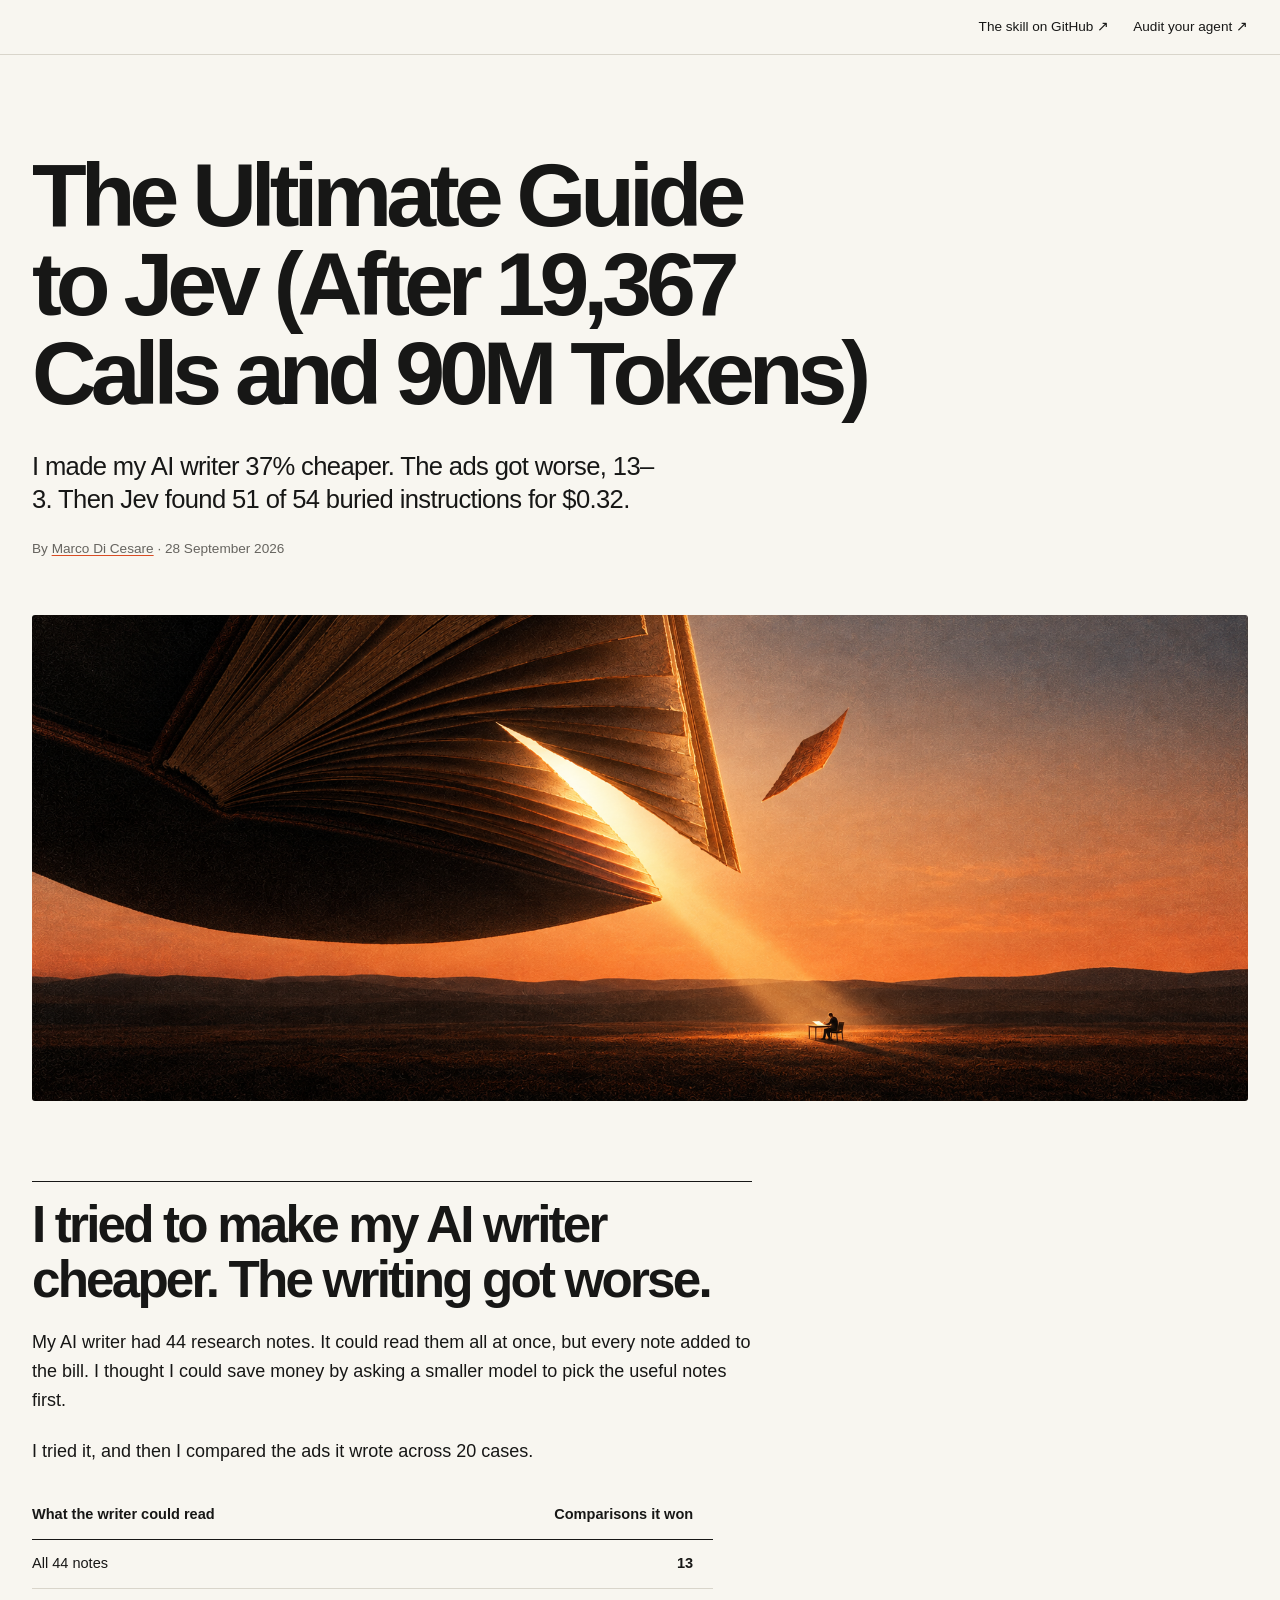
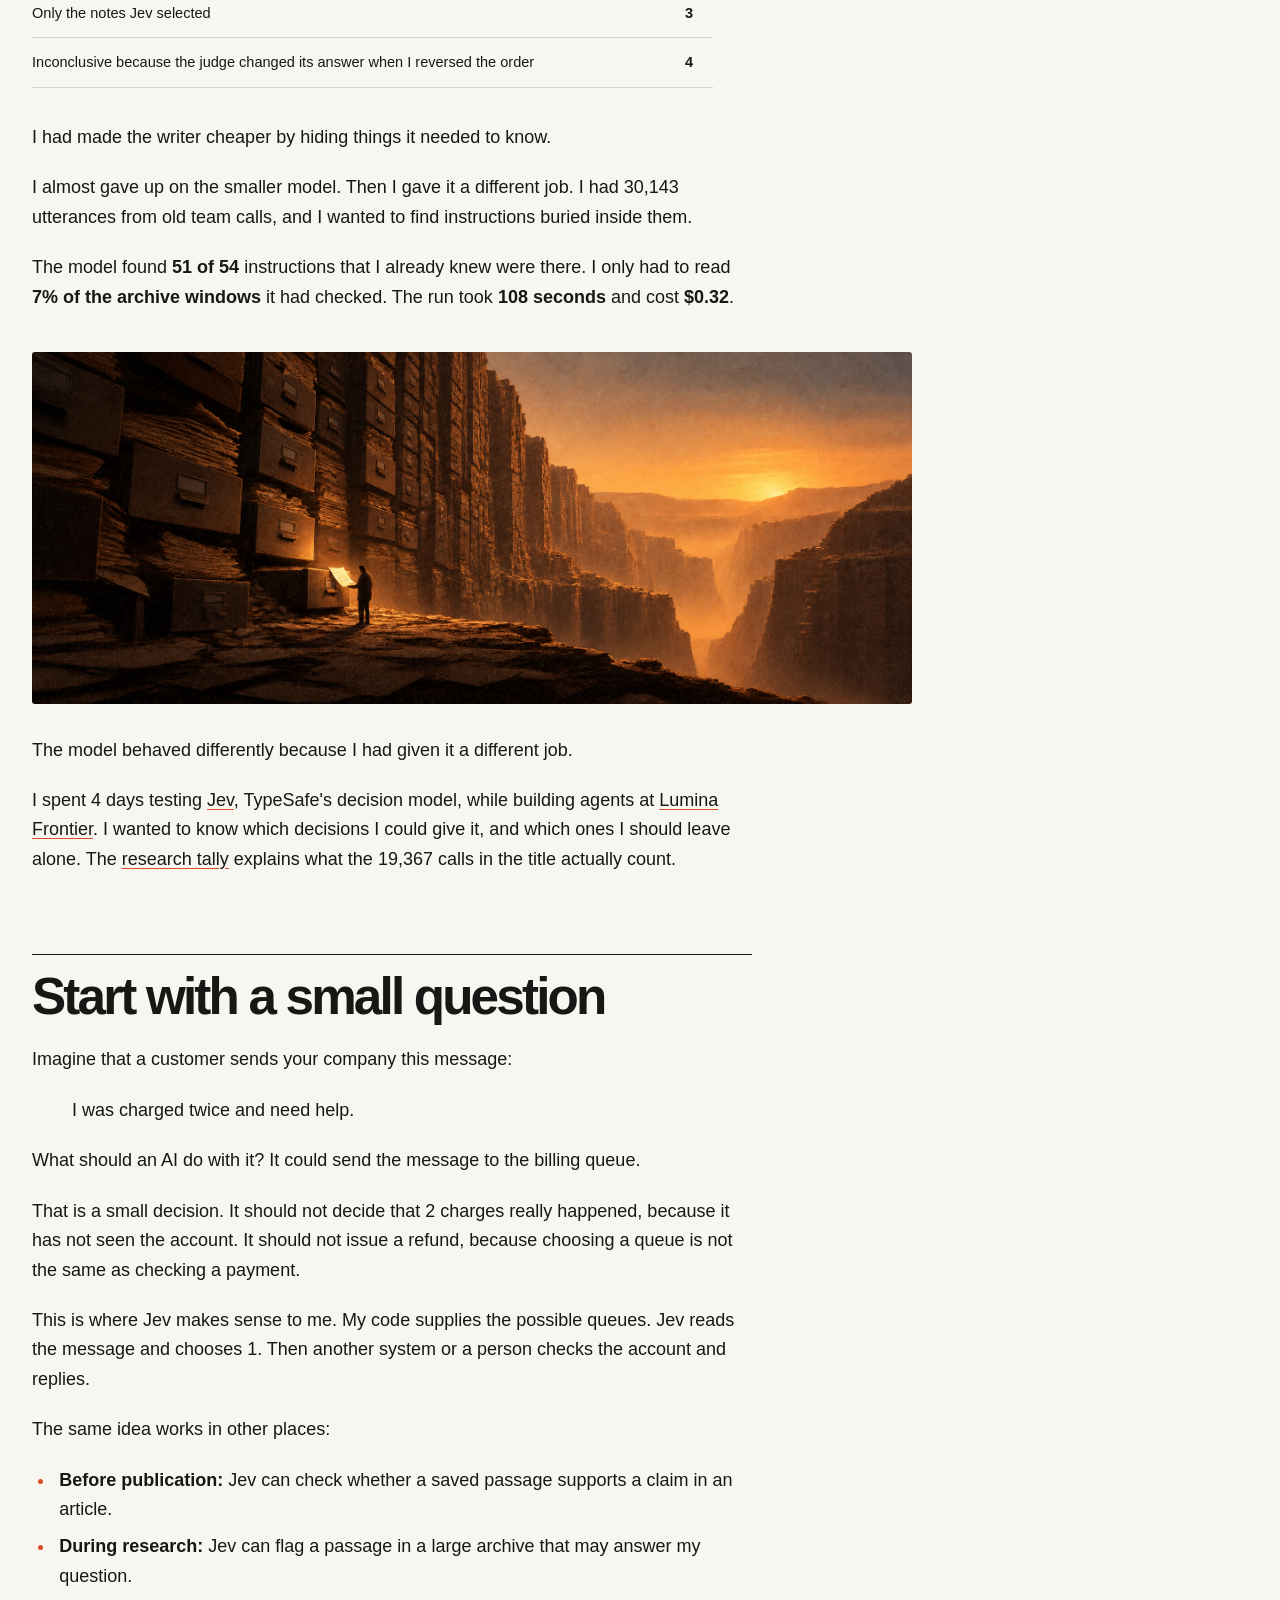
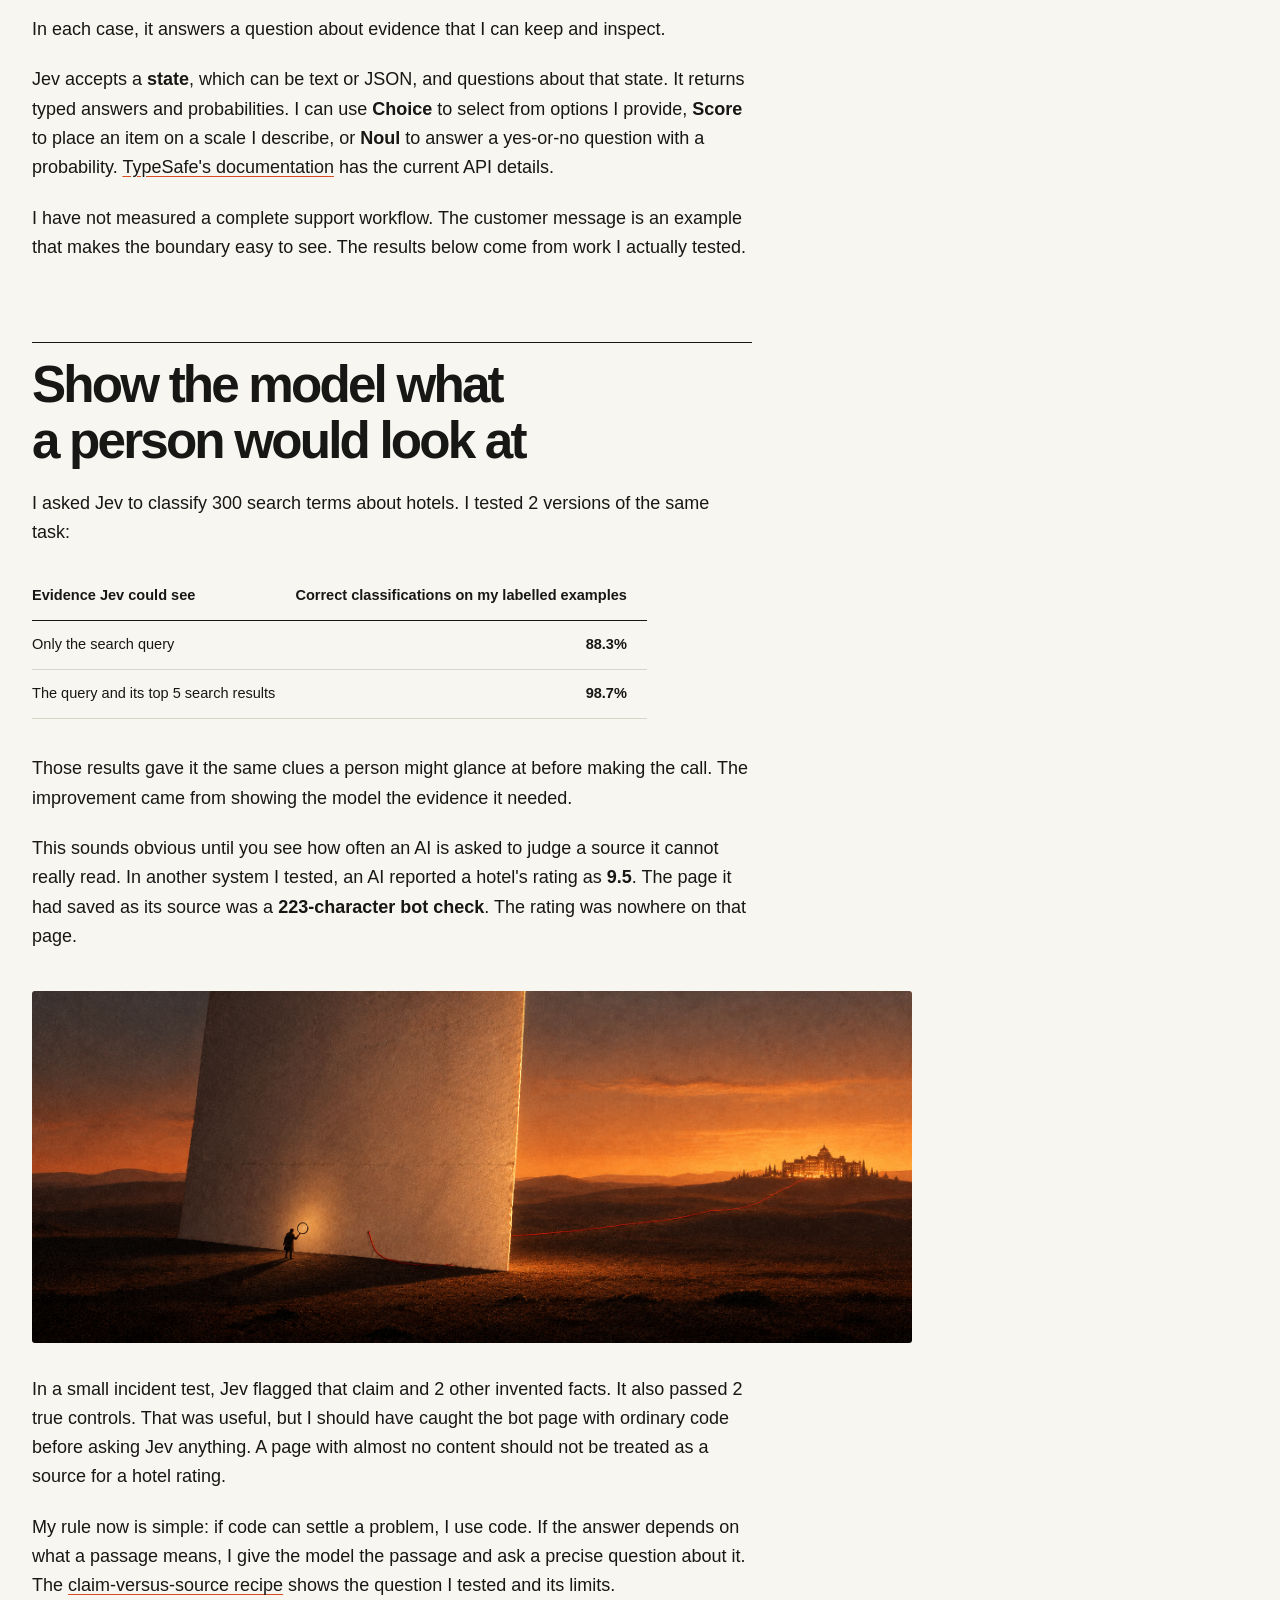
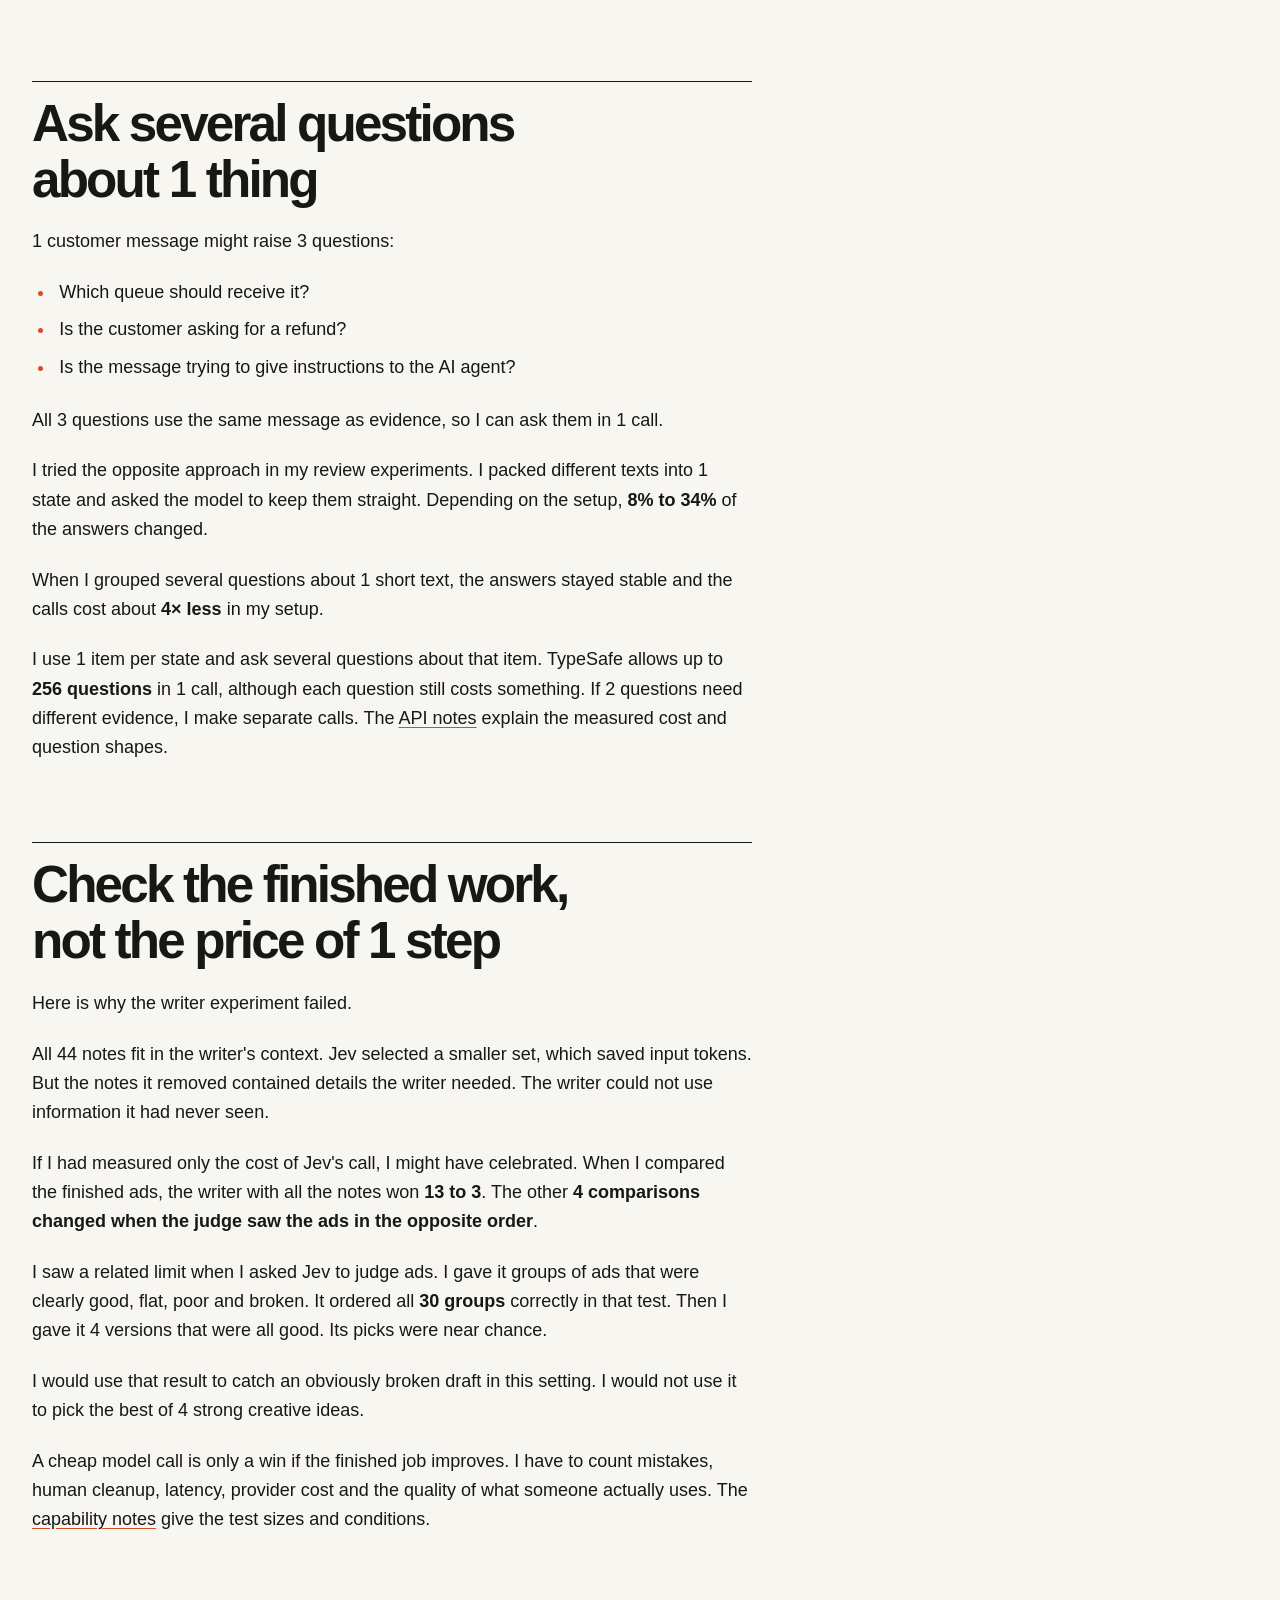
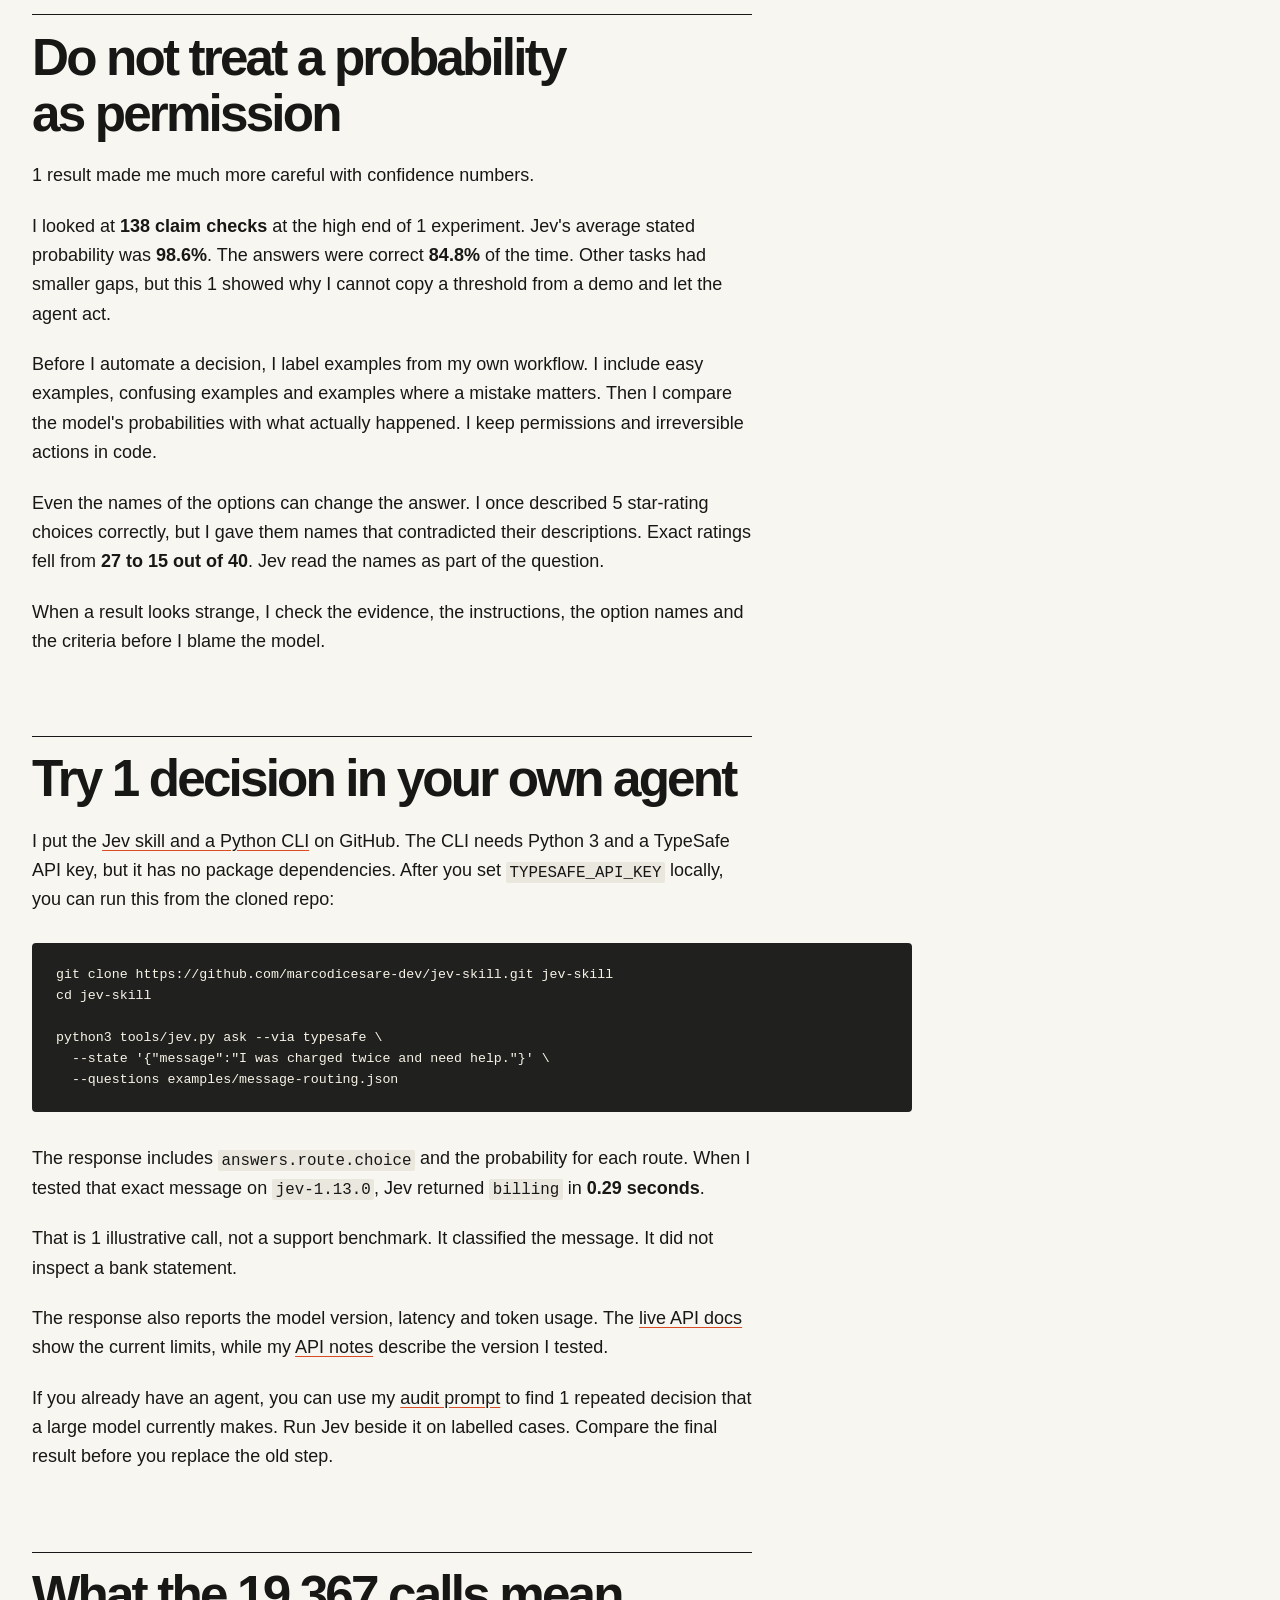
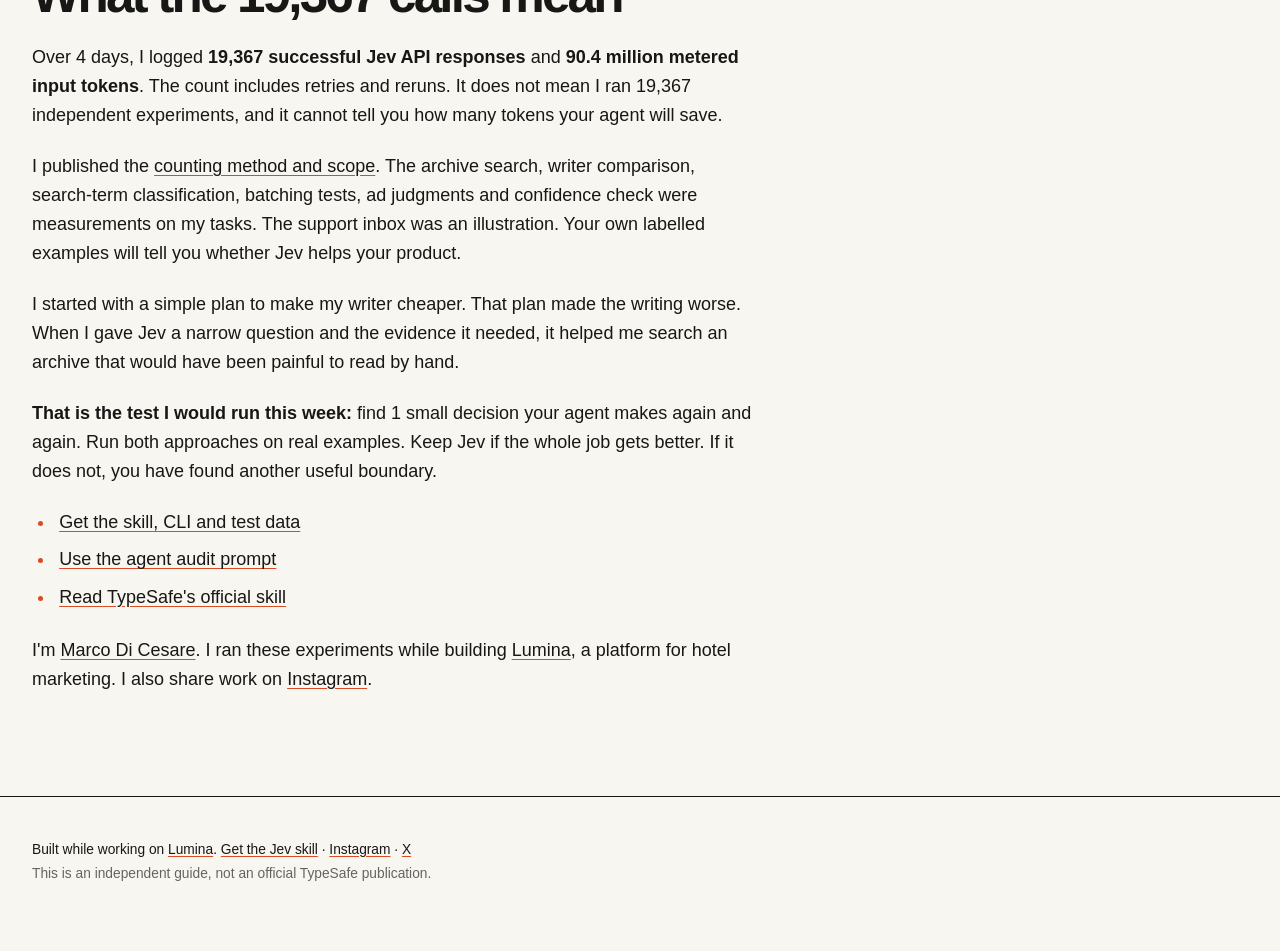
==== commit 4fb94191: "Remove generic Jev header from guide" ====
--- a/docs/index.html
+++ b/docs/index.html
@@ -20,7 +20,7 @@
 </head>
 <body>
   <a class="skip" href="#article">Skip to the guide</a>
-  <header class="site-head"><a class="wordmark" href="https://marcodicesare-dev.github.io/jev-skill/">Jev, explained.</a><nav aria-label="Main navigation"><a href="https://github.com/marcodicesare-dev/jev-skill">The skill on GitHub ↗</a><a href="https://github.com/marcodicesare-dev/jev-skill/blob/main/AUDIT-YOUR-AGENT.md">Audit your agent ↗</a></nav></header>
+  <header class="site-head"><nav aria-label="Main navigation"><a href="https://github.com/marcodicesare-dev/jev-skill">The skill on GitHub ↗</a><a href="https://github.com/marcodicesare-dev/jev-skill/blob/main/AUDIT-YOUR-AGENT.md">Audit your agent ↗</a></nav></header>
   <main id="article">
     <header class="article-head"><h1>The Ultimate Guide to Jev (After 19,367 Calls and 90M Tokens)</h1><p class="dek">I made my AI writer 37% cheaper. The ads got worse, 13–3. Then Jev found 51 of 54 buried instructions for $0.32.</p><p class="byline">By <a href="https://x.com/marcodice_ai">Marco Di Cesare</a> · 28 September 2026</p></header>
     <article>
--- a/docs/style.css
+++ b/docs/style.css
@@ -7,9 +7,8 @@
 a:focus-visible { outline: 2px solid var(--orange); outline-offset: 3px; }
 .skip { position: absolute; top: -100px; left: 1rem; z-index: 10; padding: .4rem .7rem; background: var(--paper); }
 .skip:focus { top: 1rem; }
-.site-head { display: flex; justify-content: space-between; align-items: center; gap: 2rem; max-width: 1340px; margin: 0 auto; padding: 1.15rem 2rem; border-bottom: 1px solid var(--line); font-size: .85rem; line-height: 1.3; }
+.site-head { display: flex; justify-content: flex-end; align-items: center; gap: 2rem; max-width: 1340px; margin: 0 auto; padding: 1.15rem 2rem; border-bottom: 1px solid var(--line); font-size: .85rem; line-height: 1.3; }
 .site-head a { text-decoration: none; }
-.wordmark { font-size: 1rem; font-weight: 700; letter-spacing: -.045em; }
 .site-head nav { display: flex; gap: 1.5rem; }
 main { max-width: 1340px; margin: 0 auto; padding: 0 2rem; }
 .article-head { padding: 6rem 0 3.4rem; }
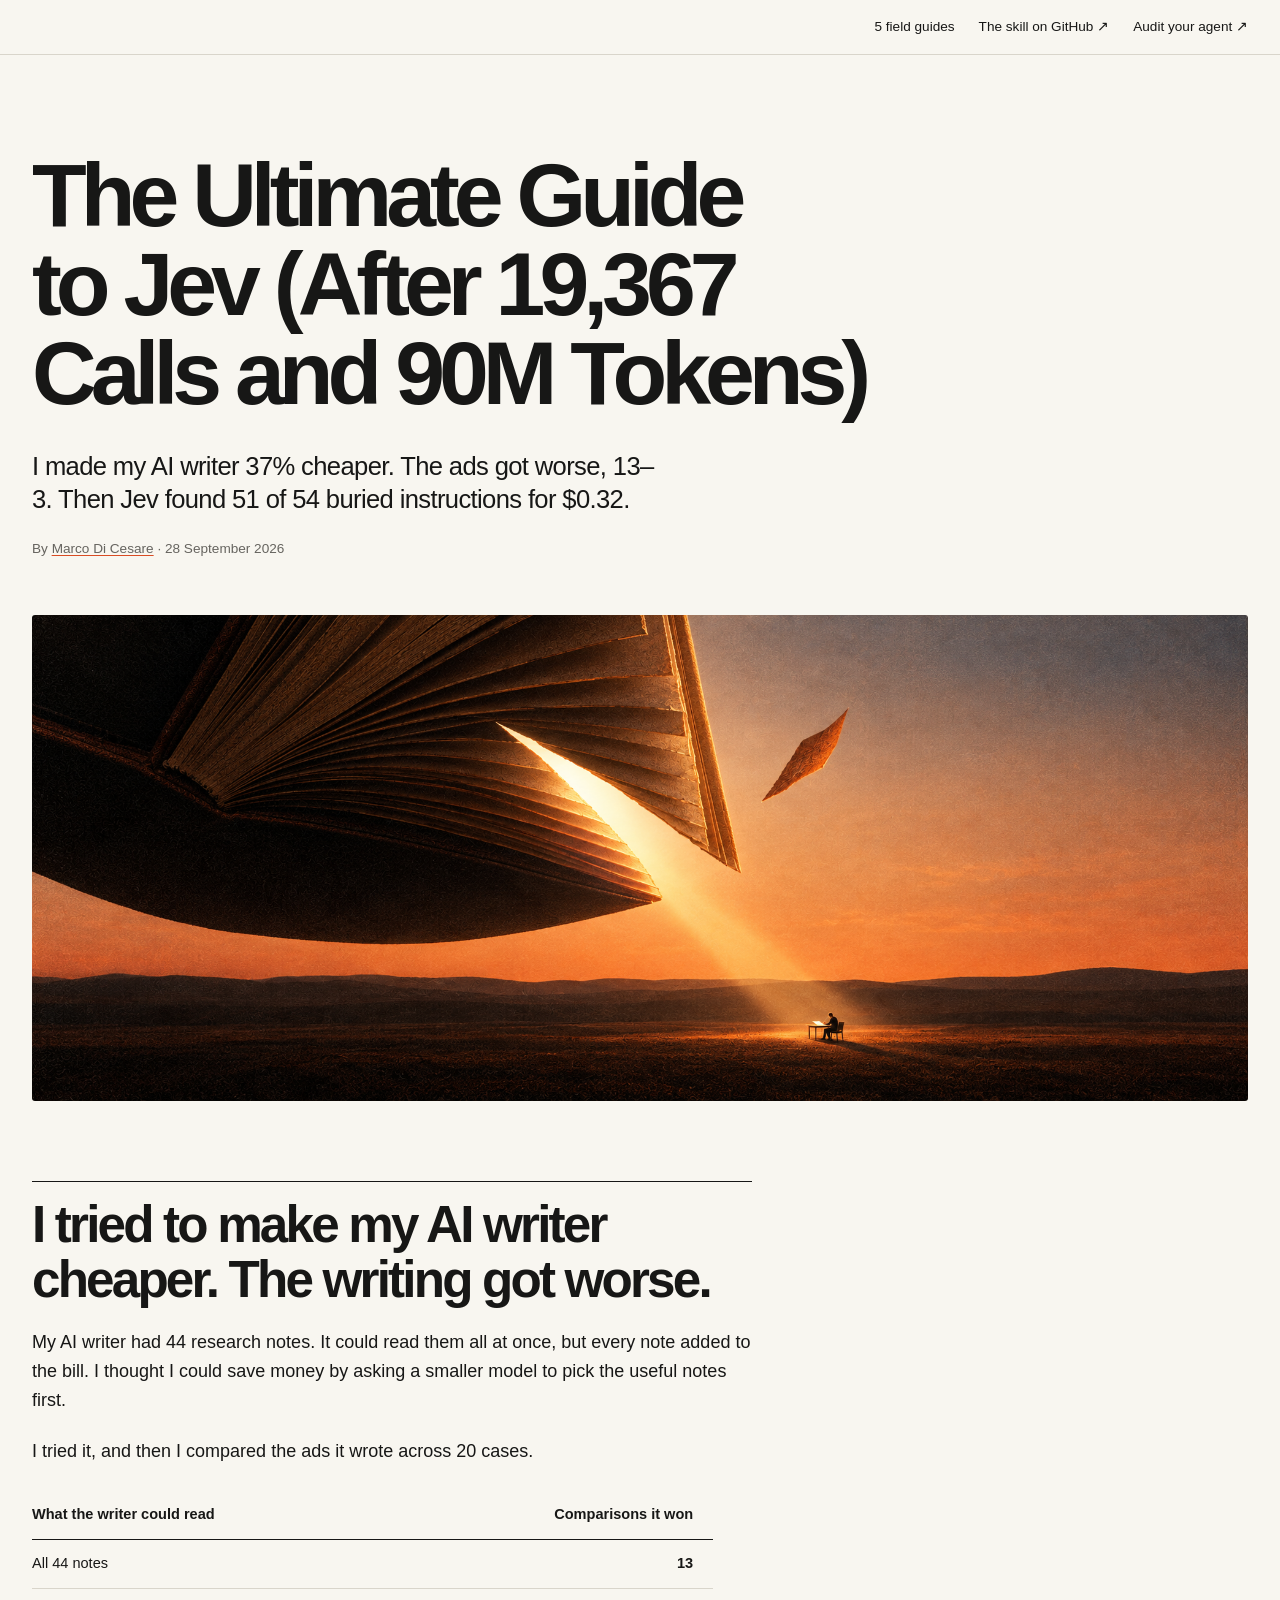
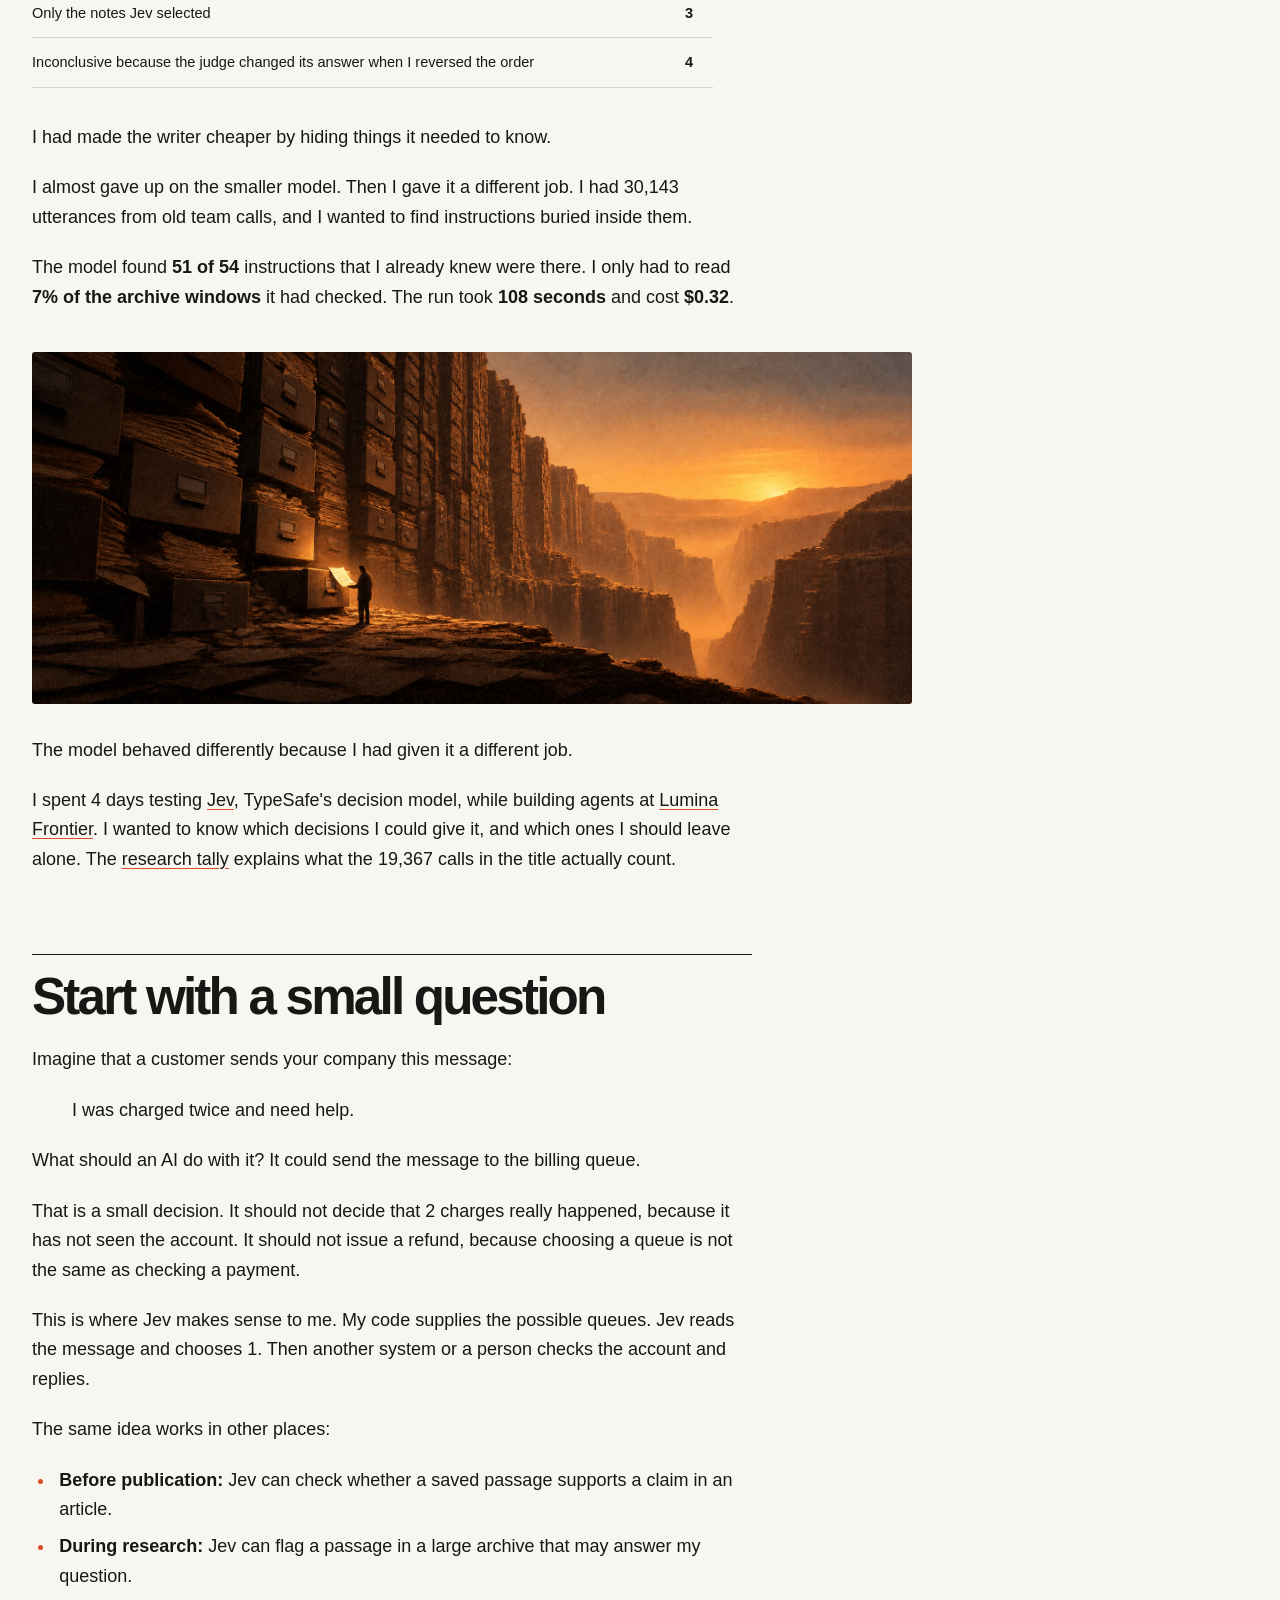
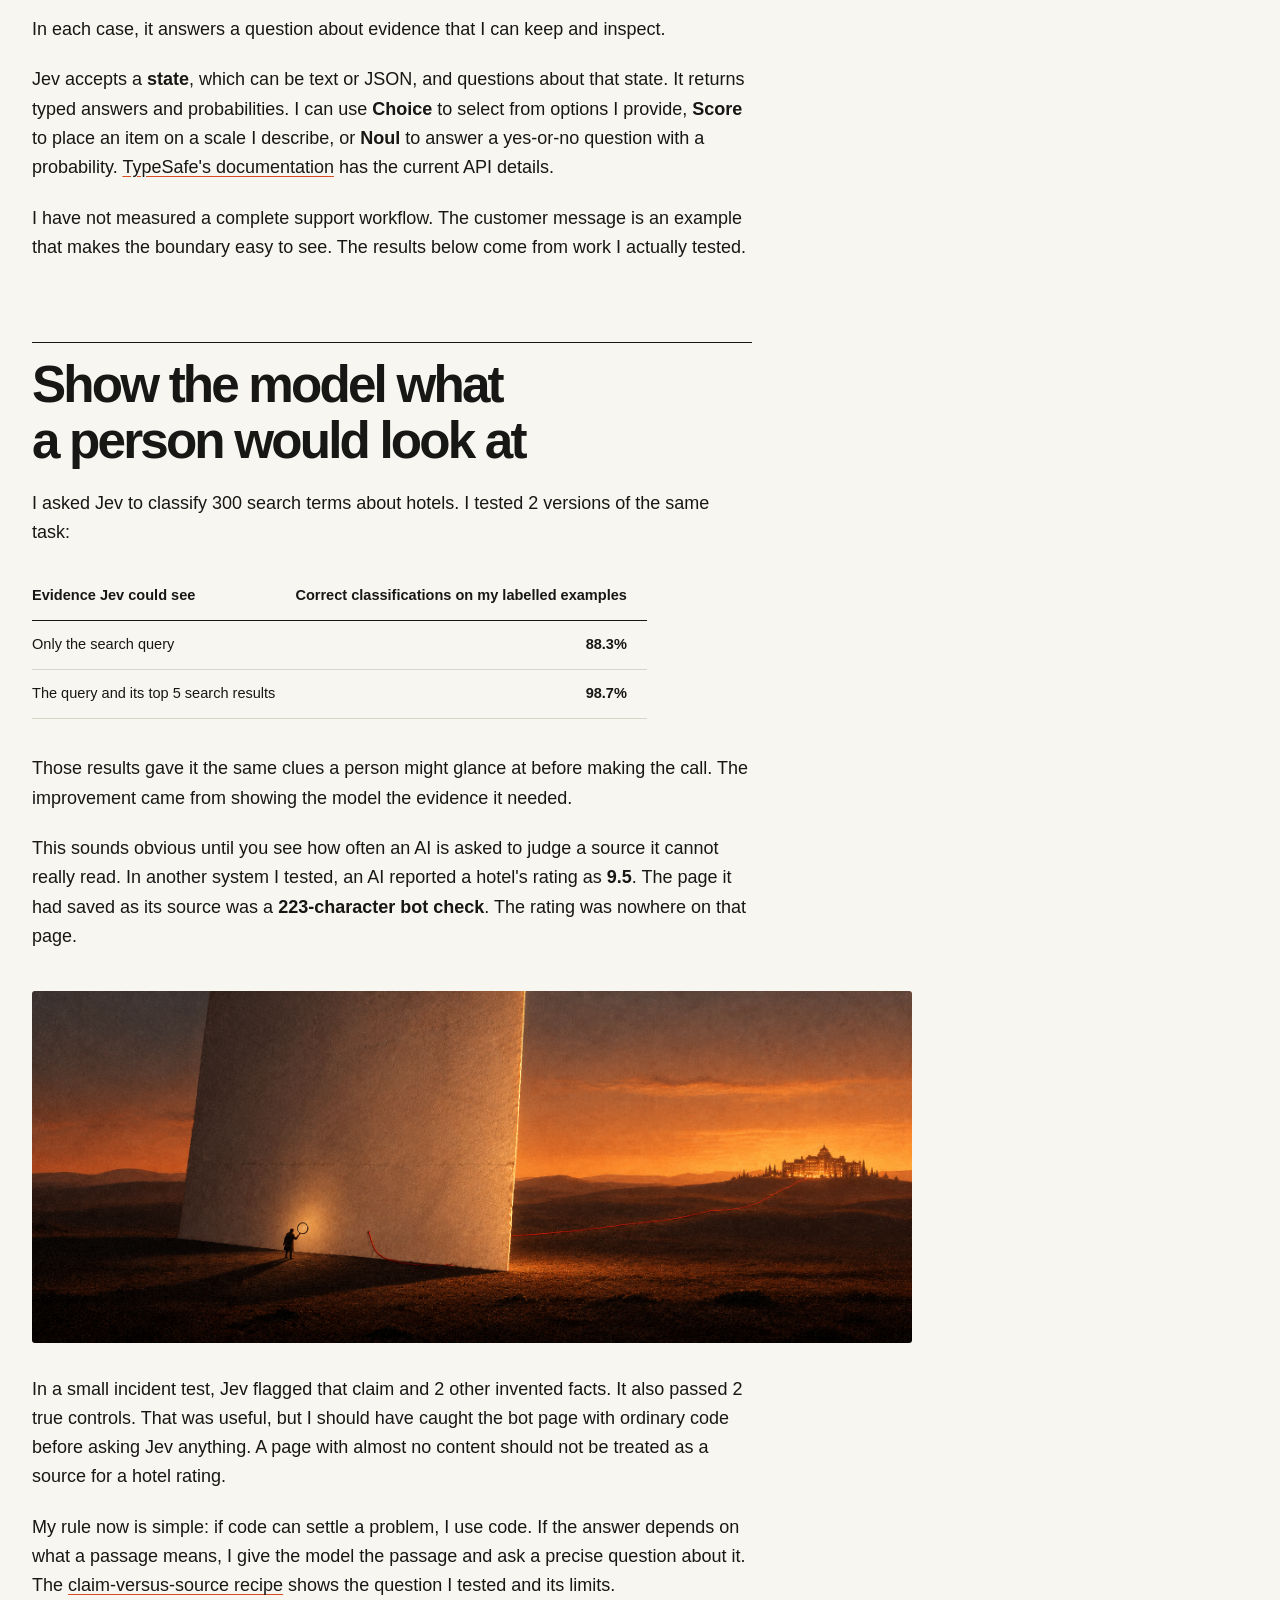
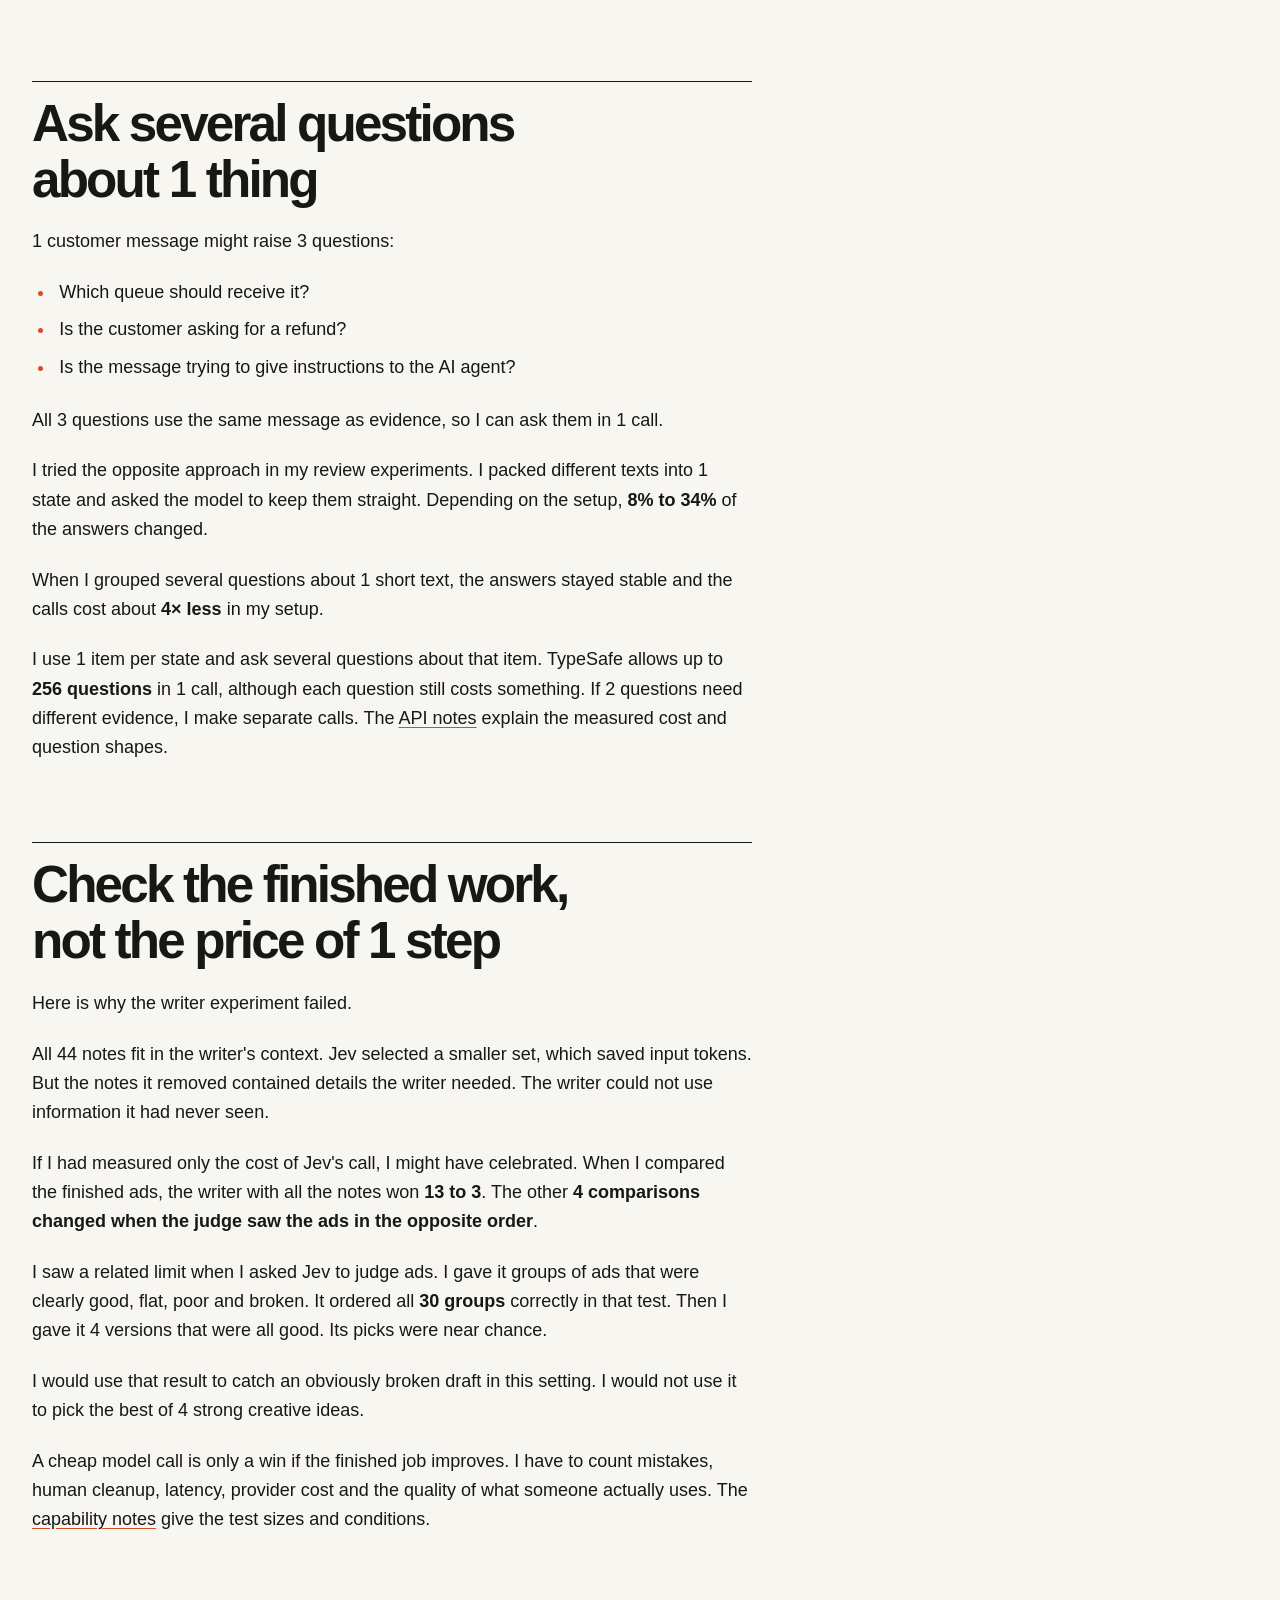
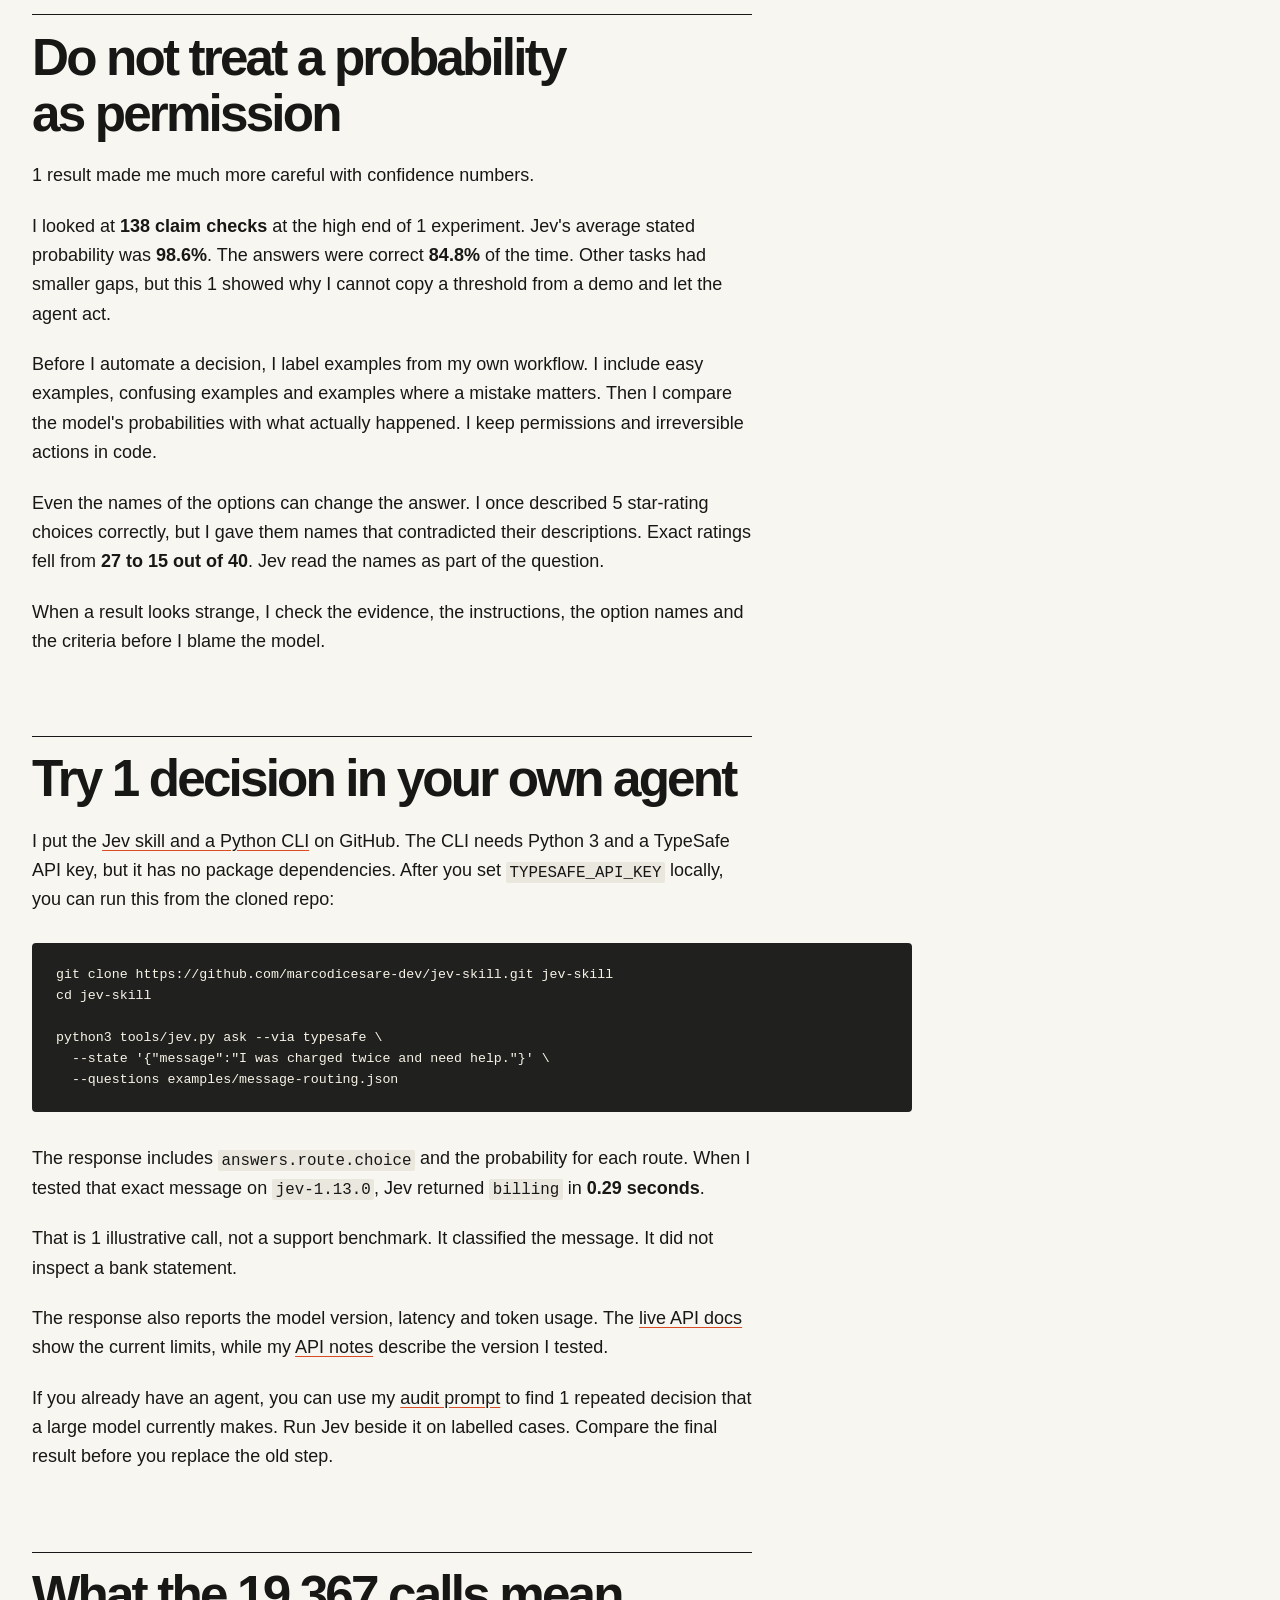
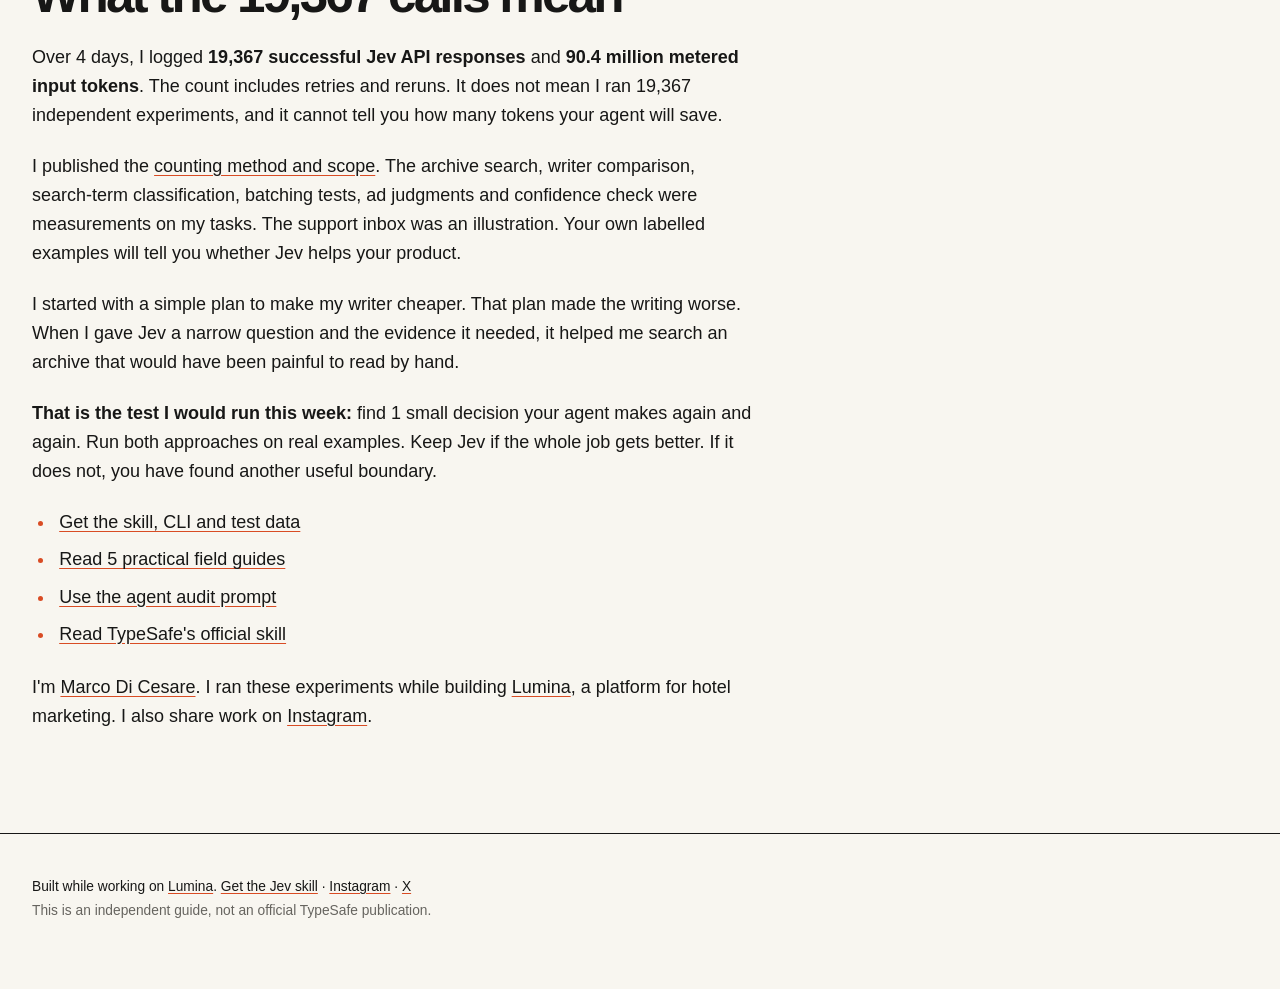
==== commit 425f0919: "Publish five Jev field guides and link them from the skill" ====
--- a/docs/index.html
+++ b/docs/index.html
@@ -20,7 +20,7 @@
 </head>
 <body>
   <a class="skip" href="#article">Skip to the guide</a>
-  <header class="site-head"><nav aria-label="Main navigation"><a href="https://github.com/marcodicesare-dev/jev-skill">The skill on GitHub ↗</a><a href="https://github.com/marcodicesare-dev/jev-skill/blob/main/AUDIT-YOUR-AGENT.md">Audit your agent ↗</a></nav></header>
+  <header class="site-head"><nav aria-label="Main navigation"><a href="guides/">5 field guides</a><a href="https://github.com/marcodicesare-dev/jev-skill">The skill on GitHub ↗</a><a href="https://github.com/marcodicesare-dev/jev-skill/blob/main/AUDIT-YOUR-AGENT.md">Audit your agent ↗</a></nav></header>
   <main id="article">
     <header class="article-head"><h1>The Ultimate Guide to Jev (After 19,367 Calls and 90M Tokens)</h1><p class="dek">I made my AI writer 37% cheaper. The ads got worse, 13–3. Then Jev found 51 of 54 buried instructions for $0.32.</p><p class="byline">By <a href="https://x.com/marcodice_ai">Marco Di Cesare</a> · 28 September 2026</p></header>
     <article>
@@ -141,6 +141,7 @@
 <p><strong>That is the test I would run this week:</strong> find 1 small decision your agent makes again and again. Run both approaches on real examples. Keep Jev if the whole job gets better. If it does not, you have found another useful boundary.</p>
 <ul>
 <li><a href="https://github.com/marcodicesare-dev/jev-skill/blob/main/README.md">Get the skill, CLI and test data</a></li>
+<li><a href="https://github.com/marcodicesare-dev/jev-skill/blob/main/guides/README.md">Read 5 practical field guides</a></li>
 <li><a href="https://github.com/marcodicesare-dev/jev-skill/blob/main/AUDIT-YOUR-AGENT.md">Use the agent audit prompt</a></li>
 <li><a href="https://github.com/typesafe-ai/skills">Read TypeSafe's official skill</a></li>
 </ul>
--- a/docs/style.css
+++ b/docs/style.css
@@ -36,6 +36,15 @@
 article th, article td { min-width: 150px; padding: .85rem 1.25rem .85rem 0; text-align: left; vertical-align: top; border-bottom: 1px solid var(--line); }
 article th { font-weight: 700; border-bottom-color: var(--ink); }
 article hr { max-width: 720px; margin: 4rem 0 2rem; border: 0; border-top: 1px solid var(--line); }
+.guide-next { max-width: 720px; margin: 4rem 0 0; padding-top: 1.4rem; border-top: 1px solid var(--ink); font-size: 1.15rem; font-weight: 600; }
+.guide-index .article-head { max-width: 990px; }
+.guide-grid { display: grid; grid-template-columns: repeat(2, minmax(0, 1fr)); gap: 3rem 2rem; padding: 0 0 5rem; margin: 0; list-style: none; counter-reset: none; }
+.guide-grid li { margin: 0; }
+.guide-grid a { display: block; text-decoration: none; }
+.guide-grid img { display: block; width: 100%; height: auto; margin-bottom: 1rem; border-radius: 3px; }
+.guide-card-title { display: block; max-width: 560px; font-size: clamp(1.45rem, 2.5vw, 2rem); line-height: 1.13; letter-spacing: -.04em; font-weight: 600; }
+.guide-card-deck { display: block; max-width: 560px; margin-top: .55rem; font-size: .94rem; line-height: 1.4; color: var(--muted); }
+.guide-index-end { max-width: 720px; margin: 0 0 5rem; padding-top: 1.25rem; border-top: 1px solid var(--ink); }
 footer { max-width: 1340px; margin: 0 auto; padding: 2.5rem 2rem 4rem; border-top: 1px solid var(--ink); font-size: .86rem; line-height: 1.5; }
 footer p { margin: .2rem 0; }
 footer p:last-child { color: var(--muted); }
@@ -51,6 +60,8 @@
   article > p:nth-child(2) { font-size: 1.13rem; }
   article h2 { margin-top: 3.4rem; }
   article pre { padding: 1rem; font-size: .72rem; }
+  .guide-grid { grid-template-columns: 1fr; gap: 2.5rem; padding-bottom: 3rem; }
+  .guide-card-title { font-size: 1.5rem; }
   footer { padding: 2rem 1.2rem 3rem; }
 }
 @media (prefers-reduced-motion: reduce) { html { scroll-behavior: auto; } }
